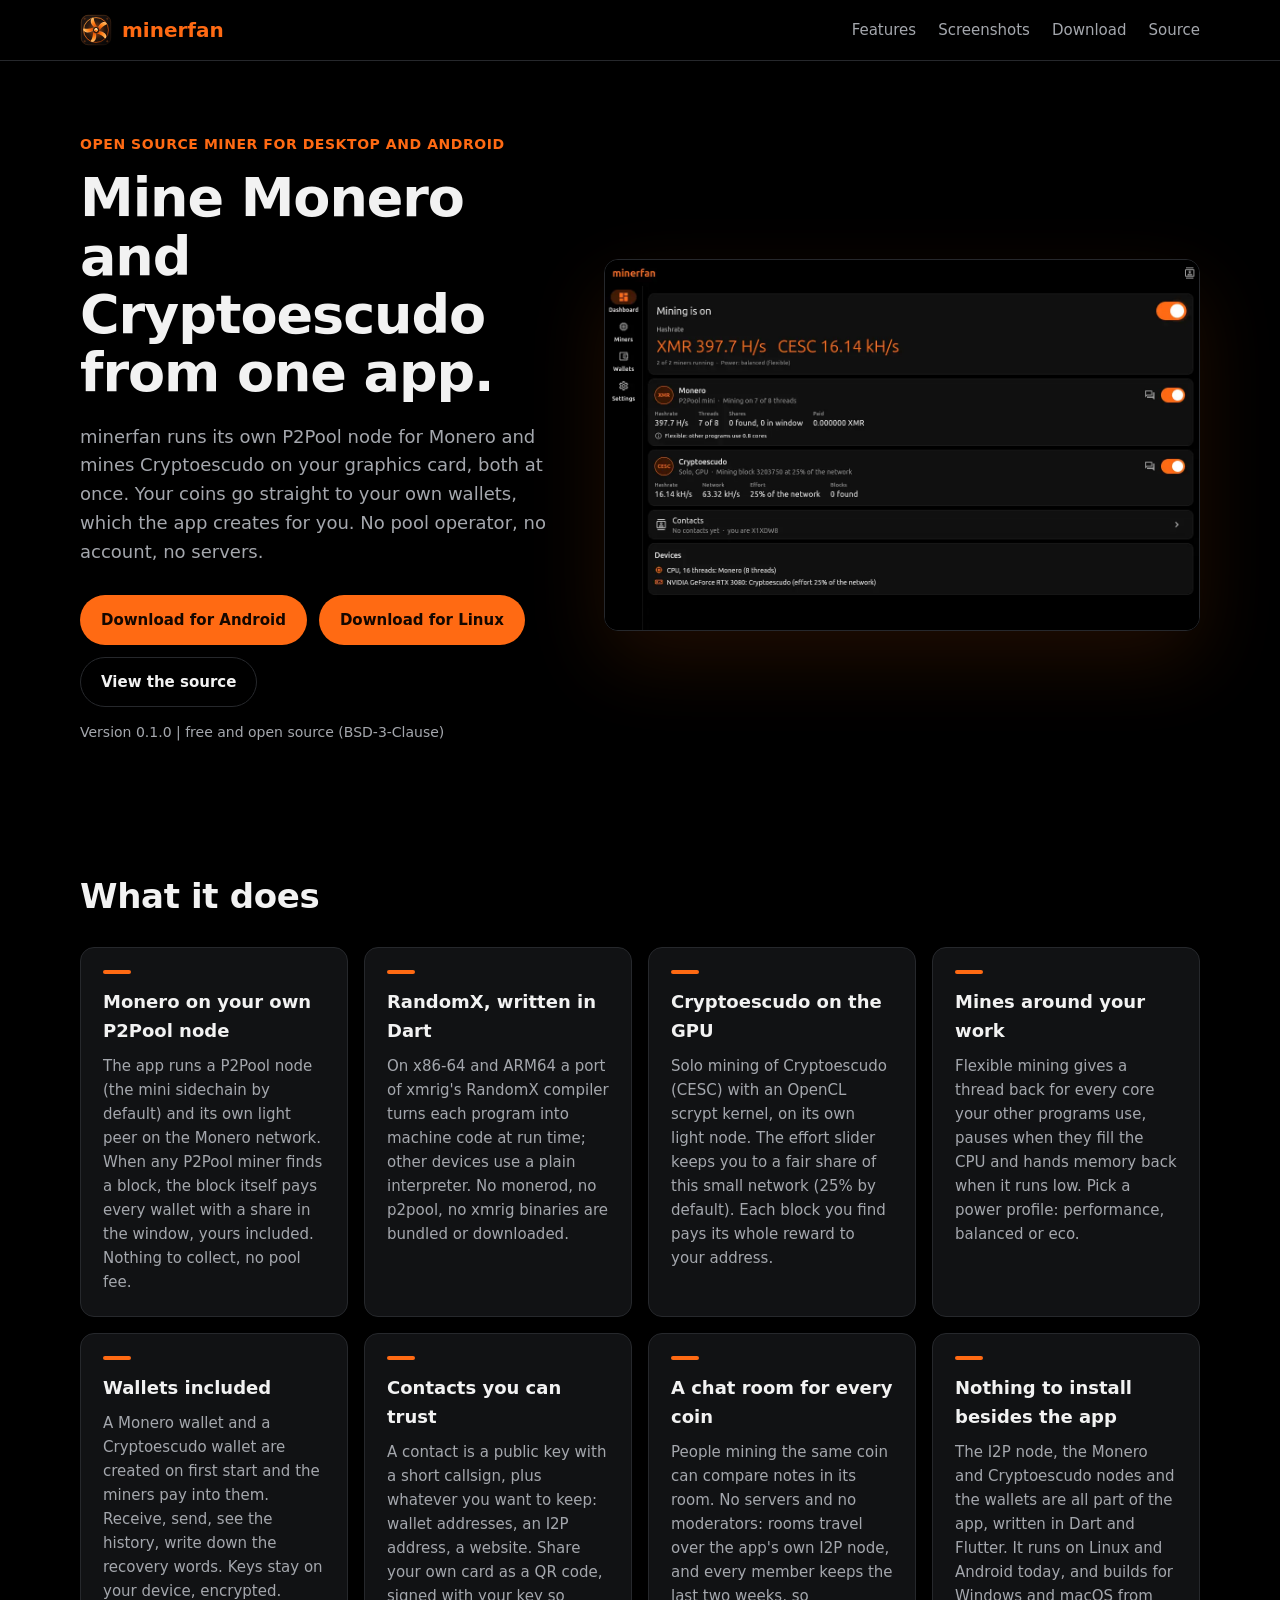
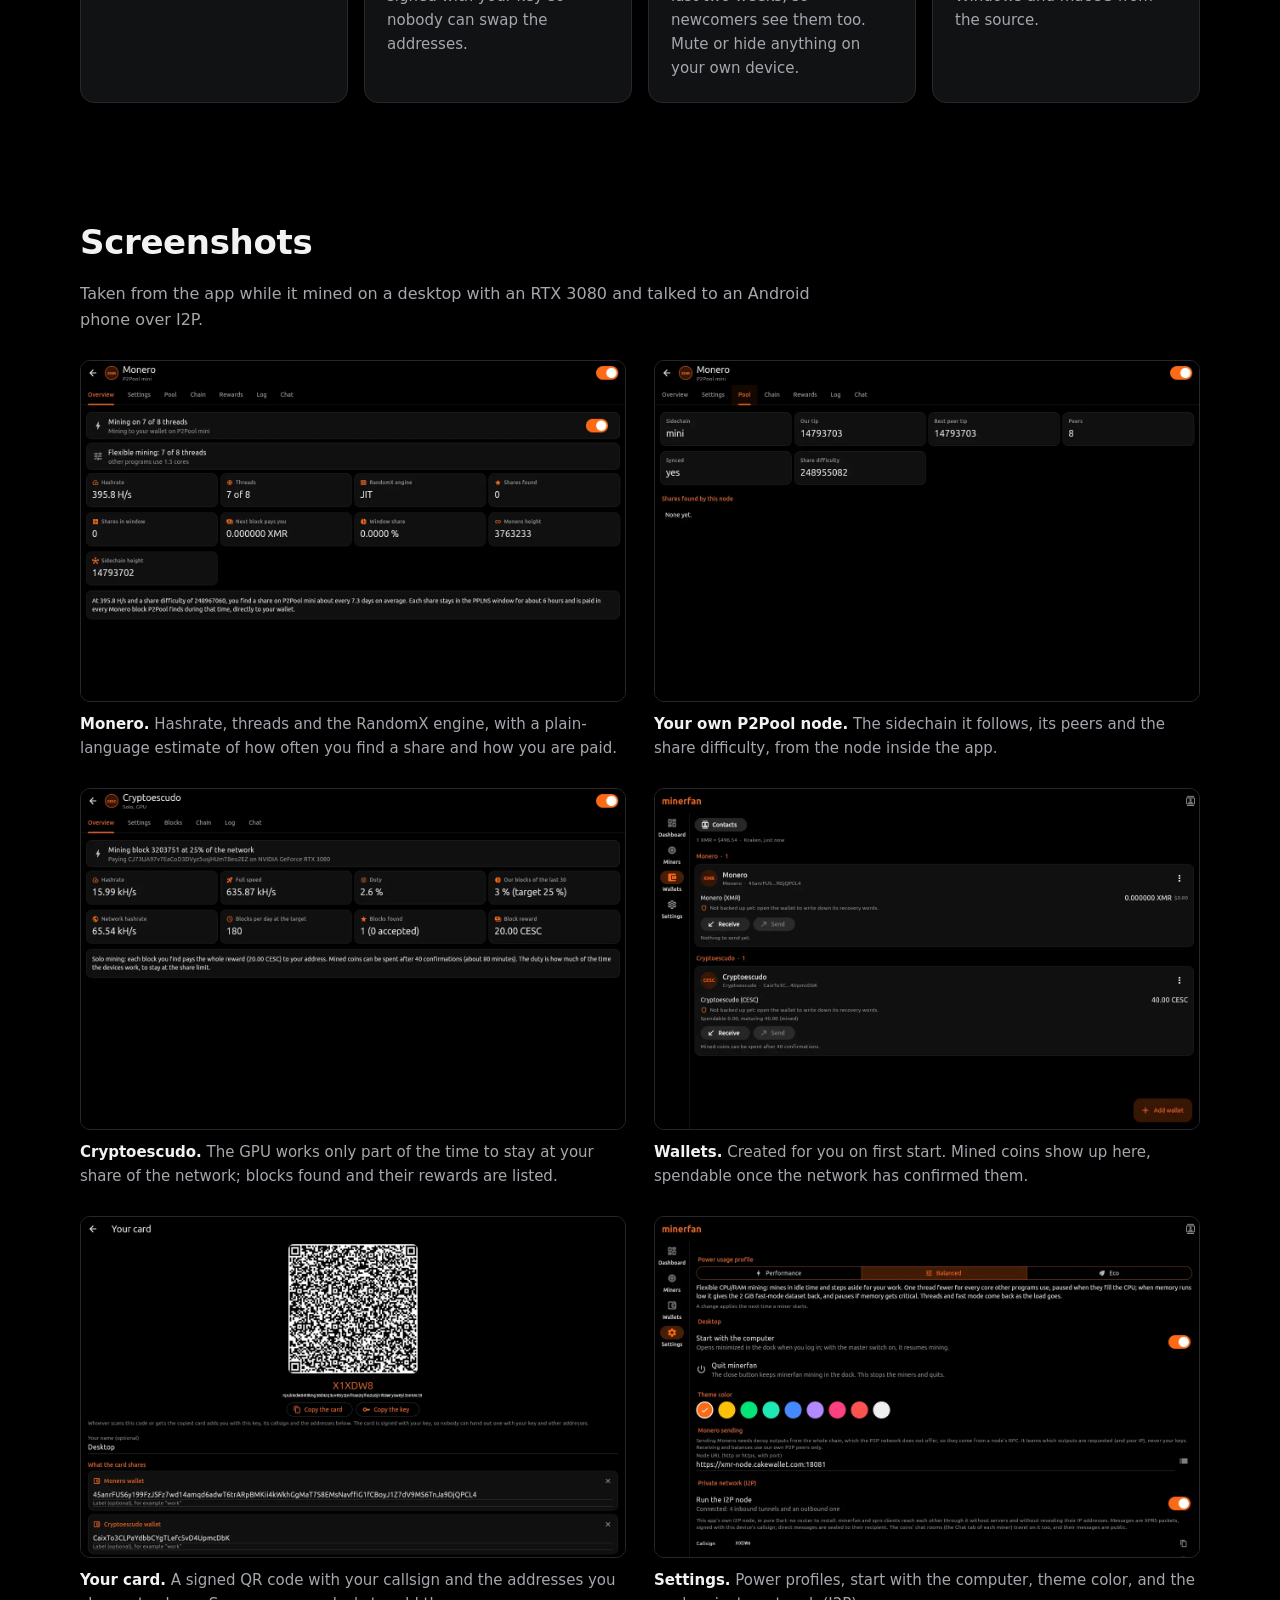
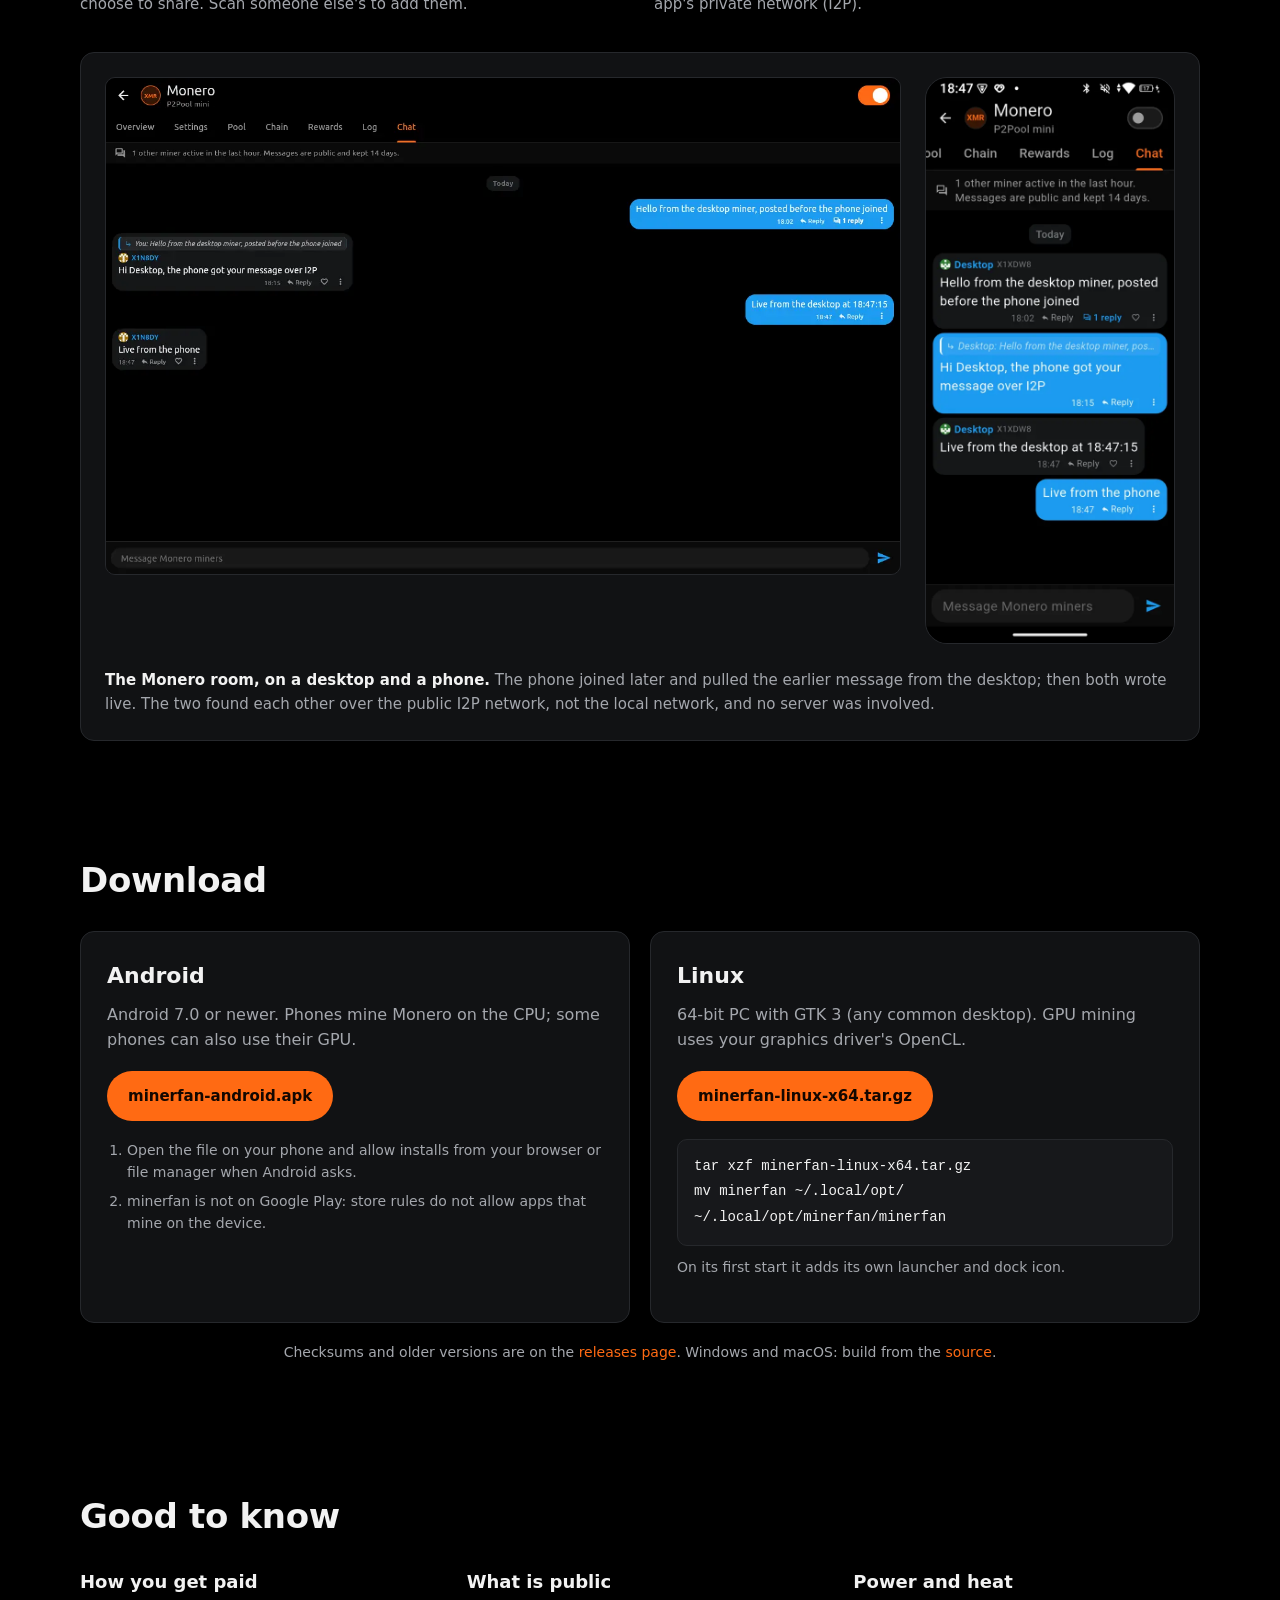
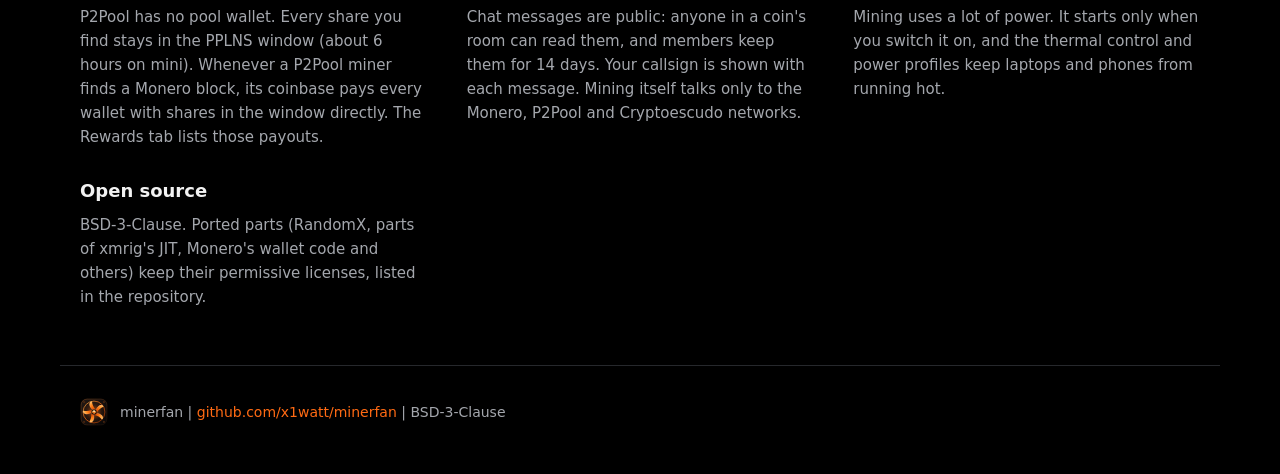
==== index.html @ 3fd75c8e "minerfan website: features, screenshots, Android and Linux downloads" ====
<!doctype html>
<html lang="en">
<head>
<meta charset="utf-8">
<meta name="viewport" content="width=device-width, initial-scale=1">
<title>minerfan: mine Monero and Cryptoescudo from one app</title>
<meta name="description" content="minerfan mines Monero on its own P2Pool node and Cryptoescudo on your GPU, with built-in wallets, contacts and a chat room per coin over I2P. Pure Dart and Flutter, no servers, open source.">
<meta property="og:title" content="minerfan">
<meta property="og:description" content="Mine Monero on your own P2Pool node and Cryptoescudo on your GPU. Wallets, contacts and coin chat rooms built in. No servers.">
<meta property="og:image" content="https://minerfan.github.io/img/og.png">
<meta property="og:type" content="website">
<meta name="twitter:card" content="summary_large_image">
<meta name="theme-color" content="#000000">
<link rel="icon" href="img/icon.svg" type="image/svg+xml">
<link rel="icon" href="img/icon-256.png" type="image/png">
<link rel="stylesheet" href="style.css">
</head>
<body>

<header class="top">
  <div class="wrap bar">
    <a class="brand" href="#"><img src="img/icon.svg" alt="" width="32" height="32"> minerfan</a>
    <nav>
      <a href="#features">Features</a>
      <a href="#screens">Screenshots</a>
      <a href="#download">Download</a>
      <a href="https://github.com/x1watt/minerfan">Source</a>
    </nav>
  </div>
</header>

<main>

<section class="hero wrap">
  <div class="hero-text">
    <p class="eyebrow">Open source miner for desktop and Android</p>
    <h1>Mine Monero and Cryptoescudo<br>from one app.</h1>
    <p class="lead">minerfan runs its own P2Pool node for Monero and mines
    Cryptoescudo on your graphics card, both at once. Your coins go straight to
    your own wallets, which the app creates for you. No pool operator, no
    account, no servers.</p>
    <div class="cta">
      <a class="btn primary" href="https://github.com/x1watt/minerfan/releases/latest/download/minerfan-android.apk">Download for Android</a>
      <a class="btn primary" href="https://github.com/x1watt/minerfan/releases/latest/download/minerfan-linux-x64.tar.gz">Download for Linux</a>
      <a class="btn ghost" href="https://github.com/x1watt/minerfan">View the source</a>
    </div>
    <p class="fine">Version 0.1.0 | free and open source (BSD-3-Clause)</p>
  </div>
  <figure class="hero-shot">
    <img src="img/dashboard.webp" width="1280" height="800" alt="The minerfan dashboard mining Monero at 397 H/s and Cryptoescudo at 16 kH/s at the same time">
  </figure>
</section>

<section id="features" class="wrap">
  <h2>What it does</h2>
  <div class="grid">
    <article class="card">
      <h3>Monero on your own P2Pool node</h3>
      <p>The app runs a P2Pool node (the mini sidechain by default) and its own
      light peer on the Monero network. When any P2Pool miner finds a block, the
      block itself pays every wallet with a share in the window, yours included.
      Nothing to collect, no pool fee.</p>
    </article>
    <article class="card">
      <h3>RandomX, written in Dart</h3>
      <p>On x86-64 and ARM64 a port of xmrig's RandomX compiler turns each
      program into machine code at run time; other devices use a plain
      interpreter. No monerod, no p2pool, no xmrig binaries are bundled or
      downloaded.</p>
    </article>
    <article class="card">
      <h3>Cryptoescudo on the GPU</h3>
      <p>Solo mining of Cryptoescudo (CESC) with an OpenCL scrypt kernel, on
      its own light node. The effort slider keeps you to a fair share of this
      small network (25% by default). Each block you find pays its whole reward
      to your address.</p>
    </article>
    <article class="card">
      <h3>Mines around your work</h3>
      <p>Flexible mining gives a thread back for every core your other programs
      use, pauses when they fill the CPU and hands memory back when it runs low.
      Pick a power profile: performance, balanced or eco.</p>
    </article>
    <article class="card">
      <h3>Wallets included</h3>
      <p>A Monero wallet and a Cryptoescudo wallet are created on first start
      and the miners pay into them. Receive, send, see the history, write down
      the recovery words. Keys stay on your device, encrypted.</p>
    </article>
    <article class="card">
      <h3>Contacts you can trust</h3>
      <p>A contact is a public key with a short callsign, plus whatever you want
      to keep: wallet addresses, an I2P address, a website. Share your own card
      as a QR code, signed with your key so nobody can swap the addresses.</p>
    </article>
    <article class="card">
      <h3>A chat room for every coin</h3>
      <p>People mining the same coin can compare notes in its room. No servers
      and no moderators: rooms travel over the app's own I2P node, and every
      member keeps the last two weeks, so newcomers see them too. Mute or hide
      anything on your own device.</p>
    </article>
    <article class="card">
      <h3>Nothing to install besides the app</h3>
      <p>The I2P node, the Monero and Cryptoescudo nodes and the wallets are all
      part of the app, written in Dart and Flutter. It runs on Linux and Android
      today, and builds for Windows and macOS from the source.</p>
    </article>
  </div>
</section>

<section id="screens" class="wrap">
  <h2>Screenshots</h2>
  <p class="section-lead">Taken from the app while it mined on a desktop with an
  RTX 3080 and talked to an Android phone over I2P.</p>

  <div class="shots">
    <figure>
      <img loading="lazy" src="img/monero-overview.webp" width="1280" height="800" alt="Monero miner overview: hashrate, threads, JIT engine, shares and expected time to a share">
      <figcaption><b>Monero.</b> Hashrate, threads and the RandomX engine, with a
      plain-language estimate of how often you find a share and how you are paid.</figcaption>
    </figure>
    <figure>
      <img loading="lazy" src="img/monero-pool.webp" width="1280" height="800" alt="P2Pool tab: sidechain mini, tips, peers, synced, share difficulty">
      <figcaption><b>Your own P2Pool node.</b> The sidechain it follows, its peers
      and the share difficulty, from the node inside the app.</figcaption>
    </figure>
    <figure>
      <img loading="lazy" src="img/cesc-overview.webp" width="1280" height="800" alt="Cryptoescudo miner overview: GPU hashrate, duty, network hashrate, blocks found">
      <figcaption><b>Cryptoescudo.</b> The GPU works only part of the time to stay
      at your share of the network; blocks found and their rewards are listed.</figcaption>
    </figure>
    <figure>
      <img loading="lazy" src="img/wallets.webp" width="1280" height="800" alt="Wallets tab with a Monero wallet and a Cryptoescudo wallet with mined coins maturing">
      <figcaption><b>Wallets.</b> Created for you on first start. Mined coins show
      up here, spendable once the network has confirmed them.</figcaption>
    </figure>
    <figure>
      <img loading="lazy" src="img/card.webp" width="1280" height="800" alt="Your card: a QR code with your callsign, public key and the wallet addresses you chose to share">
      <figcaption><b>Your card.</b> A signed QR code with your callsign and the
      addresses you choose to share. Scan someone else's to add them.</figcaption>
    </figure>
    <figure>
      <img loading="lazy" src="img/settings.webp" width="1280" height="800" alt="Settings: power profiles, start with the computer, theme color, Monero node, private network">
      <figcaption><b>Settings.</b> Power profiles, start with the computer, theme
      color, and the app's private network (I2P).</figcaption>
    </figure>
  </div>

  <div class="chat-pair">
    <figure class="wide">
      <img loading="lazy" src="img/chat.webp" width="1280" height="800" alt="The Monero chat room on the desktop with messages from the phone">
    </figure>
    <figure class="phone">
      <img loading="lazy" src="img/phone-chat.webp" width="540" height="1230" alt="The same Monero chat room on an Android phone">
    </figure>
    <p class="caption"><b>The Monero room, on a desktop and a phone.</b> The phone
    joined later and pulled the earlier message from the desktop; then both wrote
    live. The two found each other over the public I2P network, not the local
    network, and no server was involved.</p>
  </div>
</section>

<section id="download" class="wrap">
  <h2>Download</h2>
  <div class="downloads">
    <div class="dl">
      <h3>Android</h3>
      <p>Android 7.0 or newer. Phones mine Monero on the CPU; some phones can
      also use their GPU.</p>
      <a class="btn primary" href="https://github.com/x1watt/minerfan/releases/latest/download/minerfan-android.apk">minerfan-android.apk</a>
      <ol>
        <li>Open the file on your phone and allow installs from your browser or
        file manager when Android asks.</li>
        <li>minerfan is not on Google Play: store rules do not allow apps that
        mine on the device.</li>
      </ol>
    </div>
    <div class="dl">
      <h3>Linux</h3>
      <p>64-bit PC with GTK 3 (any common desktop). GPU mining uses your
      graphics driver's OpenCL.</p>
      <a class="btn primary" href="https://github.com/x1watt/minerfan/releases/latest/download/minerfan-linux-x64.tar.gz">minerfan-linux-x64.tar.gz</a>
      <pre><code>tar xzf minerfan-linux-x64.tar.gz
mv minerfan ~/.local/opt/
~/.local/opt/minerfan/minerfan</code></pre>
      <p class="fine">On its first start it adds its own launcher and dock
      icon.</p>
    </div>
  </div>
  <p class="fine center">Checksums and older versions are on the
  <a href="https://github.com/x1watt/minerfan/releases">releases page</a>.
  Windows and macOS: build from the
  <a href="https://github.com/x1watt/minerfan">source</a>.</p>
</section>

<section class="wrap notes">
  <h2>Good to know</h2>
  <div class="grid two">
    <div>
      <h3>How you get paid</h3>
      <p>P2Pool has no pool wallet. Every share you find stays in the PPLNS
      window (about 6 hours on mini). Whenever a P2Pool miner finds a Monero
      block, its coinbase pays every wallet with shares in the window directly.
      The Rewards tab lists those payouts.</p>
    </div>
    <div>
      <h3>What is public</h3>
      <p>Chat messages are public: anyone in a coin's room can read them, and
      members keep them for 14 days. Your callsign is shown with each message.
      Mining itself talks only to the Monero, P2Pool and Cryptoescudo
      networks.</p>
    </div>
    <div>
      <h3>Power and heat</h3>
      <p>Mining uses a lot of power. It starts only when you switch it on, and
      the thermal control and power profiles keep laptops and phones from
      running hot.</p>
    </div>
    <div>
      <h3>Open source</h3>
      <p>BSD-3-Clause. Ported parts (RandomX, parts of xmrig's JIT, Monero's
      wallet code and others) keep their permissive licenses, listed in the
      repository.</p>
    </div>
  </div>
</section>

</main>

<footer class="wrap foot">
  <img src="img/icon.svg" alt="" width="28" height="28">
  <span>minerfan | <a href="https://github.com/x1watt/minerfan">github.com/x1watt/minerfan</a> | BSD-3-Clause</span>
</footer>

</body>
</html>
---- style.css ----
:root {
  --bg: #000;
  --panel: #111214;
  --panel-2: #17181b;
  --line: #26282c;
  --text: #f2f2f2;
  --muted: #a4a7ad;
  --accent: #ff6a13;
  --accent-soft: rgba(255, 106, 19, 0.14);
  --radius: 14px;
  color-scheme: dark;
}

* { box-sizing: border-box; }

html { scroll-behavior: smooth; }

body {
  margin: 0;
  background: var(--bg);
  color: var(--text);
  font: 16px/1.6 system-ui, -apple-system, "Segoe UI", Roboto, Ubuntu, "Helvetica Neue", Arial, sans-serif;
  -webkit-font-smoothing: antialiased;
}

a { color: var(--accent); text-decoration: none; }
a:hover { text-decoration: underline; }

img { max-width: 100%; height: auto; display: block; }

.wrap {
  max-width: 1160px;
  margin: 0 auto;
  padding-inline: 20px;
}

/* top bar */
.top {
  position: sticky;
  top: 0;
  z-index: 10;
  background: rgba(0, 0, 0, 0.82);
  backdrop-filter: blur(10px);
  border-bottom: 1px solid var(--line);
}
.bar {
  display: flex;
  align-items: center;
  justify-content: space-between;
  gap: 16px;
  min-height: 60px;
}
.brand {
  display: flex;
  align-items: center;
  gap: 10px;
  color: var(--accent);
  font-weight: 700;
  font-size: 20px;
}
.brand:hover { text-decoration: none; }
nav { display: flex; gap: 22px; flex-wrap: wrap; }
nav a { color: var(--muted); font-size: 15px; }
nav a:hover { color: var(--text); text-decoration: none; }

/* hero */
.hero {
  display: grid;
  grid-template-columns: 1fr 1.25fr;
  gap: 48px;
  align-items: center;
  padding-block: 72px 56px;
}
.eyebrow {
  color: var(--accent);
  font-weight: 600;
  font-size: 14px;
  letter-spacing: 0.04em;
  text-transform: uppercase;
  margin: 0 0 14px;
}
h1 {
  font-size: clamp(34px, 4.6vw, 54px);
  line-height: 1.08;
  margin: 0 0 20px;
  letter-spacing: -0.02em;
}
.lead { color: var(--muted); font-size: 18px; margin: 0 0 28px; }
.cta { display: flex; flex-wrap: wrap; gap: 12px; }
.btn {
  display: inline-block;
  padding: 12px 20px;
  border-radius: 999px;
  font-weight: 600;
  font-size: 15px;
  border: 1px solid transparent;
}
.btn:hover { text-decoration: none; filter: brightness(1.08); }
.btn.primary { background: var(--accent); color: #140700; }
.btn.ghost { border-color: var(--line); color: var(--text); }
.fine { color: var(--muted); font-size: 14px; }
.center { text-align: center; }

.hero-shot {
  margin: 0;
  border-radius: var(--radius);
  overflow: hidden;
  border: 1px solid var(--line);
  box-shadow: 0 30px 80px rgba(255, 106, 19, 0.12), 0 10px 30px rgba(0, 0, 0, 0.6);
}

/* sections */
section { padding-block: 56px; }
h2 {
  font-size: clamp(26px, 3vw, 34px);
  margin: 0 0 24px;
  letter-spacing: -0.01em;
}
h3 { font-size: 18px; margin: 0 0 8px; }
.section-lead { color: var(--muted); margin: -12px 0 28px; max-width: 760px; }

.grid {
  display: grid;
  grid-template-columns: repeat(auto-fill, minmax(250px, 1fr));
  gap: 16px;
}
.grid.two { grid-template-columns: repeat(auto-fill, minmax(320px, 1fr)); gap: 28px 40px; }
.card {
  background: var(--panel);
  border: 1px solid var(--line);
  border-radius: var(--radius);
  padding: 22px;
}
.card h3 { color: var(--text); }
.card p, .notes p { color: var(--muted); margin: 0; font-size: 15px; }
.card::before {
  content: "";
  display: block;
  width: 28px;
  height: 4px;
  border-radius: 2px;
  background: var(--accent);
  margin-bottom: 14px;
}

/* screenshots */
.shots {
  display: grid;
  grid-template-columns: repeat(2, 1fr);
  gap: 28px;
}
figure { margin: 0; }
.shots img, .chat-pair img {
  border-radius: 10px;
  border: 1px solid var(--line);
}
figcaption, .caption { color: var(--muted); font-size: 15px; margin-top: 10px; }
figcaption b, .caption b { color: var(--text); }

.chat-pair {
  display: grid;
  grid-template-columns: 1fr 250px;
  gap: 24px;
  align-items: start;
  margin-top: 36px;
  padding: 24px;
  background: var(--panel);
  border: 1px solid var(--line);
  border-radius: var(--radius);
}
.chat-pair .caption { grid-column: 1 / -1; margin: 0; }
.chat-pair .phone img { border-radius: 22px; }

/* downloads */
.downloads {
  display: grid;
  grid-template-columns: 1fr 1fr;
  gap: 20px;
  margin-bottom: 18px;
}
.dl {
  background: var(--panel);
  border: 1px solid var(--line);
  border-radius: var(--radius);
  padding: 26px;
}
.dl h3 { font-size: 22px; }
.dl p { color: var(--muted); margin: 0 0 18px; }
.dl ol { color: var(--muted); font-size: 14px; padding-left: 20px; margin: 18px 0 0; }
.dl ol li { margin-bottom: 6px; }
pre {
  background: var(--panel-2);
  border: 1px solid var(--line);
  border-radius: 10px;
  padding: 14px 16px;
  overflow-x: auto;
  margin: 18px 0 10px;
}
code { font: 14px/1.5 ui-monospace, SFMono-Regular, Menlo, Consolas, monospace; color: var(--text); }

.notes h3 { color: var(--text); }

/* footer */
.foot {
  display: flex;
  align-items: center;
  gap: 12px;
  color: var(--muted);
  font-size: 14px;
  padding-block: 32px 48px;
  border-top: 1px solid var(--line);
}

@media (max-width: 900px) {
  .hero { grid-template-columns: 1fr; padding-block: 44px 24px; gap: 32px; }
  .shots { grid-template-columns: 1fr; }
  .downloads { grid-template-columns: 1fr; }
  .chat-pair { grid-template-columns: 1fr; }
  .chat-pair .phone { max-width: 260px; margin: 0 auto; }
}

@media (max-width: 560px) {
  nav { gap: 16px; flex-wrap: nowrap; }
  nav a[href="#features"], nav a[href="#screens"] { display: none; }
  .btn { width: 100%; text-align: center; }
}
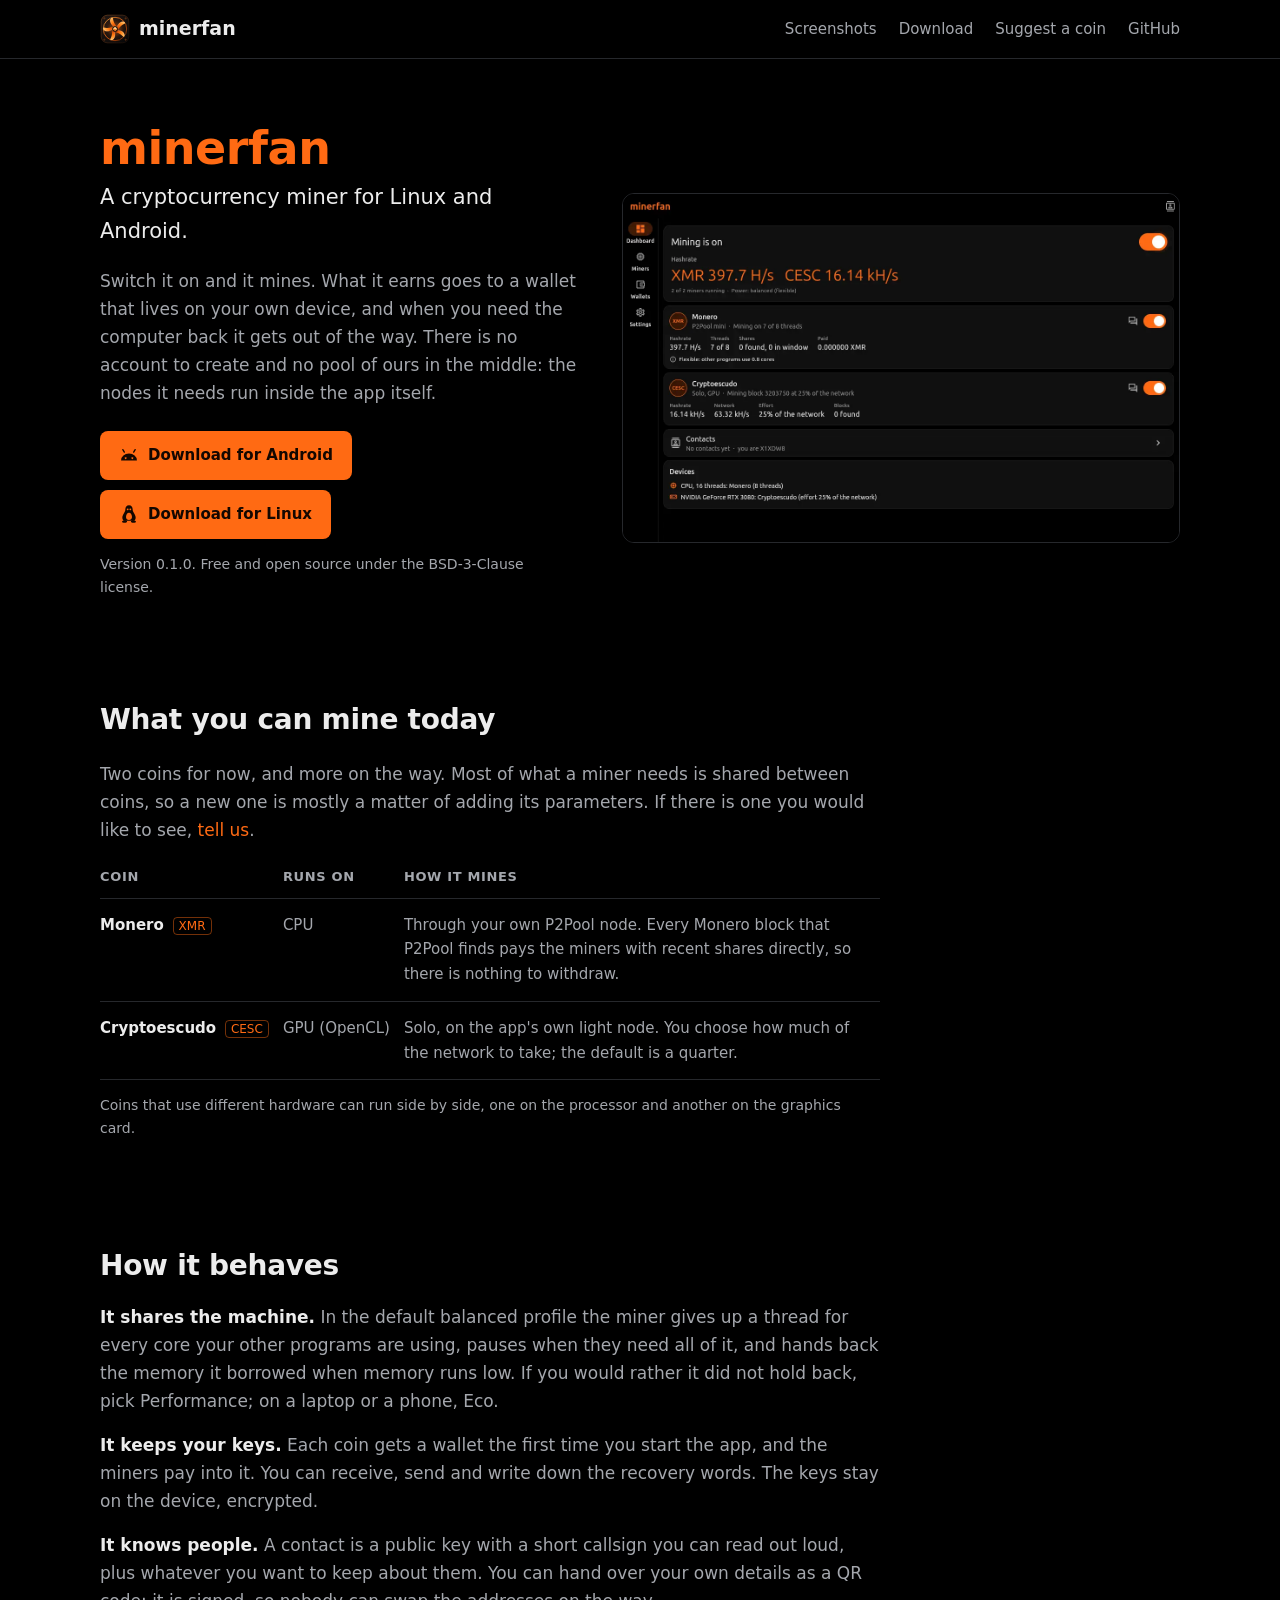
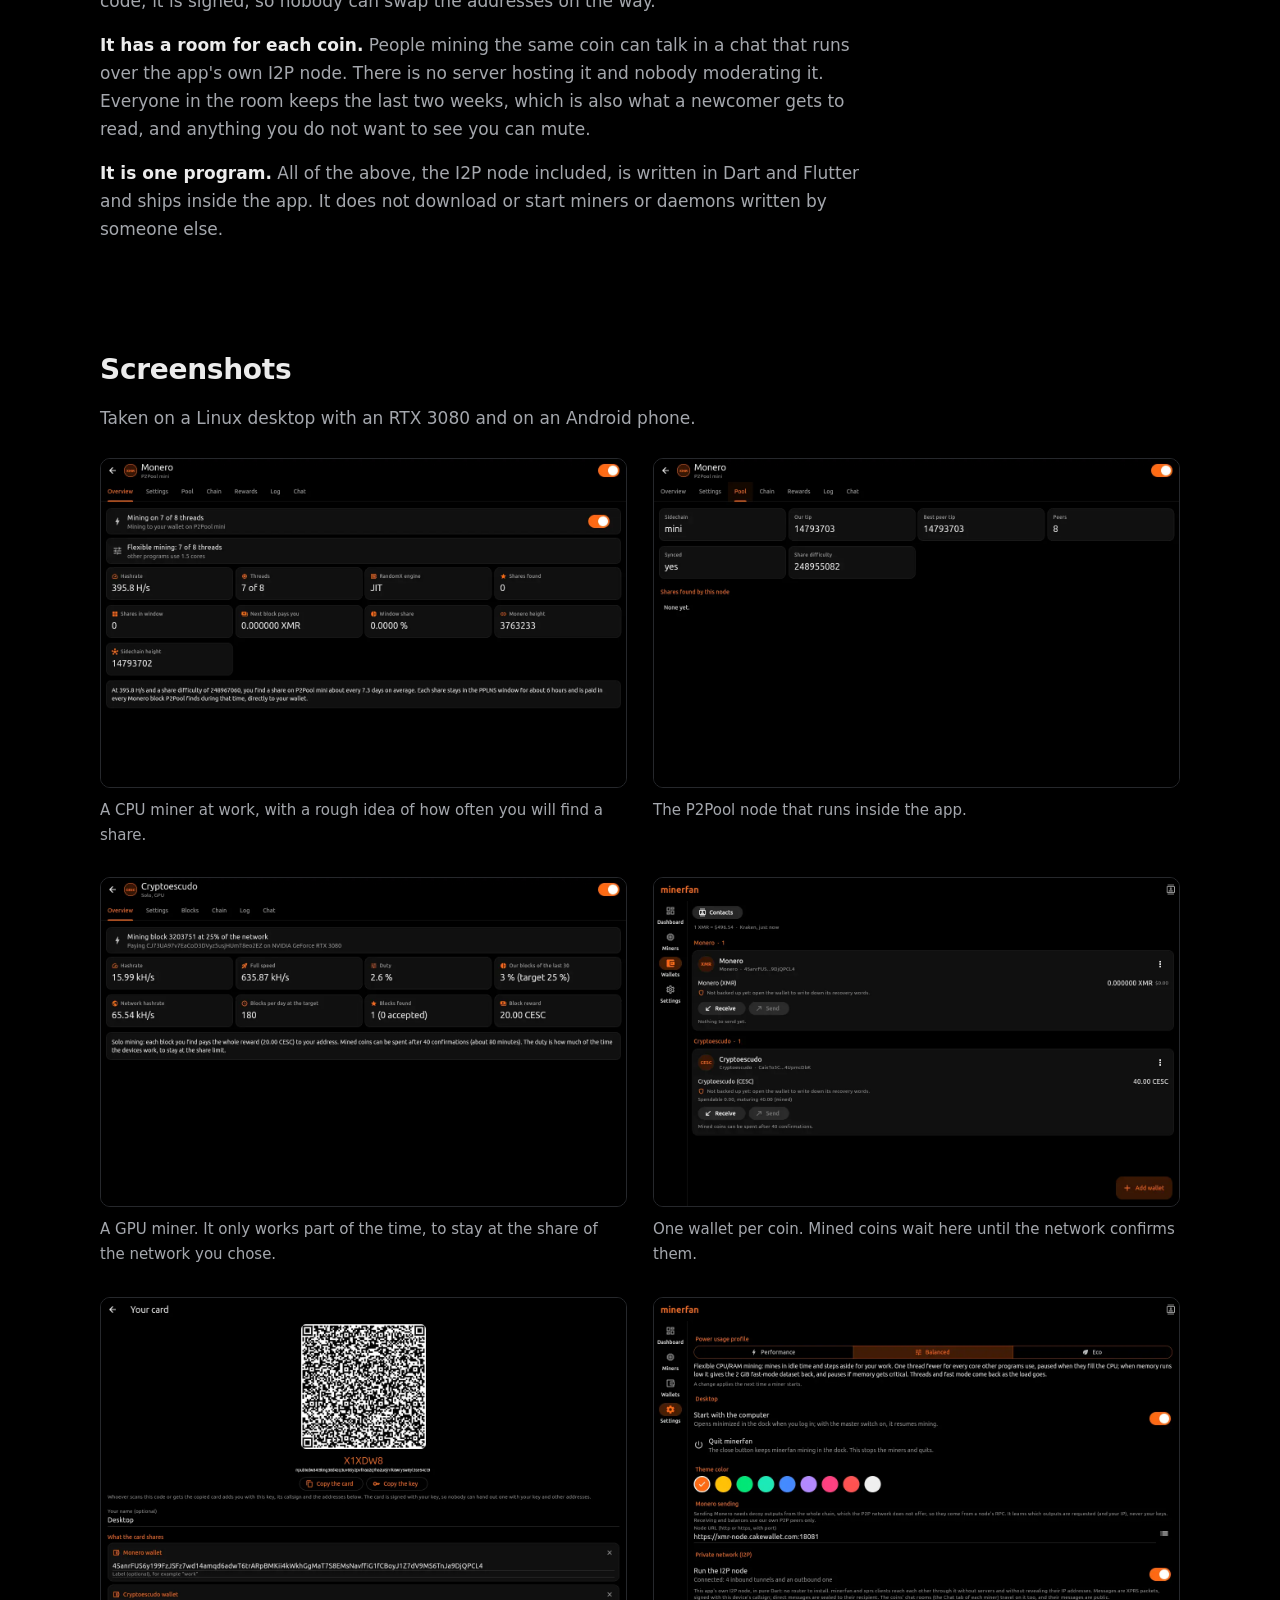
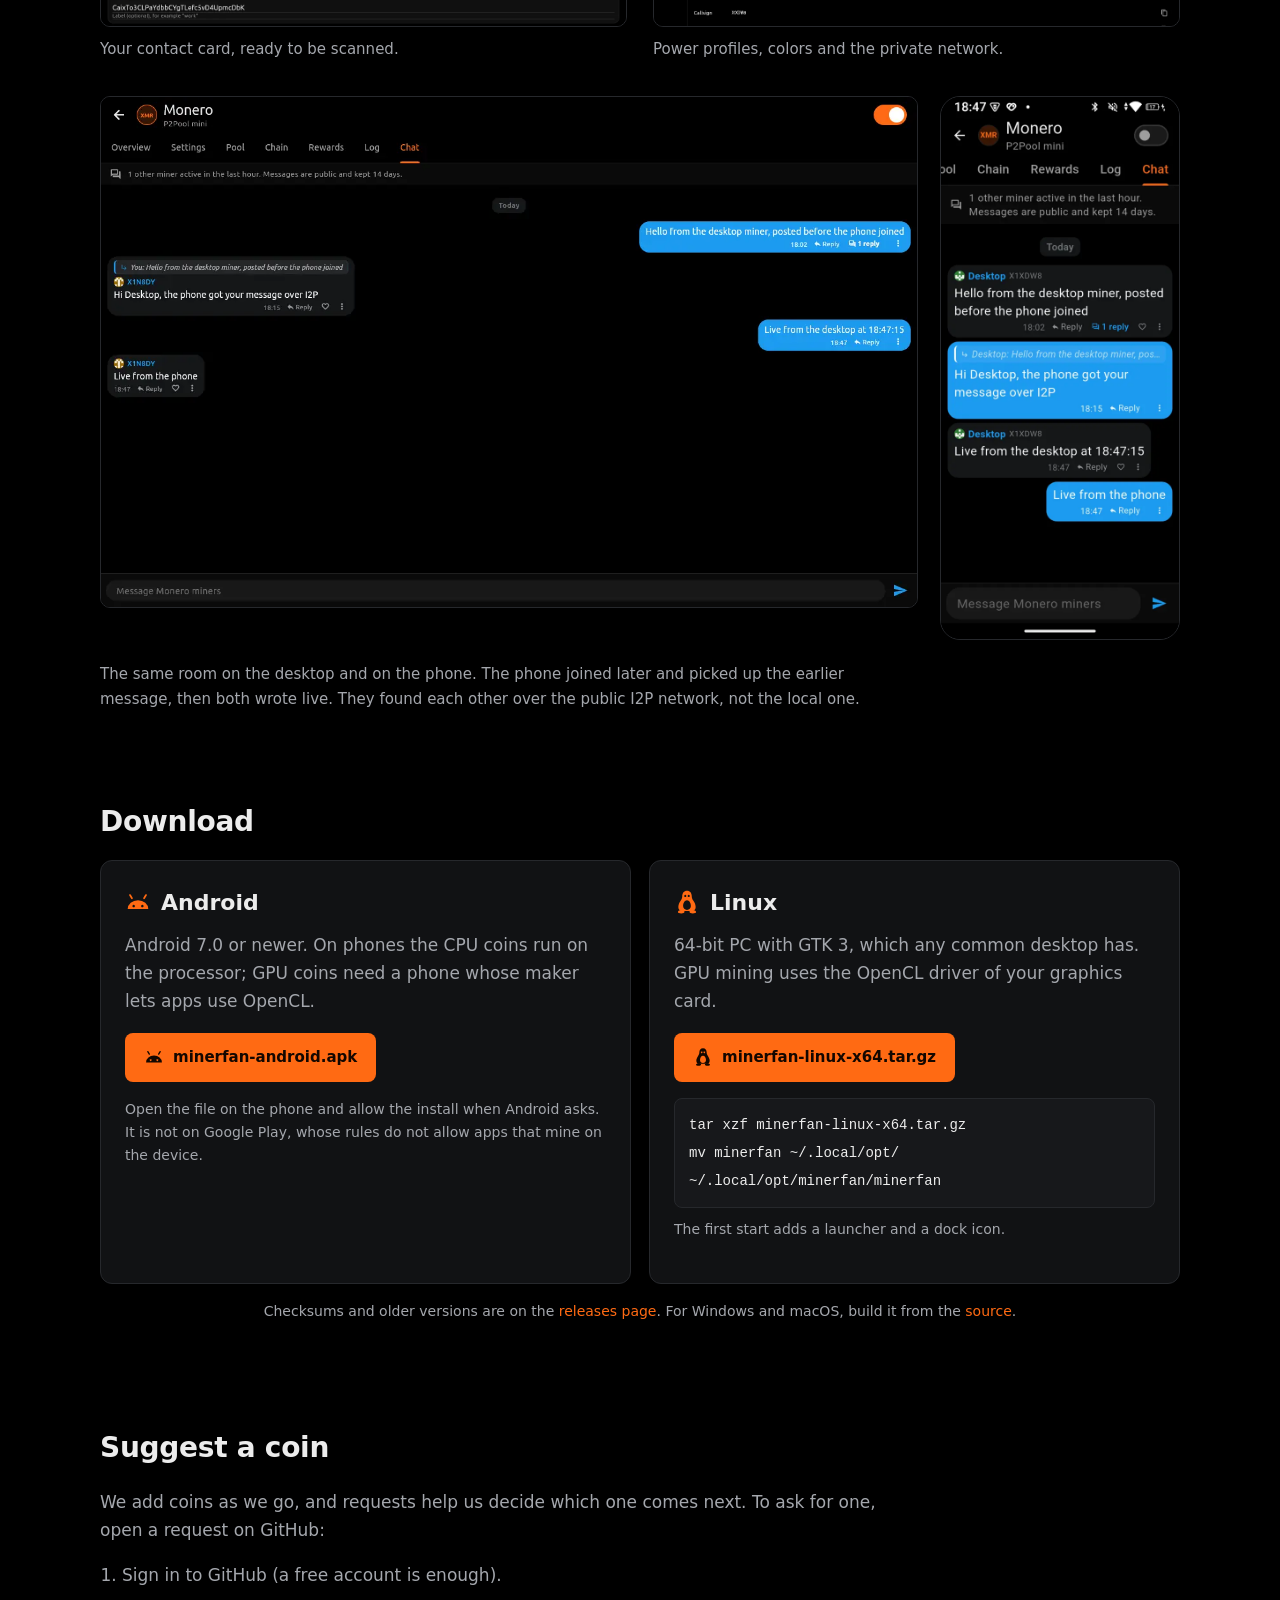
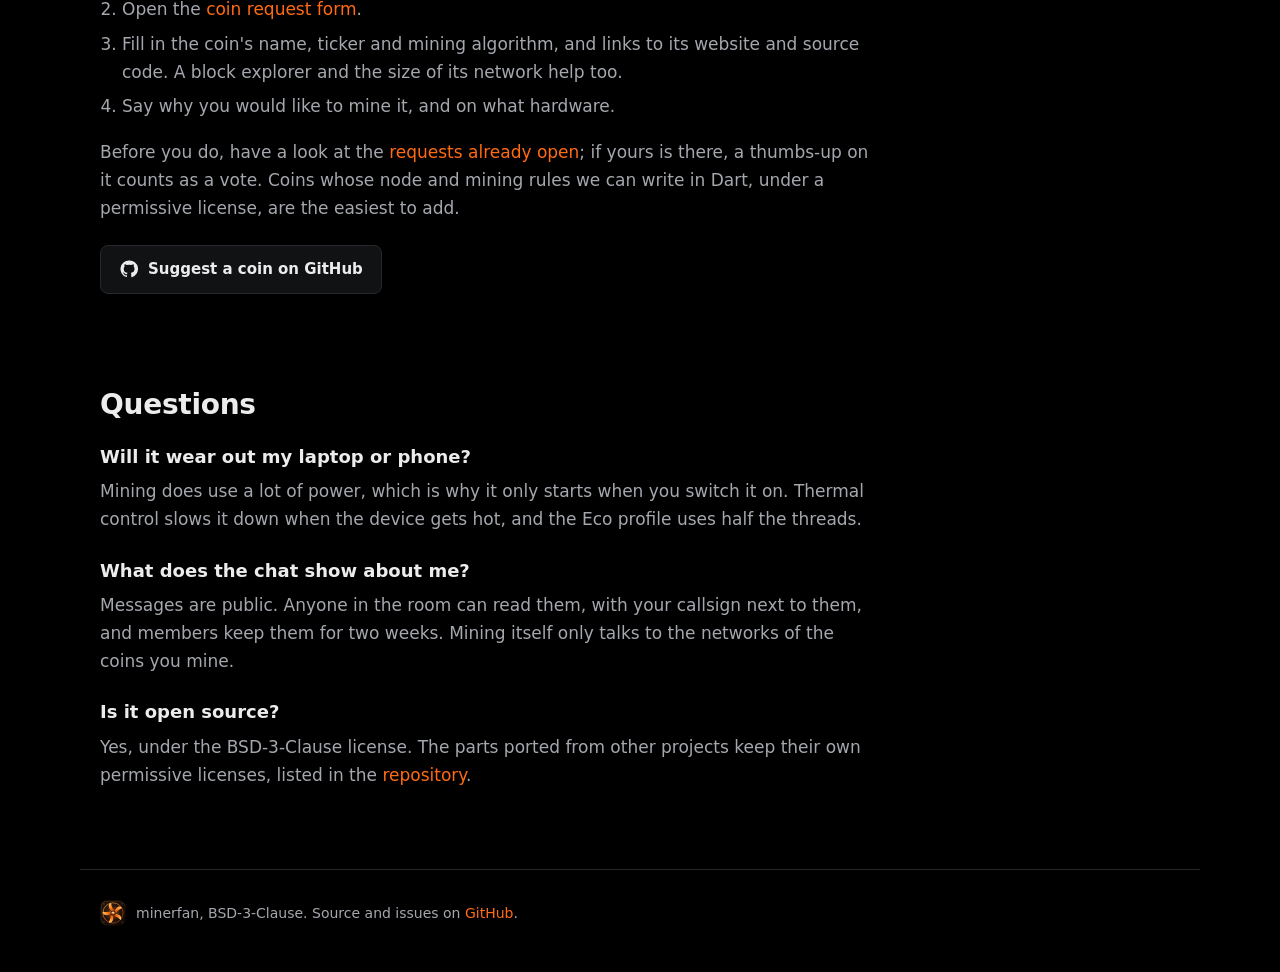
==== commit b0552d7e: "Plainer page: prose over cards, OS icons on downloads, suggest a coin Lead with minerfan as a miner," ====
--- a/index.html
+++ b/index.html
@@ -3,10 +3,10 @@
 <head>
 <meta charset="utf-8">
 <meta name="viewport" content="width=device-width, initial-scale=1">
-<title>minerfan: mine Monero and Cryptoescudo from one app</title>
-<meta name="description" content="minerfan mines Monero on its own P2Pool node and Cryptoescudo on your GPU, with built-in wallets, contacts and a chat room per coin over I2P. Pure Dart and Flutter, no servers, open source.">
+<title>minerfan | a cryptocurrency miner for Linux and Android</title>
+<meta name="description" content="minerfan is an open source cryptocurrency miner for Linux and Android. It runs the nodes it needs inside the app, pays into wallets on your own device and steps aside when you need the machine.">
 <meta property="og:title" content="minerfan">
-<meta property="og:description" content="Mine Monero on your own P2Pool node and Cryptoescudo on your GPU. Wallets, contacts and coin chat rooms built in. No servers.">
+<meta property="og:description" content="An open source cryptocurrency miner for Linux and Android that pays into wallets on your own device.">
 <meta property="og:image" content="https://minerfan.github.io/img/og.png">
 <meta property="og:type" content="website">
 <meta name="twitter:card" content="summary_large_image">
@@ -17,147 +17,147 @@
 </head>
 <body>
 
+<svg width="0" height="0" style="position:absolute" aria-hidden="true">
+  <symbol id="i-android" viewBox="0 0 24 24">
+    <path fill-rule="evenodd" d="M2.5 18.5a9.5 8.2 0 0 1 19 0zM8 14.6a1.15 1.15 0 1 0 .01 0zM16 14.6a1.15 1.15 0 1 0 .01 0z"/>
+    <path d="M6.4 8.6 4.6 5.6M17.6 8.6l1.8-3" stroke="currentColor" stroke-width="1.6" stroke-linecap="round" fill="none"/>
+  </symbol>
+  <symbol id="i-linux" viewBox="0 0 24 24">
+    <path fill-rule="evenodd" d="M12 1.5c-2.9 0-4.4 2.3-4.4 5.1 0 1.6-.5 2.7-1.5 4.2C4.8 12.7 4 14.6 4 16.6c0 1.9 1 3 2.3 3.6h11.4c1.3-.6 2.3-1.7 2.3-3.6 0-2-.8-3.9-2.1-5.8-1-1.5-1.5-2.6-1.5-4.2 0-2.8-1.5-5.1-4.4-5.1zM12 10.4c-2.1 0-3.6 2.6-3.6 5.3 0 2.2 1.6 3.6 3.6 3.6s3.6-1.4 3.6-3.6c0-2.7-1.5-5.3-3.6-5.3zM10.4 5.4a1 1 0 1 0 .01 0zM13.6 5.4a1 1 0 1 0 .01 0z"/>
+    <path d="M10.6 7.6h2.8L12 9.2z"/>
+    <path d="M3.6 21.3c0-1.1 1.6-1.9 3.3-1.9s2.8.7 2.8 1.6-1.3 1.5-3 1.5-3.1-.2-3.1-1.2zM20.4 21.3c0-1.1-1.6-1.9-3.3-1.9s-2.8.7-2.8 1.6 1.3 1.5 3 1.5 3.1-.2 3.1-1.2z"/>
+  </symbol>
+  <symbol id="i-github" viewBox="0 0 24 24">
+    <path d="M12 1.8a10.2 10.2 0 0 0-3.2 19.9c.5.1.7-.2.7-.5v-1.8c-2.8.6-3.4-1.2-3.4-1.2-.5-1.2-1.1-1.5-1.1-1.5-.9-.6.1-.6.1-.6 1 .1 1.6 1.1 1.6 1.1.9 1.6 2.4 1.1 3 .8.1-.7.4-1.1.6-1.4-2.3-.3-4.6-1.1-4.6-5 0-1.1.4-2 1-2.7-.1-.3-.4-1.3.1-2.7 0 0 .9-.3 2.8 1a9.7 9.7 0 0 1 5.1 0c1.9-1.3 2.8-1 2.8-1 .6 1.4.2 2.4.1 2.7.7.7 1 1.6 1 2.7 0 3.9-2.4 4.7-4.6 5 .4.3.7.9.7 1.9v2.8c0 .3.2.6.7.5A10.2 10.2 0 0 0 12 1.8z"/>
+  </symbol>
+</svg>
+
 <header class="top">
   <div class="wrap bar">
-    <a class="brand" href="#"><img src="img/icon.svg" alt="" width="32" height="32"> minerfan</a>
+    <a class="brand" href="#"><img src="img/icon.svg" alt="" width="30" height="30"> minerfan</a>
     <nav>
-      <a href="#features">Features</a>
       <a href="#screens">Screenshots</a>
       <a href="#download">Download</a>
-      <a href="https://github.com/x1watt/minerfan">Source</a>
+      <a href="#suggest">Suggest a coin</a>
+      <a href="https://github.com/x1watt/minerfan">GitHub</a>
     </nav>
   </div>
 </header>
 
 <main>
 
-<section class="hero wrap">
-  <div class="hero-text">
-    <p class="eyebrow">Open source miner for desktop and Android</p>
-    <h1>Mine Monero and Cryptoescudo<br>from one app.</h1>
-    <p class="lead">minerfan runs its own P2Pool node for Monero and mines
-    Cryptoescudo on your graphics card, both at once. Your coins go straight to
-    your own wallets, which the app creates for you. No pool operator, no
-    account, no servers.</p>
+<section class="intro wrap">
+  <div class="intro-text">
+    <h1>minerfan</h1>
+    <p class="tag">A cryptocurrency miner for Linux and Android.</p>
+    <p>Switch it on and it mines. What it earns goes to a wallet that lives on
+    your own device, and when you need the computer back it gets out of the
+    way. There is no account to create and no pool of ours in the middle: the
+    nodes it needs run inside the app itself.</p>
     <div class="cta">
-      <a class="btn primary" href="https://github.com/x1watt/minerfan/releases/latest/download/minerfan-android.apk">Download for Android</a>
-      <a class="btn primary" href="https://github.com/x1watt/minerfan/releases/latest/download/minerfan-linux-x64.tar.gz">Download for Linux</a>
-      <a class="btn ghost" href="https://github.com/x1watt/minerfan">View the source</a>
+      <a class="btn primary" href="https://github.com/x1watt/minerfan/releases/latest/download/minerfan-android.apk"><svg class="os"><use href="#i-android"/></svg>Download for Android</a>
+      <a class="btn primary" href="https://github.com/x1watt/minerfan/releases/latest/download/minerfan-linux-x64.tar.gz"><svg class="os"><use href="#i-linux"/></svg>Download for Linux</a>
     </div>
-    <p class="fine">Version 0.1.0 | free and open source (BSD-3-Clause)</p>
-  </div>
-  <figure class="hero-shot">
-    <img src="img/dashboard.webp" width="1280" height="800" alt="The minerfan dashboard mining Monero at 397 H/s and Cryptoescudo at 16 kH/s at the same time">
+    <p class="fine">Version 0.1.0. Free and open source under the BSD-3-Clause license.</p>
+  </div>
+  <figure class="intro-shot">
+    <img src="img/dashboard.webp" width="1280" height="800" alt="The minerfan dashboard with two miners running at the same time">
   </figure>
 </section>
 
-<section id="features" class="wrap">
-  <h2>What it does</h2>
-  <div class="grid">
-    <article class="card">
-      <h3>Monero on your own P2Pool node</h3>
-      <p>The app runs a P2Pool node (the mini sidechain by default) and its own
-      light peer on the Monero network. When any P2Pool miner finds a block, the
-      block itself pays every wallet with a share in the window, yours included.
-      Nothing to collect, no pool fee.</p>
-    </article>
-    <article class="card">
-      <h3>RandomX, written in Dart</h3>
-      <p>On x86-64 and ARM64 a port of xmrig's RandomX compiler turns each
-      program into machine code at run time; other devices use a plain
-      interpreter. No monerod, no p2pool, no xmrig binaries are bundled or
-      downloaded.</p>
-    </article>
-    <article class="card">
-      <h3>Cryptoescudo on the GPU</h3>
-      <p>Solo mining of Cryptoescudo (CESC) with an OpenCL scrypt kernel, on
-      its own light node. The effort slider keeps you to a fair share of this
-      small network (25% by default). Each block you find pays its whole reward
-      to your address.</p>
-    </article>
-    <article class="card">
-      <h3>Mines around your work</h3>
-      <p>Flexible mining gives a thread back for every core your other programs
-      use, pauses when they fill the CPU and hands memory back when it runs low.
-      Pick a power profile: performance, balanced or eco.</p>
-    </article>
-    <article class="card">
-      <h3>Wallets included</h3>
-      <p>A Monero wallet and a Cryptoescudo wallet are created on first start
-      and the miners pay into them. Receive, send, see the history, write down
-      the recovery words. Keys stay on your device, encrypted.</p>
-    </article>
-    <article class="card">
-      <h3>Contacts you can trust</h3>
-      <p>A contact is a public key with a short callsign, plus whatever you want
-      to keep: wallet addresses, an I2P address, a website. Share your own card
-      as a QR code, signed with your key so nobody can swap the addresses.</p>
-    </article>
-    <article class="card">
-      <h3>A chat room for every coin</h3>
-      <p>People mining the same coin can compare notes in its room. No servers
-      and no moderators: rooms travel over the app's own I2P node, and every
-      member keeps the last two weeks, so newcomers see them too. Mute or hide
-      anything on your own device.</p>
-    </article>
-    <article class="card">
-      <h3>Nothing to install besides the app</h3>
-      <p>The I2P node, the Monero and Cryptoescudo nodes and the wallets are all
-      part of the app, written in Dart and Flutter. It runs on Linux and Android
-      today, and builds for Windows and macOS from the source.</p>
-    </article>
-  </div>
+<section class="wrap narrow">
+  <h2>What you can mine today</h2>
+  <p>Two coins for now, and more on the way. Most of what a miner needs is
+  shared between coins, so a new one is mostly a matter of adding its
+  parameters. If there is one you would like to see, <a href="#suggest">tell us</a>.</p>
+  <div class="table-wrap">
+    <table class="coins">
+      <thead><tr><th>Coin</th><th>Runs on</th><th>How it mines</th></tr></thead>
+      <tbody>
+        <tr>
+          <td><b>Monero</b> <span class="tick">XMR</span></td>
+          <td>CPU</td>
+          <td>Through your own P2Pool node. Every Monero block that P2Pool finds pays the miners with recent shares directly, so there is nothing to withdraw.</td>
+        </tr>
+        <tr>
+          <td><b>Cryptoescudo</b> <span class="tick">CESC</span></td>
+          <td>GPU (OpenCL)</td>
+          <td>Solo, on the app's own light node. You choose how much of the network to take; the default is a quarter.</td>
+        </tr>
+      </tbody>
+    </table>
+  </div>
+  <p class="fine">Coins that use different hardware can run side by side, one
+  on the processor and another on the graphics card.</p>
+</section>
+
+<section class="wrap narrow prose">
+  <h2>How it behaves</h2>
+  <p><b>It shares the machine.</b> In the default balanced profile the miner
+  gives up a thread for every core your other programs are using, pauses when
+  they need all of it, and hands back the memory it borrowed when memory runs
+  low. If you would rather it did not hold back, pick Performance; on a laptop
+  or a phone, Eco.</p>
+  <p><b>It keeps your keys.</b> Each coin gets a wallet the first time you
+  start the app, and the miners pay into it. You can receive, send and write
+  down the recovery words. The keys stay on the device, encrypted.</p>
+  <p><b>It knows people.</b> A contact is a public key with a short callsign
+  you can read out loud, plus whatever you want to keep about them. You can
+  hand over your own details as a QR code; it is signed, so nobody can swap the
+  addresses on the way.</p>
+  <p><b>It has a room for each coin.</b> People mining the same coin can talk
+  in a chat that runs over the app's own I2P node. There is no server hosting
+  it and nobody moderating it. Everyone in the room keeps the last two weeks,
+  which is also what a newcomer gets to read, and anything you do not want to
+  see you can mute.</p>
+  <p><b>It is one program.</b> All of the above, the I2P node included, is
+  written in Dart and Flutter and ships inside the app. It does not download or
+  start miners or daemons written by someone else.</p>
 </section>
 
 <section id="screens" class="wrap">
   <h2>Screenshots</h2>
-  <p class="section-lead">Taken from the app while it mined on a desktop with an
-  RTX 3080 and talked to an Android phone over I2P.</p>
+  <p class="section-lead">Taken on a Linux desktop with an RTX 3080 and on an
+  Android phone.</p>
 
   <div class="shots">
     <figure>
-      <img loading="lazy" src="img/monero-overview.webp" width="1280" height="800" alt="Monero miner overview: hashrate, threads, JIT engine, shares and expected time to a share">
-      <figcaption><b>Monero.</b> Hashrate, threads and the RandomX engine, with a
-      plain-language estimate of how often you find a share and how you are paid.</figcaption>
-    </figure>
-    <figure>
-      <img loading="lazy" src="img/monero-pool.webp" width="1280" height="800" alt="P2Pool tab: sidechain mini, tips, peers, synced, share difficulty">
-      <figcaption><b>Your own P2Pool node.</b> The sidechain it follows, its peers
-      and the share difficulty, from the node inside the app.</figcaption>
-    </figure>
-    <figure>
-      <img loading="lazy" src="img/cesc-overview.webp" width="1280" height="800" alt="Cryptoescudo miner overview: GPU hashrate, duty, network hashrate, blocks found">
-      <figcaption><b>Cryptoescudo.</b> The GPU works only part of the time to stay
-      at your share of the network; blocks found and their rewards are listed.</figcaption>
-    </figure>
-    <figure>
-      <img loading="lazy" src="img/wallets.webp" width="1280" height="800" alt="Wallets tab with a Monero wallet and a Cryptoescudo wallet with mined coins maturing">
-      <figcaption><b>Wallets.</b> Created for you on first start. Mined coins show
-      up here, spendable once the network has confirmed them.</figcaption>
-    </figure>
-    <figure>
-      <img loading="lazy" src="img/card.webp" width="1280" height="800" alt="Your card: a QR code with your callsign, public key and the wallet addresses you chose to share">
-      <figcaption><b>Your card.</b> A signed QR code with your callsign and the
-      addresses you choose to share. Scan someone else's to add them.</figcaption>
-    </figure>
-    <figure>
-      <img loading="lazy" src="img/settings.webp" width="1280" height="800" alt="Settings: power profiles, start with the computer, theme color, Monero node, private network">
-      <figcaption><b>Settings.</b> Power profiles, start with the computer, theme
-      color, and the app's private network (I2P).</figcaption>
+      <img loading="lazy" src="img/monero-overview.webp" width="1280" height="800" alt="A CPU miner's overview: hashrate, threads, RandomX engine, shares and an estimate of how often a share is found">
+      <figcaption>A CPU miner at work, with a rough idea of how often you will find a share.</figcaption>
+    </figure>
+    <figure>
+      <img loading="lazy" src="img/monero-pool.webp" width="1280" height="800" alt="The P2Pool node inside the app: sidechain, tips, peers and share difficulty">
+      <figcaption>The P2Pool node that runs inside the app.</figcaption>
+    </figure>
+    <figure>
+      <img loading="lazy" src="img/cesc-overview.webp" width="1280" height="800" alt="A GPU miner's overview: hashrate, duty, network hashrate and blocks found">
+      <figcaption>A GPU miner. It only works part of the time, to stay at the share of the network you chose.</figcaption>
+    </figure>
+    <figure>
+      <img loading="lazy" src="img/wallets.webp" width="1280" height="800" alt="The wallets, one per coin, with freshly mined coins waiting for confirmations">
+      <figcaption>One wallet per coin. Mined coins wait here until the network confirms them.</figcaption>
+    </figure>
+    <figure>
+      <img loading="lazy" src="img/card.webp" width="1280" height="800" alt="Your contact card as a QR code, with your callsign, key and shared addresses">
+      <figcaption>Your contact card, ready to be scanned.</figcaption>
+    </figure>
+    <figure>
+      <img loading="lazy" src="img/settings.webp" width="1280" height="800" alt="Settings with power profiles, theme colors and the private network">
+      <figcaption>Power profiles, colors and the private network.</figcaption>
     </figure>
   </div>
 
   <div class="chat-pair">
     <figure class="wide">
-      <img loading="lazy" src="img/chat.webp" width="1280" height="800" alt="The Monero chat room on the desktop with messages from the phone">
+      <img loading="lazy" src="img/chat.webp" width="1280" height="800" alt="A coin's chat room on the desktop">
     </figure>
     <figure class="phone">
-      <img loading="lazy" src="img/phone-chat.webp" width="540" height="1230" alt="The same Monero chat room on an Android phone">
-    </figure>
-    <p class="caption"><b>The Monero room, on a desktop and a phone.</b> The phone
-    joined later and pulled the earlier message from the desktop; then both wrote
-    live. The two found each other over the public I2P network, not the local
-    network, and no server was involved.</p>
+      <img loading="lazy" src="img/phone-chat.webp" width="540" height="1230" alt="The same chat room on an Android phone">
+    </figure>
+    <p class="caption">The same room on the desktop and on the phone. The
+    phone joined later and picked up the earlier message, then both wrote
+    live. They found each other over the public I2P network, not the local
+    one.</p>
   </div>
 </section>
 
@@ -165,72 +165,72 @@
   <h2>Download</h2>
   <div class="downloads">
     <div class="dl">
-      <h3>Android</h3>
-      <p>Android 7.0 or newer. Phones mine Monero on the CPU; some phones can
-      also use their GPU.</p>
-      <a class="btn primary" href="https://github.com/x1watt/minerfan/releases/latest/download/minerfan-android.apk">minerfan-android.apk</a>
-      <ol>
-        <li>Open the file on your phone and allow installs from your browser or
-        file manager when Android asks.</li>
-        <li>minerfan is not on Google Play: store rules do not allow apps that
-        mine on the device.</li>
-      </ol>
+      <h3><svg class="os big"><use href="#i-android"/></svg>Android</h3>
+      <p>Android 7.0 or newer. On phones the CPU coins run on the processor;
+      GPU coins need a phone whose maker lets apps use OpenCL.</p>
+      <a class="btn primary" href="https://github.com/x1watt/minerfan/releases/latest/download/minerfan-android.apk"><svg class="os"><use href="#i-android"/></svg>minerfan-android.apk</a>
+      <p class="fine after">Open the file on the phone and allow the install
+      when Android asks. It is not on Google Play, whose rules do not allow
+      apps that mine on the device.</p>
     </div>
     <div class="dl">
-      <h3>Linux</h3>
-      <p>64-bit PC with GTK 3 (any common desktop). GPU mining uses your
-      graphics driver's OpenCL.</p>
-      <a class="btn primary" href="https://github.com/x1watt/minerfan/releases/latest/download/minerfan-linux-x64.tar.gz">minerfan-linux-x64.tar.gz</a>
+      <h3><svg class="os big"><use href="#i-linux"/></svg>Linux</h3>
+      <p>64-bit PC with GTK 3, which any common desktop has. GPU mining uses
+      the OpenCL driver of your graphics card.</p>
+      <a class="btn primary" href="https://github.com/x1watt/minerfan/releases/latest/download/minerfan-linux-x64.tar.gz"><svg class="os"><use href="#i-linux"/></svg>minerfan-linux-x64.tar.gz</a>
       <pre><code>tar xzf minerfan-linux-x64.tar.gz
 mv minerfan ~/.local/opt/
 ~/.local/opt/minerfan/minerfan</code></pre>
-      <p class="fine">On its first start it adds its own launcher and dock
-      icon.</p>
+      <p class="fine">The first start adds a launcher and a dock icon.</p>
     </div>
   </div>
   <p class="fine center">Checksums and older versions are on the
   <a href="https://github.com/x1watt/minerfan/releases">releases page</a>.
-  Windows and macOS: build from the
+  For Windows and macOS, build it from the
   <a href="https://github.com/x1watt/minerfan">source</a>.</p>
 </section>
 
-<section class="wrap notes">
-  <h2>Good to know</h2>
-  <div class="grid two">
-    <div>
-      <h3>How you get paid</h3>
-      <p>P2Pool has no pool wallet. Every share you find stays in the PPLNS
-      window (about 6 hours on mini). Whenever a P2Pool miner finds a Monero
-      block, its coinbase pays every wallet with shares in the window directly.
-      The Rewards tab lists those payouts.</p>
-    </div>
-    <div>
-      <h3>What is public</h3>
-      <p>Chat messages are public: anyone in a coin's room can read them, and
-      members keep them for 14 days. Your callsign is shown with each message.
-      Mining itself talks only to the Monero, P2Pool and Cryptoescudo
-      networks.</p>
-    </div>
-    <div>
-      <h3>Power and heat</h3>
-      <p>Mining uses a lot of power. It starts only when you switch it on, and
-      the thermal control and power profiles keep laptops and phones from
-      running hot.</p>
-    </div>
-    <div>
-      <h3>Open source</h3>
-      <p>BSD-3-Clause. Ported parts (RandomX, parts of xmrig's JIT, Monero's
-      wallet code and others) keep their permissive licenses, listed in the
-      repository.</p>
-    </div>
-  </div>
+<section id="suggest" class="wrap narrow">
+  <h2>Suggest a coin</h2>
+  <p>We add coins as we go, and requests help us decide which one comes next.
+  To ask for one, open a request on GitHub:</p>
+  <ol class="steps">
+    <li>Sign in to GitHub (a free account is enough).</li>
+    <li>Open the <a href="https://github.com/x1watt/minerfan/issues/new?template=coin-request.yml">coin request form</a>.</li>
+    <li>Fill in the coin's name, ticker and mining algorithm, and links to its
+    website and source code. A block explorer and the size of its network
+    help too.</li>
+    <li>Say why you would like to mine it, and on what hardware.</li>
+  </ol>
+  <p>Before you do, have a look at the
+  <a href="https://github.com/x1watt/minerfan/issues?q=label%3A%22coin+request%22">requests already open</a>;
+  if yours is there, a thumbs-up on it counts as a vote. Coins whose node and
+  mining rules we can write in Dart, under a permissive license, are the
+  easiest to add.</p>
+  <a class="btn ghost" href="https://github.com/x1watt/minerfan/issues/new?template=coin-request.yml"><svg class="os"><use href="#i-github"/></svg>Suggest a coin on GitHub</a>
+</section>
+
+<section class="wrap narrow prose faq">
+  <h2>Questions</h2>
+  <h3>Will it wear out my laptop or phone?</h3>
+  <p>Mining does use a lot of power, which is why it only starts when you
+  switch it on. Thermal control slows it down when the device gets hot, and
+  the Eco profile uses half the threads.</p>
+  <h3>What does the chat show about me?</h3>
+  <p>Messages are public. Anyone in the room can read them, with your callsign
+  next to them, and members keep them for two weeks. Mining itself only talks
+  to the networks of the coins you mine.</p>
+  <h3>Is it open source?</h3>
+  <p>Yes, under the BSD-3-Clause license. The parts ported from other projects
+  keep their own permissive licenses, listed in the
+  <a href="https://github.com/x1watt/minerfan/blob/main/licenses/THIRD_PARTY_NOTICES.md">repository</a>.</p>
 </section>
 
 </main>
 
 <footer class="wrap foot">
-  <img src="img/icon.svg" alt="" width="28" height="28">
-  <span>minerfan | <a href="https://github.com/x1watt/minerfan">github.com/x1watt/minerfan</a> | BSD-3-Clause</span>
+  <img src="img/icon.svg" alt="" width="26" height="26">
+  <span>minerfan, BSD-3-Clause. Source and issues on <a href="https://github.com/x1watt/minerfan">GitHub</a>.</span>
 </footer>
 
 </body>
--- a/style.css
+++ b/style.css
@@ -3,11 +3,10 @@
   --panel: #111214;
   --panel-2: #17181b;
   --line: #26282c;
-  --text: #f2f2f2;
+  --text: #ececec;
   --muted: #a4a7ad;
   --accent: #ff6a13;
-  --accent-soft: rgba(255, 106, 19, 0.14);
-  --radius: 14px;
+  --radius: 12px;
   color-scheme: dark;
 }
 
@@ -19,7 +18,7 @@
   margin: 0;
   background: var(--bg);
   color: var(--text);
-  font: 16px/1.6 system-ui, -apple-system, "Segoe UI", Roboto, Ubuntu, "Helvetica Neue", Arial, sans-serif;
+  font: 17px/1.65 system-ui, -apple-system, "Segoe UI", Roboto, Ubuntu, "Helvetica Neue", Arial, sans-serif;
   -webkit-font-smoothing: antialiased;
 }
 
@@ -28,19 +27,16 @@
 
 img { max-width: 100%; height: auto; display: block; }
 
-.wrap {
-  max-width: 1160px;
-  margin: 0 auto;
-  padding-inline: 20px;
-}
+.wrap { max-width: 1120px; margin: 0 auto; padding-inline: 20px; }
+.narrow > * { max-width: 780px; }
 
 /* top bar */
 .top {
   position: sticky;
   top: 0;
   z-index: 10;
-  background: rgba(0, 0, 0, 0.82);
-  backdrop-filter: blur(10px);
+  background: rgba(0, 0, 0, 0.85);
+  backdrop-filter: blur(8px);
   border-bottom: 1px solid var(--line);
 }
 .bar {
@@ -48,179 +44,177 @@
   align-items: center;
   justify-content: space-between;
   gap: 16px;
-  min-height: 60px;
+  min-height: 58px;
 }
 .brand {
   display: flex;
   align-items: center;
-  gap: 10px;
-  color: var(--accent);
+  gap: 9px;
+  color: var(--text);
   font-weight: 700;
-  font-size: 20px;
+  font-size: 19px;
 }
 .brand:hover { text-decoration: none; }
-nav { display: flex; gap: 22px; flex-wrap: wrap; }
+nav { display: flex; gap: 22px; }
 nav a { color: var(--muted); font-size: 15px; }
 nav a:hover { color: var(--text); text-decoration: none; }
 
-/* hero */
-.hero {
+/* intro */
+.intro {
   display: grid;
-  grid-template-columns: 1fr 1.25fr;
-  gap: 48px;
-  align-items: center;
-  padding-block: 72px 56px;
-}
-.eyebrow {
+  grid-template-columns: 6fr 7fr;
+  gap: 44px;
+  align-items: center;
+  padding-block: 64px 40px;
+}
+h1 {
+  font-size: 46px;
+  line-height: 1.1;
+  margin: 0;
   color: var(--accent);
-  font-weight: 600;
-  font-size: 14px;
-  letter-spacing: 0.04em;
-  text-transform: uppercase;
-  margin: 0 0 14px;
-}
-h1 {
-  font-size: clamp(34px, 4.6vw, 54px);
-  line-height: 1.08;
-  margin: 0 0 20px;
-  letter-spacing: -0.02em;
-}
-.lead { color: var(--muted); font-size: 18px; margin: 0 0 28px; }
-.cta { display: flex; flex-wrap: wrap; gap: 12px; }
+  letter-spacing: -0.01em;
+}
+.tag { font-size: 21px; margin: 6px 0 18px; }
+.intro-text p { color: var(--muted); }
+.intro-text .tag { color: var(--text); }
+.intro-shot { margin: 0; }
+.intro-shot img { border-radius: var(--radius); border: 1px solid var(--line); }
+
+.cta { display: flex; flex-wrap: wrap; gap: 10px; margin-top: 24px; }
 .btn {
-  display: inline-block;
-  padding: 12px 20px;
-  border-radius: 999px;
+  display: inline-flex;
+  align-items: center;
+  gap: 9px;
+  padding: 11px 18px;
+  border-radius: 8px;
   font-weight: 600;
   font-size: 15px;
   border: 1px solid transparent;
 }
 .btn:hover { text-decoration: none; filter: brightness(1.08); }
 .btn.primary { background: var(--accent); color: #140700; }
-.btn.ghost { border-color: var(--line); color: var(--text); }
+.btn.ghost { border-color: var(--line); color: var(--text); background: var(--panel); }
+svg.os { width: 20px; height: 20px; fill: currentColor; flex: none; }
+svg.os.big { width: 26px; height: 26px; color: var(--accent); vertical-align: -5px; margin-right: 10px; }
+
 .fine { color: var(--muted); font-size: 14px; }
 .center { text-align: center; }
 
-.hero-shot {
-  margin: 0;
-  border-radius: var(--radius);
-  overflow: hidden;
-  border: 1px solid var(--line);
-  box-shadow: 0 30px 80px rgba(255, 106, 19, 0.12), 0 10px 30px rgba(0, 0, 0, 0.6);
-}
-
 /* sections */
-section { padding-block: 56px; }
-h2 {
-  font-size: clamp(26px, 3vw, 34px);
-  margin: 0 0 24px;
-  letter-spacing: -0.01em;
-}
-h3 { font-size: 18px; margin: 0 0 8px; }
-.section-lead { color: var(--muted); margin: -12px 0 28px; max-width: 760px; }
-
-.grid {
-  display: grid;
-  grid-template-columns: repeat(auto-fill, minmax(250px, 1fr));
-  gap: 16px;
-}
-.grid.two { grid-template-columns: repeat(auto-fill, minmax(320px, 1fr)); gap: 28px 40px; }
-.card {
-  background: var(--panel);
-  border: 1px solid var(--line);
-  border-radius: var(--radius);
-  padding: 22px;
-}
-.card h3 { color: var(--text); }
-.card p, .notes p { color: var(--muted); margin: 0; font-size: 15px; }
-.card::before {
-  content: "";
-  display: block;
-  width: 28px;
-  height: 4px;
-  border-radius: 2px;
-  background: var(--accent);
-  margin-bottom: 14px;
+section { padding-block: 44px; }
+h2 { font-size: 28px; margin: 0 0 14px; letter-spacing: -0.01em; }
+h3 { font-size: 18px; margin: 0 0 6px; }
+.section-lead { color: var(--muted); margin: -4px 0 26px; }
+.prose p { margin: 0 0 16px; color: var(--muted); }
+.prose p b { color: var(--text); }
+section > p { color: var(--muted); }
+
+/* coins table */
+.table-wrap { overflow-x: auto; margin: 22px 0 12px; }
+table.coins {
+  width: 100%;
+  border-collapse: collapse;
+  font-size: 15px;
+}
+.coins th {
+  text-align: left;
+  color: var(--muted);
+  font-weight: 600;
+  font-size: 13px;
+  text-transform: uppercase;
+  letter-spacing: 0.05em;
+  padding: 0 14px 10px 0;
+  border-bottom: 1px solid var(--line);
+}
+.coins td {
+  vertical-align: top;
+  padding: 14px 14px 14px 0;
+  border-bottom: 1px solid var(--line);
+  color: var(--muted);
+}
+.coins td:first-child { white-space: nowrap; color: var(--text); }
+.coins td:nth-child(2) { white-space: nowrap; }
+.tick {
+  font-size: 12px;
+  color: var(--accent);
+  border: 1px solid rgba(255, 106, 19, 0.45);
+  border-radius: 4px;
+  padding: 1px 5px;
+  margin-left: 4px;
 }
 
 /* screenshots */
-.shots {
-  display: grid;
-  grid-template-columns: repeat(2, 1fr);
-  gap: 28px;
-}
+.shots { display: grid; grid-template-columns: repeat(2, 1fr); gap: 30px 26px; }
 figure { margin: 0; }
-.shots img, .chat-pair img {
-  border-radius: 10px;
-  border: 1px solid var(--line);
-}
+.shots img, .chat-pair img { border-radius: 10px; border: 1px solid var(--line); }
 figcaption, .caption { color: var(--muted); font-size: 15px; margin-top: 10px; }
-figcaption b, .caption b { color: var(--text); }
-
 .chat-pair {
   display: grid;
-  grid-template-columns: 1fr 250px;
-  gap: 24px;
+  grid-template-columns: 1fr 240px;
+  gap: 22px;
   align-items: start;
-  margin-top: 36px;
-  padding: 24px;
-  background: var(--panel);
-  border: 1px solid var(--line);
-  border-radius: var(--radius);
-}
-.chat-pair .caption { grid-column: 1 / -1; margin: 0; }
-.chat-pair .phone img { border-radius: 22px; }
+  margin-top: 34px;
+}
+.chat-pair .caption { grid-column: 1 / -1; margin: 0; max-width: 760px; }
+.chat-pair .phone img { border-radius: 20px; }
 
 /* downloads */
-.downloads {
-  display: grid;
-  grid-template-columns: 1fr 1fr;
-  gap: 20px;
-  margin-bottom: 18px;
-}
+.downloads { display: grid; grid-template-columns: 1fr 1fr; gap: 18px; margin: 8px 0 16px; }
 .dl {
   background: var(--panel);
   border: 1px solid var(--line);
   border-radius: var(--radius);
-  padding: 26px;
-}
-.dl h3 { font-size: 22px; }
+  padding: 24px;
+}
+.dl h3 { font-size: 22px; margin-bottom: 10px; }
 .dl p { color: var(--muted); margin: 0 0 18px; }
-.dl ol { color: var(--muted); font-size: 14px; padding-left: 20px; margin: 18px 0 0; }
-.dl ol li { margin-bottom: 6px; }
+.dl .after { margin: 16px 0 0; }
 pre {
   background: var(--panel-2);
   border: 1px solid var(--line);
-  border-radius: 10px;
-  padding: 14px 16px;
+  border-radius: 8px;
+  padding: 12px 14px;
   overflow-x: auto;
-  margin: 18px 0 10px;
+  margin: 16px 0 10px;
 }
 code { font: 14px/1.5 ui-monospace, SFMono-Regular, Menlo, Consolas, monospace; color: var(--text); }
 
-.notes h3 { color: var(--text); }
+/* suggest a coin */
+.steps { color: var(--muted); padding-left: 22px; margin: 4px 0 18px; }
+.steps li { margin-bottom: 6px; }
+#suggest .btn { margin-top: 6px; }
+
+/* questions */
+.faq h3 { margin-top: 22px; color: var(--text); }
+.faq h2 + h3 { margin-top: 6px; }
 
 /* footer */
 .foot {
   display: flex;
   align-items: center;
-  gap: 12px;
+  gap: 10px;
   color: var(--muted);
   font-size: 14px;
-  padding-block: 32px 48px;
+  padding-block: 30px 46px;
+  margin-top: 20px;
   border-top: 1px solid var(--line);
 }
 
 @media (max-width: 900px) {
-  .hero { grid-template-columns: 1fr; padding-block: 44px 24px; gap: 32px; }
+  .intro { grid-template-columns: 1fr; padding-block: 40px 20px; gap: 28px; }
   .shots { grid-template-columns: 1fr; }
   .downloads { grid-template-columns: 1fr; }
   .chat-pair { grid-template-columns: 1fr; }
   .chat-pair .phone { max-width: 260px; margin: 0 auto; }
 }
 
-@media (max-width: 560px) {
-  nav { gap: 16px; flex-wrap: nowrap; }
-  nav a[href="#features"], nav a[href="#screens"] { display: none; }
-  .btn { width: 100%; text-align: center; }
-}
+@media (max-width: 600px) {
+  nav { gap: 16px; }
+  nav a[href="#screens"], nav a[href="#suggest"] { display: none; }
+  .cta .btn { width: 100%; justify-content: center; }
+  h1 { font-size: 40px; }
+  .coins thead { display: none; }
+  .coins tr { display: block; padding: 14px 0; border-bottom: 1px solid var(--line); }
+  .coins td { display: block; padding: 2px 0; border: none; }
+  .coins td:nth-child(2)::before { content: "Runs on "; }
+}
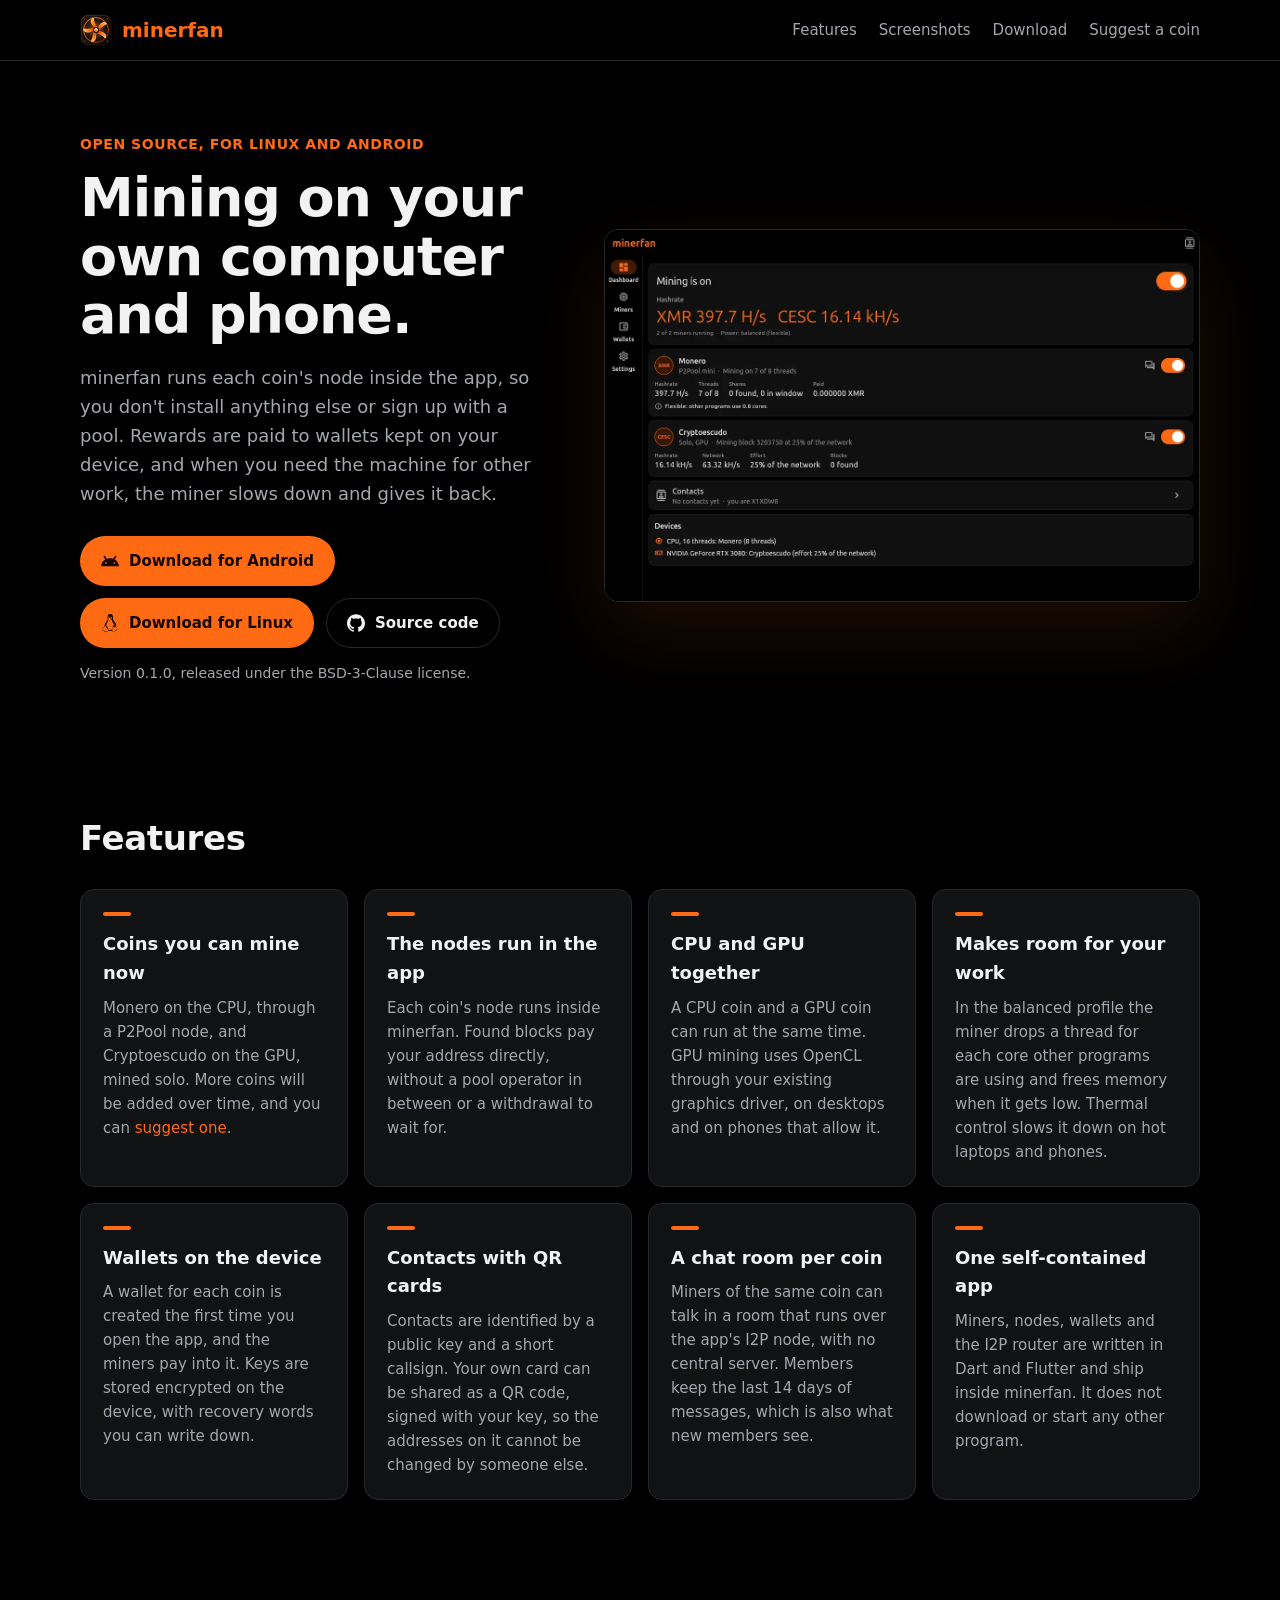
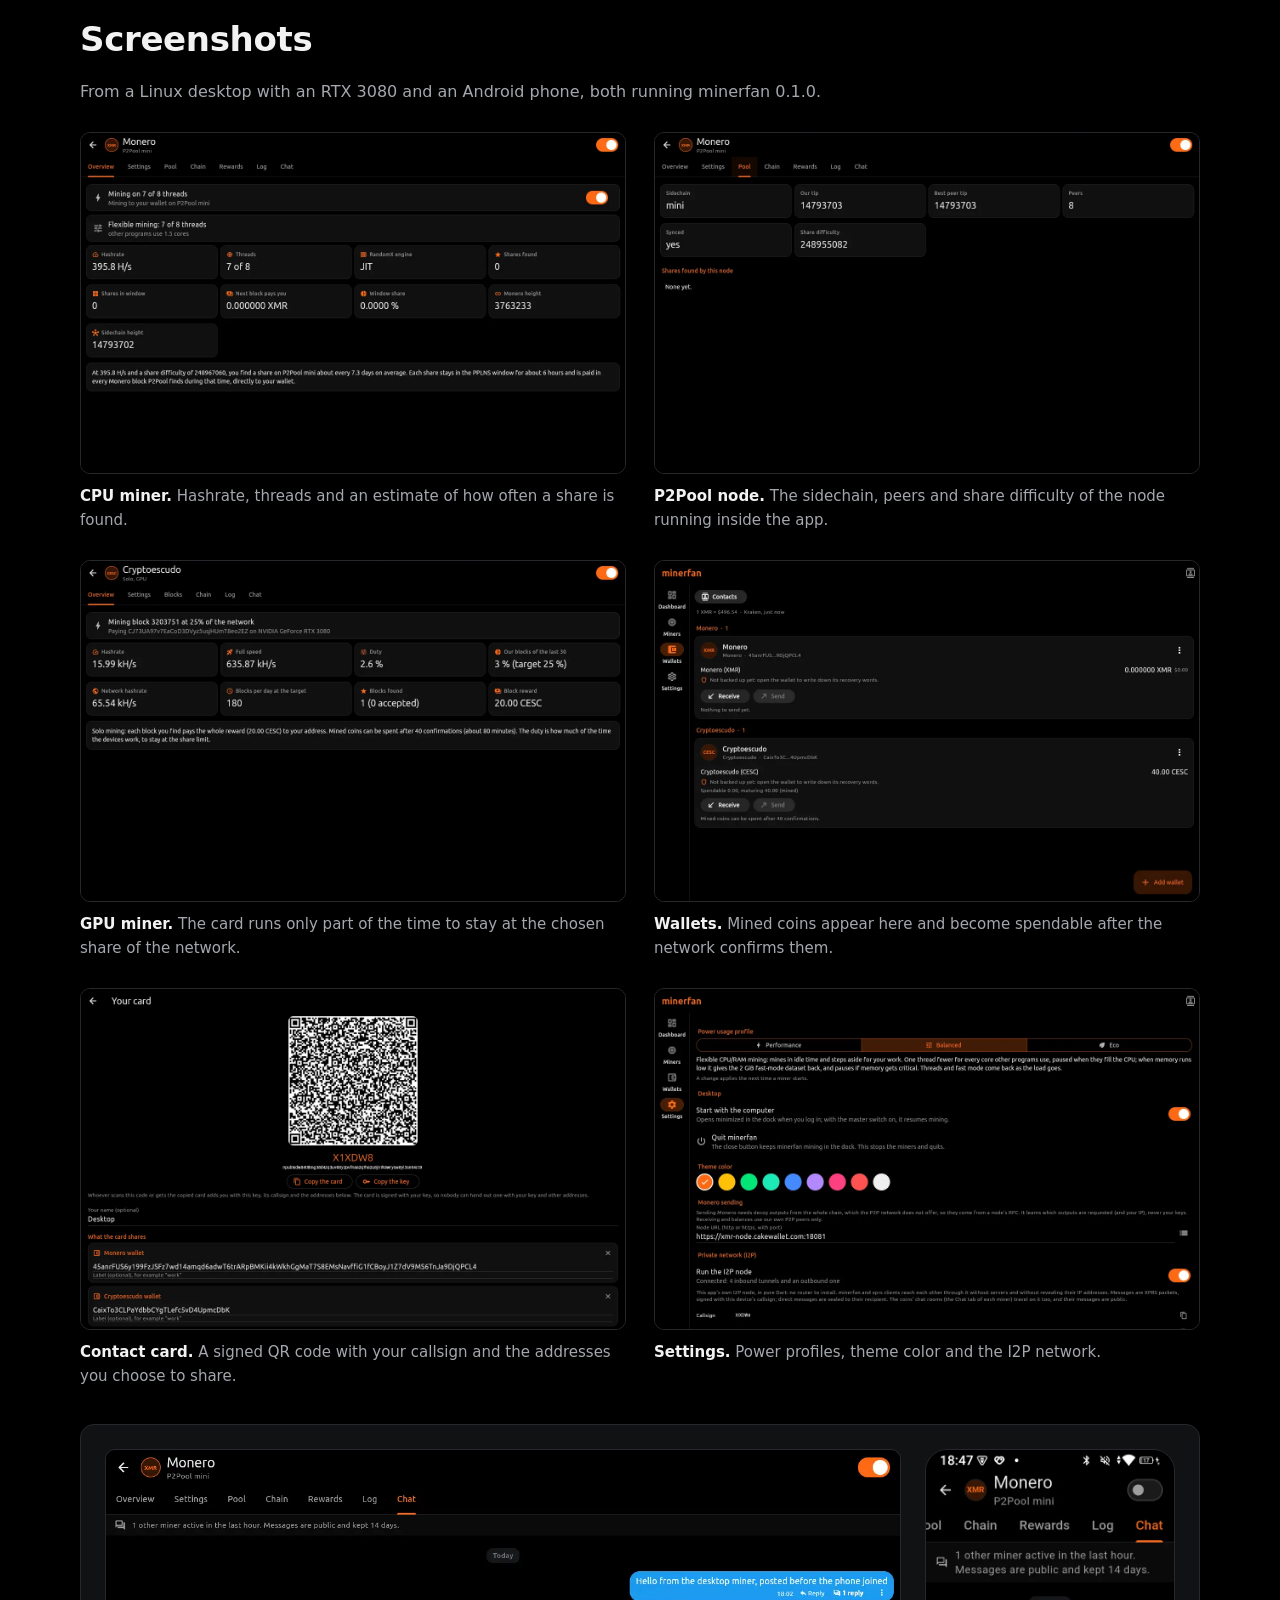
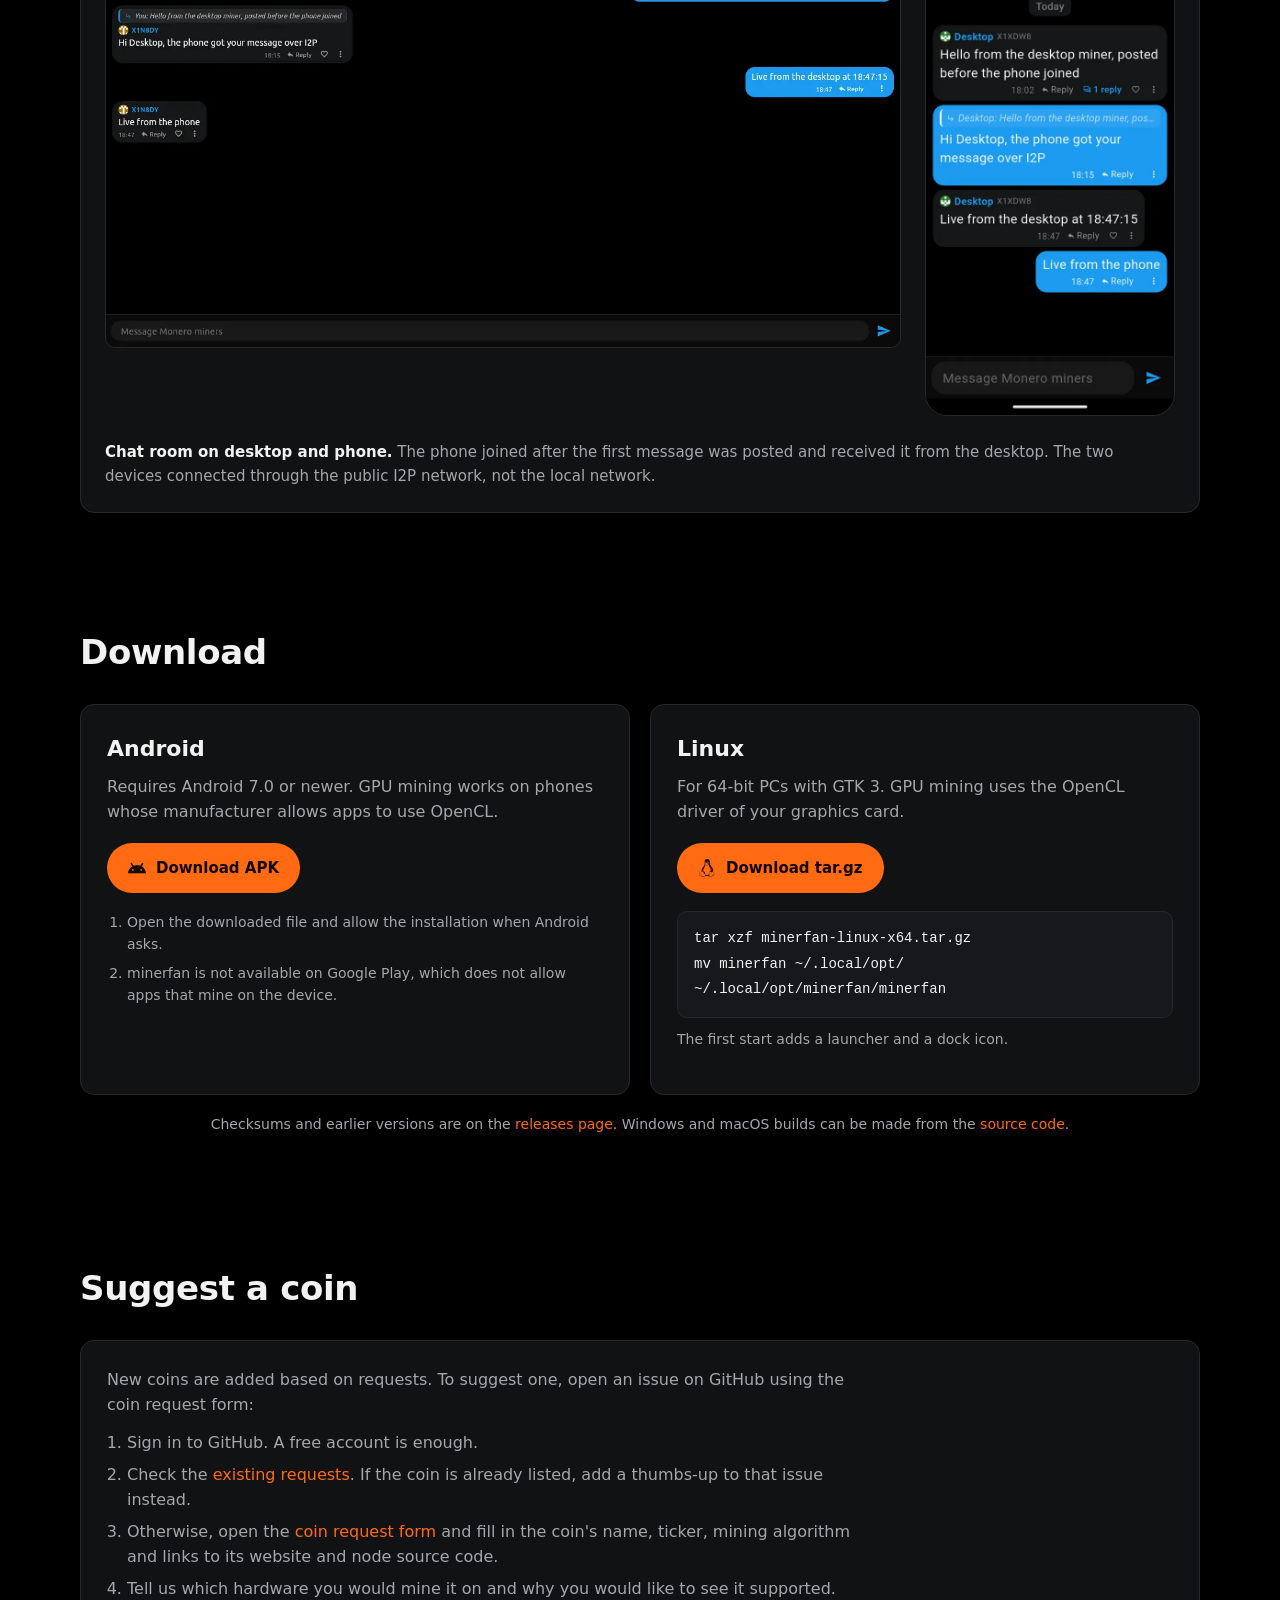
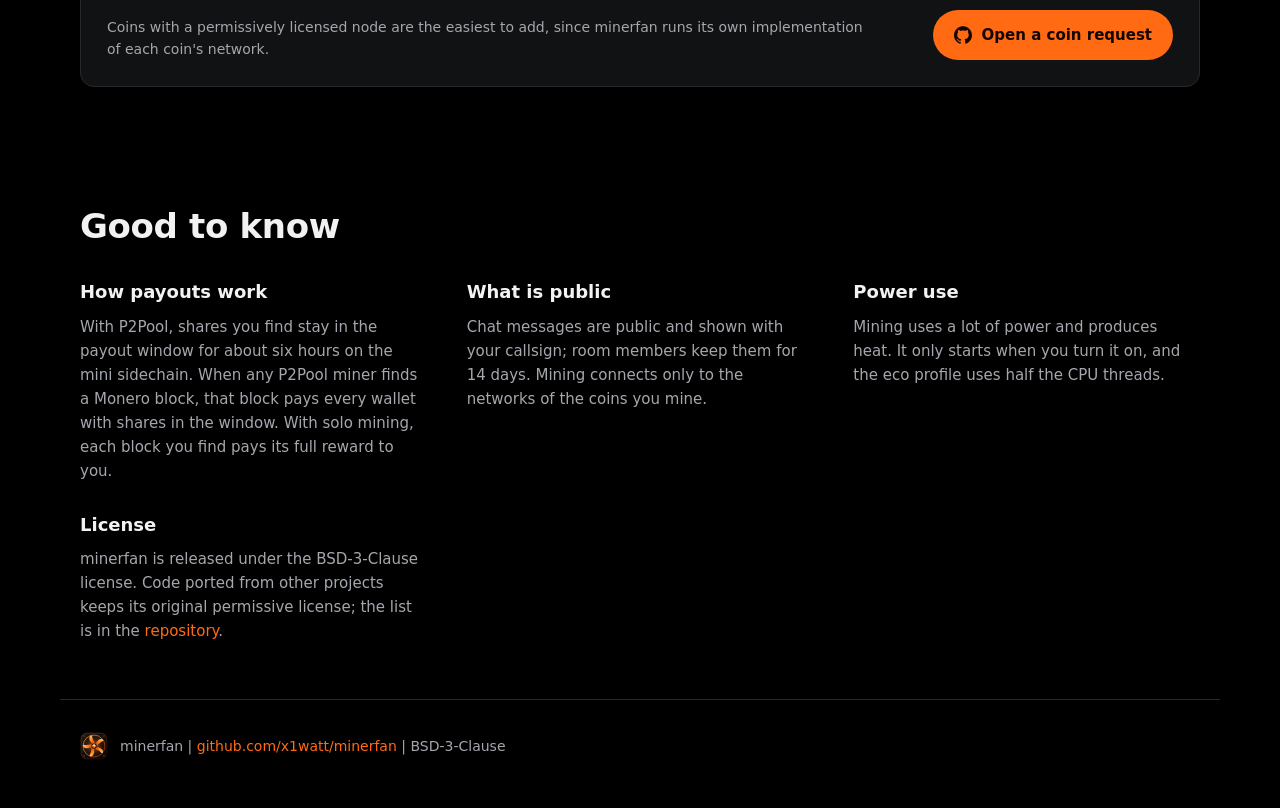
==== commit fc24c9e0: "Back to the first design with rewritten text and real OS logos Restore the original layout, rewrite " ====
--- a/index.html
+++ b/index.html
@@ -3,10 +3,10 @@
 <head>
 <meta charset="utf-8">
 <meta name="viewport" content="width=device-width, initial-scale=1">
-<title>minerfan | a cryptocurrency miner for Linux and Android</title>
-<meta name="description" content="minerfan is an open source cryptocurrency miner for Linux and Android. It runs the nodes it needs inside the app, pays into wallets on your own device and steps aside when you need the machine.">
+<title>minerfan: cryptocurrency mining on your computer and phone</title>
+<meta name="description" content="minerfan is an open source cryptocurrency miner for Linux and Android. It runs each coin's node inside the app and pays into wallets kept on your device.">
 <meta property="og:title" content="minerfan">
-<meta property="og:description" content="An open source cryptocurrency miner for Linux and Android that pays into wallets on your own device.">
+<meta property="og:description" content="Open source cryptocurrency miner for Linux and Android. It runs each coin's node inside the app and pays into wallets kept on your device.">
 <meta property="og:image" content="https://minerfan.github.io/img/og.png">
 <meta property="og:type" content="website">
 <meta name="twitter:card" content="summary_large_image">
@@ -18,132 +18,134 @@
 <body>
 
 <svg width="0" height="0" style="position:absolute" aria-hidden="true">
-  <symbol id="i-android" viewBox="0 0 24 24">
-    <path fill-rule="evenodd" d="M2.5 18.5a9.5 8.2 0 0 1 19 0zM8 14.6a1.15 1.15 0 1 0 .01 0zM16 14.6a1.15 1.15 0 1 0 .01 0z"/>
-    <path d="M6.4 8.6 4.6 5.6M17.6 8.6l1.8-3" stroke="currentColor" stroke-width="1.6" stroke-linecap="round" fill="none"/>
-  </symbol>
-  <symbol id="i-linux" viewBox="0 0 24 24">
-    <path fill-rule="evenodd" d="M12 1.5c-2.9 0-4.4 2.3-4.4 5.1 0 1.6-.5 2.7-1.5 4.2C4.8 12.7 4 14.6 4 16.6c0 1.9 1 3 2.3 3.6h11.4c1.3-.6 2.3-1.7 2.3-3.6 0-2-.8-3.9-2.1-5.8-1-1.5-1.5-2.6-1.5-4.2 0-2.8-1.5-5.1-4.4-5.1zM12 10.4c-2.1 0-3.6 2.6-3.6 5.3 0 2.2 1.6 3.6 3.6 3.6s3.6-1.4 3.6-3.6c0-2.7-1.5-5.3-3.6-5.3zM10.4 5.4a1 1 0 1 0 .01 0zM13.6 5.4a1 1 0 1 0 .01 0z"/>
-    <path d="M10.6 7.6h2.8L12 9.2z"/>
-    <path d="M3.6 21.3c0-1.1 1.6-1.9 3.3-1.9s2.8.7 2.8 1.6-1.3 1.5-3 1.5-3.1-.2-3.1-1.2zM20.4 21.3c0-1.1-1.6-1.9-3.3-1.9s-2.8.7-2.8 1.6 1.3 1.5 3 1.5 3.1-.2 3.1-1.2z"/>
-  </symbol>
-  <symbol id="i-github" viewBox="0 0 24 24">
-    <path d="M12 1.8a10.2 10.2 0 0 0-3.2 19.9c.5.1.7-.2.7-.5v-1.8c-2.8.6-3.4-1.2-3.4-1.2-.5-1.2-1.1-1.5-1.1-1.5-.9-.6.1-.6.1-.6 1 .1 1.6 1.1 1.6 1.1.9 1.6 2.4 1.1 3 .8.1-.7.4-1.1.6-1.4-2.3-.3-4.6-1.1-4.6-5 0-1.1.4-2 1-2.7-.1-.3-.4-1.3.1-2.7 0 0 .9-.3 2.8 1a9.7 9.7 0 0 1 5.1 0c1.9-1.3 2.8-1 2.8-1 .6 1.4.2 2.4.1 2.7.7.7 1 1.6 1 2.7 0 3.9-2.4 4.7-4.6 5 .4.3.7.9.7 1.9v2.8c0 .3.2.6.7.5A10.2 10.2 0 0 0 12 1.8z"/>
-  </symbol>
+  <symbol id="i-android" viewBox="0 0 24 24"><path d="M18.4395 5.5586c-.675 1.1664-1.352 2.3318-2.0274 3.498-.0366-.0155-.0742-.0286-.1113-.043-1.8249-.6957-3.484-.8-4.42-.787-1.8551.0185-3.3544.4643-4.2597.8203-.084-.1494-1.7526-3.021-2.0215-3.4864a1.1451 1.1451 0 0 0-.1406-.1914c-.3312-.364-.9054-.4859-1.379-.203-.475.282-.7136.9361-.3886 1.5019 1.9466 3.3696-.0966-.2158 1.9473 3.3593.0172.031-.4946.2642-1.3926 1.0177C2.8987 12.176.452 14.772 0 18.9902h24c-.119-1.1108-.3686-2.099-.7461-3.0683-.7438-1.9118-1.8435-3.2928-2.7402-4.1836a12.1048 12.1048 0 0 0-2.1309-1.6875c.6594-1.122 1.312-2.2559 1.9649-3.3848.2077-.3615.1886-.7956-.0079-1.1191a1.1001 1.1001 0 0 0-.8515-.5332c-.5225-.0536-.9392.3128-1.0488.5449zm-.0391 8.461c.3944.5926.324 1.3306-.1563 1.6503-.4799.3197-1.188.0985-1.582-.4941-.3944-.5927-.324-1.3307.1563-1.6504.4727-.315 1.1812-.1086 1.582.4941zM7.207 13.5273c.4803.3197.5506 1.0577.1563 1.6504-.394.5926-1.1038.8138-1.584.4941-.48-.3197-.5503-1.0577-.1563-1.6504.4008-.6021 1.1087-.8106 1.584-.4941z"/></symbol>
+  <symbol id="i-linux" viewBox="0 0 24 24"><path d="M12.504 0c-.155 0-.315.008-.48.021-4.226.333-3.105 4.807-3.17 6.298-.076 1.092-.3 1.953-1.05 3.02-.885 1.051-2.127 2.75-2.716 4.521-.278.832-.41 1.684-.287 2.489a.424.424 0 00-.11.135c-.26.268-.45.6-.663.839-.199.199-.485.267-.797.4-.313.136-.658.269-.864.68-.09.189-.136.394-.132.602 0 .199.027.4.055.536.058.399.116.728.04.97-.249.68-.28 1.145-.106 1.484.174.334.535.47.94.601.81.2 1.91.135 2.774.6.926.466 1.866.67 2.616.47.526-.116.97-.464 1.208-.946.587-.003 1.23-.269 2.26-.334.699-.058 1.574.267 2.577.2.025.134.063.198.114.333l.003.003c.391.778 1.113 1.132 1.884 1.071.771-.06 1.592-.536 2.257-1.306.631-.765 1.683-1.084 2.378-1.503.348-.199.629-.469.649-.853.023-.4-.2-.811-.714-1.376v-.097l-.003-.003c-.17-.2-.25-.535-.338-.926-.085-.401-.182-.786-.492-1.046h-.003c-.059-.054-.123-.067-.188-.135a.357.357 0 00-.19-.064c.431-1.278.264-2.55-.173-3.694-.533-1.41-1.465-2.638-2.175-3.483-.796-1.005-1.576-1.957-1.56-3.368.026-2.152.236-6.133-3.544-6.139zm.529 3.405h.013c.213 0 .396.062.584.198.19.135.33.332.438.533.105.259.158.459.166.724 0-.02.006-.04.006-.06v.105a.086.086 0 01-.004-.021l-.004-.024a1.807 1.807 0 01-.15.706.953.953 0 01-.213.335.71.71 0 00-.088-.042c-.104-.045-.198-.064-.284-.133a1.312 1.312 0 00-.22-.066c.05-.06.146-.133.183-.198.053-.128.082-.264.088-.402v-.02a1.21 1.21 0 00-.061-.4c-.045-.134-.101-.2-.183-.333-.084-.066-.167-.132-.267-.132h-.016c-.093 0-.176.03-.262.132a.8.8 0 00-.205.334 1.18 1.18 0 00-.09.4v.019c.002.089.008.179.02.267-.193-.067-.438-.135-.607-.202a1.635 1.635 0 01-.018-.2v-.02a1.772 1.772 0 01.15-.768c.082-.22.232-.406.43-.533a.985.985 0 01.594-.2zm-2.962.059h.036c.142 0 .27.048.399.135.146.129.264.288.344.465.09.199.14.4.153.667v.004c.007.134.006.2-.002.266v.08c-.03.007-.056.018-.083.024-.152.055-.274.135-.393.2.012-.09.013-.18.003-.267v-.015c-.012-.133-.04-.2-.082-.333a.613.613 0 00-.166-.267.248.248 0 00-.183-.064h-.021c-.071.006-.13.04-.186.132a.552.552 0 00-.12.27.944.944 0 00-.023.33v.015c.012.135.037.2.08.334.046.134.098.2.166.268.01.009.02.018.034.024-.07.057-.117.07-.176.136a.304.304 0 01-.131.068 2.62 2.62 0 01-.275-.402 1.772 1.772 0 01-.155-.667 1.759 1.759 0 01.08-.668 1.43 1.43 0 01.283-.535c.128-.133.26-.2.418-.2zm1.37 1.706c.332 0 .733.065 1.216.399.293.2.523.269 1.052.468h.003c.255.136.405.266.478.399v-.131a.571.571 0 01.016.47c-.123.31-.516.643-1.063.842v.002c-.268.135-.501.333-.775.465-.276.135-.588.292-1.012.267a1.139 1.139 0 01-.448-.067 3.566 3.566 0 01-.322-.198c-.195-.135-.363-.332-.612-.465v-.005h-.005c-.4-.246-.616-.512-.686-.71-.07-.268-.005-.47.193-.6.224-.135.38-.271.483-.336.104-.074.143-.102.176-.131h.002v-.003c.169-.202.436-.47.839-.601.139-.036.294-.065.466-.065zm2.8 2.142c.358 1.417 1.196 3.475 1.735 4.473.286.534.855 1.659 1.102 3.024.156-.005.33.018.513.064.646-1.671-.546-3.467-1.089-3.966-.22-.2-.232-.335-.123-.335.59.534 1.365 1.572 1.646 2.757.13.535.16 1.104.021 1.67.067.028.135.06.205.067 1.032.534 1.413.938 1.23 1.537v-.043c-.06-.003-.12 0-.18 0h-.016c.151-.467-.182-.825-1.065-1.224-.915-.4-1.646-.336-1.77.465-.008.043-.013.066-.018.135-.068.023-.139.053-.209.064-.43.268-.662.669-.793 1.187-.13.533-.17 1.156-.205 1.869v.003c-.02.334-.17.838-.319 1.35-1.5 1.072-3.58 1.538-5.348.334a2.645 2.645 0 00-.402-.533 1.45 1.45 0 00-.275-.333c.182 0 .338-.03.465-.067a.615.615 0 00.314-.334c.108-.267 0-.697-.345-1.163-.345-.467-.931-.995-1.788-1.521-.63-.4-.986-.87-1.15-1.396-.165-.534-.143-1.085-.015-1.645.245-1.07.873-2.11 1.274-2.763.107-.065.037.135-.408.974-.396.751-1.14 2.497-.122 3.854a8.123 8.123 0 01.647-2.876c.564-1.278 1.743-3.504 1.836-5.268.048.036.217.135.289.202.218.133.38.333.59.465.21.201.477.335.876.335.039.003.075.006.11.006.412 0 .73-.134.997-.268.29-.134.52-.334.74-.4h.005c.467-.135.835-.402 1.044-.7zm2.185 8.958c.037.6.343 1.245.882 1.377.588.134 1.434-.333 1.791-.765l.211-.01c.315-.007.577.01.847.268l.003.003c.208.199.305.53.391.876.085.4.154.78.409 1.066.486.527.645.906.636 1.14l.003-.007v.018l-.003-.012c-.015.262-.185.396-.498.595-.63.401-1.746.712-2.457 1.57-.618.737-1.37 1.14-2.036 1.191-.664.053-1.237-.2-1.574-.898l-.005-.003c-.21-.4-.12-1.025.056-1.69.176-.668.428-1.344.463-1.897.037-.714.076-1.335.195-1.814.12-.465.308-.797.641-.984l.045-.022zm-10.814.049h.01c.053 0 .105.005.157.014.376.055.706.333 1.023.752l.91 1.664.003.003c.243.533.754 1.064 1.189 1.637.434.598.77 1.131.729 1.57v.006c-.057.744-.48 1.148-1.125 1.294-.645.135-1.52.002-2.395-.464-.968-.536-2.118-.469-2.857-.602-.369-.066-.61-.2-.723-.4-.11-.2-.113-.602.123-1.23v-.004l.002-.003c.117-.334.03-.752-.027-1.118-.055-.401-.083-.71.043-.94.16-.334.396-.4.69-.533.294-.135.64-.202.915-.47h.002v-.002c.256-.268.445-.601.668-.838.19-.201.38-.336.663-.336zm7.159-9.074c-.435.201-.945.535-1.488.535-.542 0-.97-.267-1.28-.466-.154-.134-.28-.268-.373-.335-.164-.134-.144-.333-.074-.333.109.016.129.134.199.2.096.066.215.2.36.333.292.2.68.467 1.167.467.485 0 1.053-.267 1.398-.466.195-.135.445-.334.648-.467.156-.136.149-.267.279-.267.128.016.034.134-.147.332a8.097 8.097 0 01-.69.468zm-1.082-1.583V5.64c-.006-.02.013-.042.029-.05.074-.043.18-.027.26.004.063 0 .16.067.15.135-.006.049-.085.066-.135.066-.055 0-.092-.043-.141-.068-.052-.018-.146-.008-.163-.065zm-.551 0c-.02.058-.113.049-.166.066-.047.025-.086.068-.14.068-.05 0-.13-.02-.136-.068-.01-.066.088-.133.15-.133.08-.031.184-.047.259-.005.019.009.036.03.03.05v.02h.003z"/></symbol>
+  <symbol id="i-github" viewBox="0 0 24 24"><path d="M12 .297c-6.63 0-12 5.373-12 12 0 5.303 3.438 9.8 8.205 11.385.6.113.82-.258.82-.577 0-.285-.01-1.04-.015-2.04-3.338.724-4.042-1.61-4.042-1.61C4.422 18.07 3.633 17.7 3.633 17.7c-1.087-.744.084-.729.084-.729 1.205.084 1.838 1.236 1.838 1.236 1.07 1.835 2.809 1.305 3.495.998.108-.776.417-1.305.76-1.605-2.665-.3-5.466-1.332-5.466-5.93 0-1.31.465-2.38 1.235-3.22-.135-.303-.54-1.523.105-3.176 0 0 1.005-.322 3.3 1.23.96-.267 1.98-.399 3-.405 1.02.006 2.04.138 3 .405 2.28-1.552 3.285-1.23 3.285-1.23.645 1.653.24 2.873.12 3.176.765.84 1.23 1.91 1.23 3.22 0 4.61-2.805 5.625-5.475 5.92.42.36.81 1.096.81 2.22 0 1.606-.015 2.896-.015 3.286 0 .315.21.69.825.57C20.565 22.092 24 17.592 24 12.297c0-6.627-5.373-12-12-12"/></symbol>
 </svg>
 
 <header class="top">
   <div class="wrap bar">
-    <a class="brand" href="#"><img src="img/icon.svg" alt="" width="30" height="30"> minerfan</a>
+    <a class="brand" href="#"><img src="img/icon.svg" alt="" width="32" height="32"> minerfan</a>
     <nav>
+      <a href="#features">Features</a>
       <a href="#screens">Screenshots</a>
       <a href="#download">Download</a>
       <a href="#suggest">Suggest a coin</a>
-      <a href="https://github.com/x1watt/minerfan">GitHub</a>
     </nav>
   </div>
 </header>
 
 <main>
 
-<section class="intro wrap">
-  <div class="intro-text">
-    <h1>minerfan</h1>
-    <p class="tag">A cryptocurrency miner for Linux and Android.</p>
-    <p>Switch it on and it mines. What it earns goes to a wallet that lives on
-    your own device, and when you need the computer back it gets out of the
-    way. There is no account to create and no pool of ours in the middle: the
-    nodes it needs run inside the app itself.</p>
+<section class="hero wrap">
+  <div class="hero-text">
+    <p class="eyebrow">Open source, for Linux and Android</p>
+    <h1>Mining on your own computer and phone.</h1>
+    <p class="lead">minerfan runs each coin's node inside the app, so you don't
+    install anything else or sign up with a pool. Rewards are paid to wallets
+    kept on your device, and when you need the machine for other work, the
+    miner slows down and gives it back.</p>
     <div class="cta">
-      <a class="btn primary" href="https://github.com/x1watt/minerfan/releases/latest/download/minerfan-android.apk"><svg class="os"><use href="#i-android"/></svg>Download for Android</a>
-      <a class="btn primary" href="https://github.com/x1watt/minerfan/releases/latest/download/minerfan-linux-x64.tar.gz"><svg class="os"><use href="#i-linux"/></svg>Download for Linux</a>
-    </div>
-    <p class="fine">Version 0.1.0. Free and open source under the BSD-3-Clause license.</p>
-  </div>
-  <figure class="intro-shot">
-    <img src="img/dashboard.webp" width="1280" height="800" alt="The minerfan dashboard with two miners running at the same time">
+      <a class="btn primary" href="https://github.com/x1watt/minerfan/releases/latest/download/minerfan-android.apk"><svg class="os" aria-hidden="true"><use href="#i-android"/></svg>Download for Android</a>
+      <a class="btn primary" href="https://github.com/x1watt/minerfan/releases/latest/download/minerfan-linux-x64.tar.gz"><svg class="os" aria-hidden="true"><use href="#i-linux"/></svg>Download for Linux</a>
+      <a class="btn ghost" href="https://github.com/x1watt/minerfan"><svg class="os" aria-hidden="true"><use href="#i-github"/></svg>Source code</a>
+    </div>
+    <p class="fine">Version 0.1.0, released under the BSD-3-Clause license.</p>
+  </div>
+  <figure class="hero-shot">
+    <img src="img/dashboard.webp" width="1280" height="800" alt="The minerfan dashboard with two miners running, one on the CPU and one on the GPU">
   </figure>
 </section>
 
-<section class="wrap narrow">
-  <h2>What you can mine today</h2>
-  <p>Two coins for now, and more on the way. Most of what a miner needs is
-  shared between coins, so a new one is mostly a matter of adding its
-  parameters. If there is one you would like to see, <a href="#suggest">tell us</a>.</p>
-  <div class="table-wrap">
-    <table class="coins">
-      <thead><tr><th>Coin</th><th>Runs on</th><th>How it mines</th></tr></thead>
-      <tbody>
-        <tr>
-          <td><b>Monero</b> <span class="tick">XMR</span></td>
-          <td>CPU</td>
-          <td>Through your own P2Pool node. Every Monero block that P2Pool finds pays the miners with recent shares directly, so there is nothing to withdraw.</td>
-        </tr>
-        <tr>
-          <td><b>Cryptoescudo</b> <span class="tick">CESC</span></td>
-          <td>GPU (OpenCL)</td>
-          <td>Solo, on the app's own light node. You choose how much of the network to take; the default is a quarter.</td>
-        </tr>
-      </tbody>
-    </table>
-  </div>
-  <p class="fine">Coins that use different hardware can run side by side, one
-  on the processor and another on the graphics card.</p>
-</section>
-
-<section class="wrap narrow prose">
-  <h2>How it behaves</h2>
-  <p><b>It shares the machine.</b> In the default balanced profile the miner
-  gives up a thread for every core your other programs are using, pauses when
-  they need all of it, and hands back the memory it borrowed when memory runs
-  low. If you would rather it did not hold back, pick Performance; on a laptop
-  or a phone, Eco.</p>
-  <p><b>It keeps your keys.</b> Each coin gets a wallet the first time you
-  start the app, and the miners pay into it. You can receive, send and write
-  down the recovery words. The keys stay on the device, encrypted.</p>
-  <p><b>It knows people.</b> A contact is a public key with a short callsign
-  you can read out loud, plus whatever you want to keep about them. You can
-  hand over your own details as a QR code; it is signed, so nobody can swap the
-  addresses on the way.</p>
-  <p><b>It has a room for each coin.</b> People mining the same coin can talk
-  in a chat that runs over the app's own I2P node. There is no server hosting
-  it and nobody moderating it. Everyone in the room keeps the last two weeks,
-  which is also what a newcomer gets to read, and anything you do not want to
-  see you can mute.</p>
-  <p><b>It is one program.</b> All of the above, the I2P node included, is
-  written in Dart and Flutter and ships inside the app. It does not download or
-  start miners or daemons written by someone else.</p>
+<section id="features" class="wrap">
+  <h2>Features</h2>
+  <div class="grid">
+    <article class="card">
+      <h3>Coins you can mine now</h3>
+      <p>Monero on the CPU, through a P2Pool node, and Cryptoescudo on the GPU,
+      mined solo. More coins will be added over time, and you can
+      <a href="#suggest">suggest one</a>.</p>
+    </article>
+    <article class="card">
+      <h3>The nodes run in the app</h3>
+      <p>Each coin's node runs inside minerfan. Found blocks pay your address
+      directly, without a pool operator in between or a withdrawal to wait
+      for.</p>
+    </article>
+    <article class="card">
+      <h3>CPU and GPU together</h3>
+      <p>A CPU coin and a GPU coin can run at the same time. GPU mining uses
+      OpenCL through your existing graphics driver, on desktops and on phones
+      that allow it.</p>
+    </article>
+    <article class="card">
+      <h3>Makes room for your work</h3>
+      <p>In the balanced profile the miner drops a thread for each core other
+      programs are using and frees memory when it gets low. Thermal control
+      slows it down on hot laptops and phones.</p>
+    </article>
+    <article class="card">
+      <h3>Wallets on the device</h3>
+      <p>A wallet for each coin is created the first time you open the app, and
+      the miners pay into it. Keys are stored encrypted on the device, with
+      recovery words you can write down.</p>
+    </article>
+    <article class="card">
+      <h3>Contacts with QR cards</h3>
+      <p>Contacts are identified by a public key and a short callsign. Your own
+      card can be shared as a QR code, signed with your key, so the addresses
+      on it cannot be changed by someone else.</p>
+    </article>
+    <article class="card">
+      <h3>A chat room per coin</h3>
+      <p>Miners of the same coin can talk in a room that runs over the app's
+      I2P node, with no central server. Members keep the last 14 days of
+      messages, which is also what new members see.</p>
+    </article>
+    <article class="card">
+      <h3>One self-contained app</h3>
+      <p>Miners, nodes, wallets and the I2P router are written in Dart and
+      Flutter and ship inside minerfan. It does not download or start any
+      other program.</p>
+    </article>
+  </div>
 </section>
 
 <section id="screens" class="wrap">
   <h2>Screenshots</h2>
-  <p class="section-lead">Taken on a Linux desktop with an RTX 3080 and on an
-  Android phone.</p>
+  <p class="section-lead">From a Linux desktop with an RTX 3080 and an Android
+  phone, both running minerfan 0.1.0.</p>
 
   <div class="shots">
     <figure>
-      <img loading="lazy" src="img/monero-overview.webp" width="1280" height="800" alt="A CPU miner's overview: hashrate, threads, RandomX engine, shares and an estimate of how often a share is found">
-      <figcaption>A CPU miner at work, with a rough idea of how often you will find a share.</figcaption>
-    </figure>
-    <figure>
-      <img loading="lazy" src="img/monero-pool.webp" width="1280" height="800" alt="The P2Pool node inside the app: sidechain, tips, peers and share difficulty">
-      <figcaption>The P2Pool node that runs inside the app.</figcaption>
-    </figure>
-    <figure>
-      <img loading="lazy" src="img/cesc-overview.webp" width="1280" height="800" alt="A GPU miner's overview: hashrate, duty, network hashrate and blocks found">
-      <figcaption>A GPU miner. It only works part of the time, to stay at the share of the network you chose.</figcaption>
-    </figure>
-    <figure>
-      <img loading="lazy" src="img/wallets.webp" width="1280" height="800" alt="The wallets, one per coin, with freshly mined coins waiting for confirmations">
-      <figcaption>One wallet per coin. Mined coins wait here until the network confirms them.</figcaption>
-    </figure>
-    <figure>
-      <img loading="lazy" src="img/card.webp" width="1280" height="800" alt="Your contact card as a QR code, with your callsign, key and shared addresses">
-      <figcaption>Your contact card, ready to be scanned.</figcaption>
+      <img loading="lazy" src="img/monero-overview.webp" width="1280" height="800" alt="CPU miner overview with hashrate, threads, RandomX engine and shares">
+      <figcaption><b>CPU miner.</b> Hashrate, threads and an estimate of how
+      often a share is found.</figcaption>
+    </figure>
+    <figure>
+      <img loading="lazy" src="img/monero-pool.webp" width="1280" height="800" alt="P2Pool node status: sidechain, tips, peers and share difficulty">
+      <figcaption><b>P2Pool node.</b> The sidechain, peers and share difficulty
+      of the node running inside the app.</figcaption>
+    </figure>
+    <figure>
+      <img loading="lazy" src="img/cesc-overview.webp" width="1280" height="800" alt="GPU miner overview with hashrate, duty, network hashrate and blocks found">
+      <figcaption><b>GPU miner.</b> The card runs only part of the time to stay
+      at the chosen share of the network.</figcaption>
+    </figure>
+    <figure>
+      <img loading="lazy" src="img/wallets.webp" width="1280" height="800" alt="Wallets, one per coin, with mined coins waiting for confirmations">
+      <figcaption><b>Wallets.</b> Mined coins appear here and become spendable
+      after the network confirms them.</figcaption>
+    </figure>
+    <figure>
+      <img loading="lazy" src="img/card.webp" width="1280" height="800" alt="Contact card as a QR code with callsign, key and shared addresses">
+      <figcaption><b>Contact card.</b> A signed QR code with your callsign and
+      the addresses you choose to share.</figcaption>
     </figure>
     <figure>
       <img loading="lazy" src="img/settings.webp" width="1280" height="800" alt="Settings with power profiles, theme colors and the private network">
-      <figcaption>Power profiles, colors and the private network.</figcaption>
+      <figcaption><b>Settings.</b> Power profiles, theme color and the I2P
+      network.</figcaption>
     </figure>
   </div>
 
@@ -154,10 +156,10 @@
     <figure class="phone">
       <img loading="lazy" src="img/phone-chat.webp" width="540" height="1230" alt="The same chat room on an Android phone">
     </figure>
-    <p class="caption">The same room on the desktop and on the phone. The
-    phone joined later and picked up the earlier message, then both wrote
-    live. They found each other over the public I2P network, not the local
-    one.</p>
+    <p class="caption"><b>Chat room on desktop and phone.</b> The phone joined
+    after the first message was posted and received it from the desktop. The
+    two devices connected through the public I2P network, not the local
+    network.</p>
   </div>
 </section>
 
@@ -165,72 +167,93 @@
   <h2>Download</h2>
   <div class="downloads">
     <div class="dl">
-      <h3><svg class="os big"><use href="#i-android"/></svg>Android</h3>
-      <p>Android 7.0 or newer. On phones the CPU coins run on the processor;
-      GPU coins need a phone whose maker lets apps use OpenCL.</p>
-      <a class="btn primary" href="https://github.com/x1watt/minerfan/releases/latest/download/minerfan-android.apk"><svg class="os"><use href="#i-android"/></svg>minerfan-android.apk</a>
-      <p class="fine after">Open the file on the phone and allow the install
-      when Android asks. It is not on Google Play, whose rules do not allow
-      apps that mine on the device.</p>
+      <h3>Android</h3>
+      <p>Requires Android 7.0 or newer. GPU mining works on phones whose
+      manufacturer allows apps to use OpenCL.</p>
+      <a class="btn primary" href="https://github.com/x1watt/minerfan/releases/latest/download/minerfan-android.apk"><svg class="os" aria-hidden="true"><use href="#i-android"/></svg>Download APK</a>
+      <ol>
+        <li>Open the downloaded file and allow the installation when Android
+        asks.</li>
+        <li>minerfan is not available on Google Play, which does not allow apps
+        that mine on the device.</li>
+      </ol>
     </div>
     <div class="dl">
-      <h3><svg class="os big"><use href="#i-linux"/></svg>Linux</h3>
-      <p>64-bit PC with GTK 3, which any common desktop has. GPU mining uses
-      the OpenCL driver of your graphics card.</p>
-      <a class="btn primary" href="https://github.com/x1watt/minerfan/releases/latest/download/minerfan-linux-x64.tar.gz"><svg class="os"><use href="#i-linux"/></svg>minerfan-linux-x64.tar.gz</a>
+      <h3>Linux</h3>
+      <p>For 64-bit PCs with GTK 3. GPU mining uses the OpenCL driver of your
+      graphics card.</p>
+      <a class="btn primary" href="https://github.com/x1watt/minerfan/releases/latest/download/minerfan-linux-x64.tar.gz"><svg class="os" aria-hidden="true"><use href="#i-linux"/></svg>Download tar.gz</a>
       <pre><code>tar xzf minerfan-linux-x64.tar.gz
 mv minerfan ~/.local/opt/
 ~/.local/opt/minerfan/minerfan</code></pre>
       <p class="fine">The first start adds a launcher and a dock icon.</p>
     </div>
   </div>
-  <p class="fine center">Checksums and older versions are on the
+  <p class="fine center">Checksums and earlier versions are on the
   <a href="https://github.com/x1watt/minerfan/releases">releases page</a>.
-  For Windows and macOS, build it from the
-  <a href="https://github.com/x1watt/minerfan">source</a>.</p>
-</section>
-
-<section id="suggest" class="wrap narrow">
+  Windows and macOS builds can be made from the
+  <a href="https://github.com/x1watt/minerfan">source code</a>.</p>
+</section>
+
+<section id="suggest" class="wrap">
   <h2>Suggest a coin</h2>
-  <p>We add coins as we go, and requests help us decide which one comes next.
-  To ask for one, open a request on GitHub:</p>
-  <ol class="steps">
-    <li>Sign in to GitHub (a free account is enough).</li>
-    <li>Open the <a href="https://github.com/x1watt/minerfan/issues/new?template=coin-request.yml">coin request form</a>.</li>
-    <li>Fill in the coin's name, ticker and mining algorithm, and links to its
-    website and source code. A block explorer and the size of its network
-    help too.</li>
-    <li>Say why you would like to mine it, and on what hardware.</li>
-  </ol>
-  <p>Before you do, have a look at the
-  <a href="https://github.com/x1watt/minerfan/issues?q=label%3A%22coin+request%22">requests already open</a>;
-  if yours is there, a thumbs-up on it counts as a vote. Coins whose node and
-  mining rules we can write in Dart, under a permissive license, are the
-  easiest to add.</p>
-  <a class="btn ghost" href="https://github.com/x1watt/minerfan/issues/new?template=coin-request.yml"><svg class="os"><use href="#i-github"/></svg>Suggest a coin on GitHub</a>
-</section>
-
-<section class="wrap narrow prose faq">
-  <h2>Questions</h2>
-  <h3>Will it wear out my laptop or phone?</h3>
-  <p>Mining does use a lot of power, which is why it only starts when you
-  switch it on. Thermal control slows it down when the device gets hot, and
-  the Eco profile uses half the threads.</p>
-  <h3>What does the chat show about me?</h3>
-  <p>Messages are public. Anyone in the room can read them, with your callsign
-  next to them, and members keep them for two weeks. Mining itself only talks
-  to the networks of the coins you mine.</p>
-  <h3>Is it open source?</h3>
-  <p>Yes, under the BSD-3-Clause license. The parts ported from other projects
-  keep their own permissive licenses, listed in the
-  <a href="https://github.com/x1watt/minerfan/blob/main/licenses/THIRD_PARTY_NOTICES.md">repository</a>.</p>
+  <div class="suggest">
+    <div>
+      <p>New coins are added based on requests. To suggest one, open an issue
+      on GitHub using the coin request form:</p>
+      <ol>
+        <li>Sign in to GitHub. A free account is enough.</li>
+        <li>Check the <a href="https://github.com/x1watt/minerfan/issues?q=label%3A%22coin+request%22">existing requests</a>.
+        If the coin is already listed, add a thumbs-up to that issue instead.</li>
+        <li>Otherwise, open the <a href="https://github.com/x1watt/minerfan/issues/new?template=coin-request.yml">coin request form</a>
+        and fill in the coin's name, ticker, mining algorithm and links to its
+        website and node source code.</li>
+        <li>Tell us which hardware you would mine it on and why you would like
+        to see it supported.</li>
+      </ol>
+      <p class="fine">Coins with a permissively licensed node are the easiest
+      to add, since minerfan runs its own implementation of each coin's
+      network.</p>
+    </div>
+    <a class="btn primary" href="https://github.com/x1watt/minerfan/issues/new?template=coin-request.yml"><svg class="os" aria-hidden="true"><use href="#i-github"/></svg>Open a coin request</a>
+  </div>
+</section>
+
+<section class="wrap notes">
+  <h2>Good to know</h2>
+  <div class="grid two">
+    <div>
+      <h3>How payouts work</h3>
+      <p>With P2Pool, shares you find stay in the payout window for about six
+      hours on the mini sidechain. When any P2Pool miner finds a Monero block,
+      that block pays every wallet with shares in the window. With solo mining,
+      each block you find pays its full reward to you.</p>
+    </div>
+    <div>
+      <h3>What is public</h3>
+      <p>Chat messages are public and shown with your callsign; room members
+      keep them for 14 days. Mining connects only to the networks of the coins
+      you mine.</p>
+    </div>
+    <div>
+      <h3>Power use</h3>
+      <p>Mining uses a lot of power and produces heat. It only starts when you
+      turn it on, and the eco profile uses half the CPU threads.</p>
+    </div>
+    <div>
+      <h3>License</h3>
+      <p>minerfan is released under the BSD-3-Clause license. Code ported from
+      other projects keeps its original permissive license; the list is in the
+      <a href="https://github.com/x1watt/minerfan/blob/main/licenses/THIRD_PARTY_NOTICES.md">repository</a>.</p>
+    </div>
+  </div>
 </section>
 
 </main>
 
 <footer class="wrap foot">
-  <img src="img/icon.svg" alt="" width="26" height="26">
-  <span>minerfan, BSD-3-Clause. Source and issues on <a href="https://github.com/x1watt/minerfan">GitHub</a>.</span>
+  <img src="img/icon.svg" alt="" width="28" height="28">
+  <span>minerfan | <a href="https://github.com/x1watt/minerfan">github.com/x1watt/minerfan</a> | BSD-3-Clause</span>
 </footer>
 
 </body>
--- a/style.css
+++ b/style.css
@@ -3,10 +3,11 @@
   --panel: #111214;
   --panel-2: #17181b;
   --line: #26282c;
-  --text: #ececec;
+  --text: #f2f2f2;
   --muted: #a4a7ad;
   --accent: #ff6a13;
-  --radius: 12px;
+  --accent-soft: rgba(255, 106, 19, 0.14);
+  --radius: 14px;
   color-scheme: dark;
 }
 
@@ -18,7 +19,7 @@
   margin: 0;
   background: var(--bg);
   color: var(--text);
-  font: 17px/1.65 system-ui, -apple-system, "Segoe UI", Roboto, Ubuntu, "Helvetica Neue", Arial, sans-serif;
+  font: 16px/1.6 system-ui, -apple-system, "Segoe UI", Roboto, Ubuntu, "Helvetica Neue", Arial, sans-serif;
   -webkit-font-smoothing: antialiased;
 }
 
@@ -27,16 +28,19 @@
 
 img { max-width: 100%; height: auto; display: block; }
 
-.wrap { max-width: 1120px; margin: 0 auto; padding-inline: 20px; }
-.narrow > * { max-width: 780px; }
+.wrap {
+  max-width: 1160px;
+  margin: 0 auto;
+  padding-inline: 20px;
+}
 
 /* top bar */
 .top {
   position: sticky;
   top: 0;
   z-index: 10;
-  background: rgba(0, 0, 0, 0.85);
-  backdrop-filter: blur(8px);
+  background: rgba(0, 0, 0, 0.82);
+  backdrop-filter: blur(10px);
   border-bottom: 1px solid var(--line);
 }
 .bar {
@@ -44,177 +48,207 @@
   align-items: center;
   justify-content: space-between;
   gap: 16px;
-  min-height: 58px;
+  min-height: 60px;
 }
 .brand {
   display: flex;
   align-items: center;
-  gap: 9px;
-  color: var(--text);
+  gap: 10px;
+  color: var(--accent);
   font-weight: 700;
-  font-size: 19px;
+  font-size: 20px;
 }
 .brand:hover { text-decoration: none; }
-nav { display: flex; gap: 22px; }
+nav { display: flex; gap: 22px; flex-wrap: wrap; }
 nav a { color: var(--muted); font-size: 15px; }
 nav a:hover { color: var(--text); text-decoration: none; }
 
-/* intro */
-.intro {
-  display: grid;
-  grid-template-columns: 6fr 7fr;
-  gap: 44px;
-  align-items: center;
-  padding-block: 64px 40px;
+/* hero */
+.hero {
+  display: grid;
+  grid-template-columns: 1fr 1.25fr;
+  gap: 48px;
+  align-items: center;
+  padding-block: 72px 56px;
+}
+.eyebrow {
+  color: var(--accent);
+  font-weight: 600;
+  font-size: 14px;
+  letter-spacing: 0.04em;
+  text-transform: uppercase;
+  margin: 0 0 14px;
 }
 h1 {
-  font-size: 46px;
-  line-height: 1.1;
-  margin: 0;
-  color: var(--accent);
-  letter-spacing: -0.01em;
-}
-.tag { font-size: 21px; margin: 6px 0 18px; }
-.intro-text p { color: var(--muted); }
-.intro-text .tag { color: var(--text); }
-.intro-shot { margin: 0; }
-.intro-shot img { border-radius: var(--radius); border: 1px solid var(--line); }
-
-.cta { display: flex; flex-wrap: wrap; gap: 10px; margin-top: 24px; }
+  font-size: clamp(34px, 4.6vw, 54px);
+  line-height: 1.08;
+  margin: 0 0 20px;
+  letter-spacing: -0.02em;
+}
+.lead { color: var(--muted); font-size: 18px; margin: 0 0 28px; }
+.cta { display: flex; flex-wrap: wrap; gap: 12px; }
 .btn {
-  display: inline-flex;
-  align-items: center;
-  gap: 9px;
-  padding: 11px 18px;
-  border-radius: 8px;
+  display: inline-block;
+  padding: 12px 20px;
+  border-radius: 999px;
   font-weight: 600;
   font-size: 15px;
   border: 1px solid transparent;
 }
 .btn:hover { text-decoration: none; filter: brightness(1.08); }
 .btn.primary { background: var(--accent); color: #140700; }
-.btn.ghost { border-color: var(--line); color: var(--text); background: var(--panel); }
-svg.os { width: 20px; height: 20px; fill: currentColor; flex: none; }
-svg.os.big { width: 26px; height: 26px; color: var(--accent); vertical-align: -5px; margin-right: 10px; }
-
+.btn.ghost { border-color: var(--line); color: var(--text); }
 .fine { color: var(--muted); font-size: 14px; }
 .center { text-align: center; }
 
+.hero-shot {
+  margin: 0;
+  border-radius: var(--radius);
+  overflow: hidden;
+  border: 1px solid var(--line);
+  box-shadow: 0 30px 80px rgba(255, 106, 19, 0.12), 0 10px 30px rgba(0, 0, 0, 0.6);
+}
+
 /* sections */
-section { padding-block: 44px; }
-h2 { font-size: 28px; margin: 0 0 14px; letter-spacing: -0.01em; }
-h3 { font-size: 18px; margin: 0 0 6px; }
-.section-lead { color: var(--muted); margin: -4px 0 26px; }
-.prose p { margin: 0 0 16px; color: var(--muted); }
-.prose p b { color: var(--text); }
-section > p { color: var(--muted); }
-
-/* coins table */
-.table-wrap { overflow-x: auto; margin: 22px 0 12px; }
-table.coins {
-  width: 100%;
-  border-collapse: collapse;
-  font-size: 15px;
-}
-.coins th {
-  text-align: left;
-  color: var(--muted);
-  font-weight: 600;
-  font-size: 13px;
-  text-transform: uppercase;
-  letter-spacing: 0.05em;
-  padding: 0 14px 10px 0;
-  border-bottom: 1px solid var(--line);
-}
-.coins td {
-  vertical-align: top;
-  padding: 14px 14px 14px 0;
-  border-bottom: 1px solid var(--line);
-  color: var(--muted);
-}
-.coins td:first-child { white-space: nowrap; color: var(--text); }
-.coins td:nth-child(2) { white-space: nowrap; }
-.tick {
-  font-size: 12px;
-  color: var(--accent);
-  border: 1px solid rgba(255, 106, 19, 0.45);
-  border-radius: 4px;
-  padding: 1px 5px;
-  margin-left: 4px;
+section { padding-block: 56px; }
+h2 {
+  font-size: clamp(26px, 3vw, 34px);
+  margin: 0 0 24px;
+  letter-spacing: -0.01em;
+}
+h3 { font-size: 18px; margin: 0 0 8px; }
+.section-lead { color: var(--muted); margin: -12px 0 28px; max-width: 760px; }
+
+.grid {
+  display: grid;
+  grid-template-columns: repeat(auto-fill, minmax(250px, 1fr));
+  gap: 16px;
+}
+.grid.two { grid-template-columns: repeat(auto-fill, minmax(320px, 1fr)); gap: 28px 40px; }
+.card {
+  background: var(--panel);
+  border: 1px solid var(--line);
+  border-radius: var(--radius);
+  padding: 22px;
+}
+.card h3 { color: var(--text); }
+.card p, .notes p { color: var(--muted); margin: 0; font-size: 15px; }
+.card::before {
+  content: "";
+  display: block;
+  width: 28px;
+  height: 4px;
+  border-radius: 2px;
+  background: var(--accent);
+  margin-bottom: 14px;
 }
 
 /* screenshots */
-.shots { display: grid; grid-template-columns: repeat(2, 1fr); gap: 30px 26px; }
+.shots {
+  display: grid;
+  grid-template-columns: repeat(2, 1fr);
+  gap: 28px;
+}
 figure { margin: 0; }
-.shots img, .chat-pair img { border-radius: 10px; border: 1px solid var(--line); }
+.shots img, .chat-pair img {
+  border-radius: 10px;
+  border: 1px solid var(--line);
+}
 figcaption, .caption { color: var(--muted); font-size: 15px; margin-top: 10px; }
+figcaption b, .caption b { color: var(--text); }
+
 .chat-pair {
   display: grid;
-  grid-template-columns: 1fr 240px;
-  gap: 22px;
+  grid-template-columns: 1fr 250px;
+  gap: 24px;
   align-items: start;
-  margin-top: 34px;
-}
-.chat-pair .caption { grid-column: 1 / -1; margin: 0; max-width: 760px; }
-.chat-pair .phone img { border-radius: 20px; }
+  margin-top: 36px;
+  padding: 24px;
+  background: var(--panel);
+  border: 1px solid var(--line);
+  border-radius: var(--radius);
+}
+.chat-pair .caption { grid-column: 1 / -1; margin: 0; }
+.chat-pair .phone img { border-radius: 22px; }
 
 /* downloads */
-.downloads { display: grid; grid-template-columns: 1fr 1fr; gap: 18px; margin: 8px 0 16px; }
+.downloads {
+  display: grid;
+  grid-template-columns: 1fr 1fr;
+  gap: 20px;
+  margin-bottom: 18px;
+}
 .dl {
   background: var(--panel);
   border: 1px solid var(--line);
   border-radius: var(--radius);
-  padding: 24px;
-}
-.dl h3 { font-size: 22px; margin-bottom: 10px; }
+  padding: 26px;
+}
+.dl h3 { font-size: 22px; }
 .dl p { color: var(--muted); margin: 0 0 18px; }
-.dl .after { margin: 16px 0 0; }
+.dl ol { color: var(--muted); font-size: 14px; padding-left: 20px; margin: 18px 0 0; }
+.dl ol li { margin-bottom: 6px; }
 pre {
   background: var(--panel-2);
   border: 1px solid var(--line);
-  border-radius: 8px;
-  padding: 12px 14px;
+  border-radius: 10px;
+  padding: 14px 16px;
   overflow-x: auto;
-  margin: 16px 0 10px;
+  margin: 18px 0 10px;
 }
 code { font: 14px/1.5 ui-monospace, SFMono-Regular, Menlo, Consolas, monospace; color: var(--text); }
 
-/* suggest a coin */
-.steps { color: var(--muted); padding-left: 22px; margin: 4px 0 18px; }
-.steps li { margin-bottom: 6px; }
-#suggest .btn { margin-top: 6px; }
-
-/* questions */
-.faq h3 { margin-top: 22px; color: var(--text); }
-.faq h2 + h3 { margin-top: 6px; }
+.notes h3 { color: var(--text); }
 
 /* footer */
 .foot {
   display: flex;
   align-items: center;
-  gap: 10px;
+  gap: 12px;
   color: var(--muted);
   font-size: 14px;
-  padding-block: 30px 46px;
-  margin-top: 20px;
+  padding-block: 32px 48px;
   border-top: 1px solid var(--line);
 }
 
 @media (max-width: 900px) {
-  .intro { grid-template-columns: 1fr; padding-block: 40px 20px; gap: 28px; }
+  .hero { grid-template-columns: 1fr; padding-block: 44px 24px; gap: 32px; }
   .shots { grid-template-columns: 1fr; }
   .downloads { grid-template-columns: 1fr; }
   .chat-pair { grid-template-columns: 1fr; }
   .chat-pair .phone { max-width: 260px; margin: 0 auto; }
 }
 
-@media (max-width: 600px) {
-  nav { gap: 16px; }
+@media (max-width: 560px) {
+  nav { gap: 16px; flex-wrap: nowrap; }
+  nav a[href="#features"], nav a[href="#screens"] { display: none; }
+  .btn { width: 100%; text-align: center; }
+}
+
+/* icons in buttons (Simple Icons, CC0) */
+.btn { display: inline-flex; align-items: center; gap: 10px; }
+svg.os { width: 18px; height: 18px; fill: currentColor; flex: none; }
+
+/* suggest a coin */
+.suggest {
+  display: grid;
+  grid-template-columns: 1fr auto;
+  gap: 28px;
+  align-items: end;
+  background: var(--panel);
+  border: 1px solid var(--line);
+  border-radius: var(--radius);
+  padding: 26px;
+}
+.suggest p { color: var(--muted); margin: 0 0 12px; max-width: 760px; }
+.suggest ol { color: var(--muted); padding-left: 20px; margin: 0 0 14px; max-width: 760px; }
+.suggest ol li { margin-bottom: 6px; }
+.suggest .fine { margin: 0; }
+
+@media (max-width: 900px) {
+  .suggest { grid-template-columns: 1fr; align-items: start; }
+}
+@media (max-width: 560px) {
   nav a[href="#screens"], nav a[href="#suggest"] { display: none; }
-  .cta .btn { width: 100%; justify-content: center; }
-  h1 { font-size: 40px; }
-  .coins thead { display: none; }
-  .coins tr { display: block; padding: 14px 0; border-bottom: 1px solid var(--line); }
-  .coins td { display: block; padding: 2px 0; border: none; }
-  .coins td:nth-child(2)::before { content: "Runs on "; }
-}
+  .btn { justify-content: center; }
+}
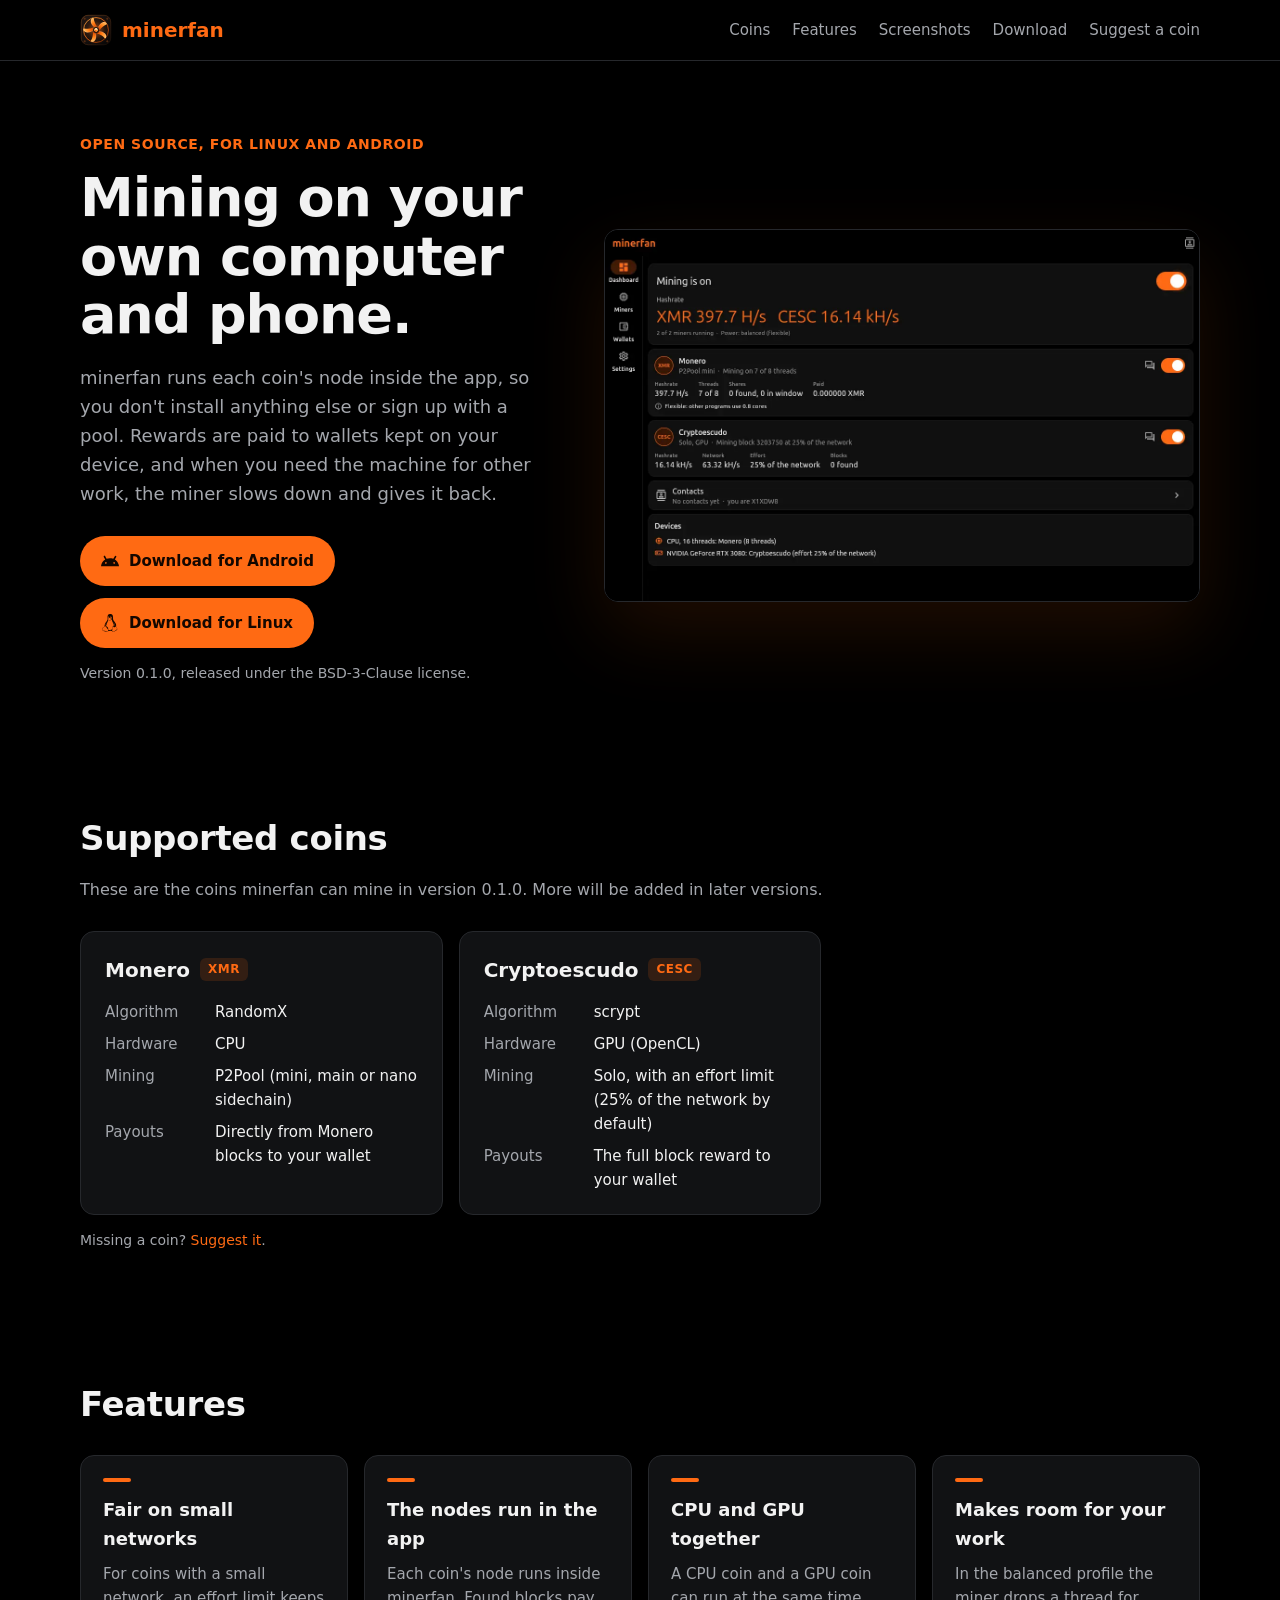
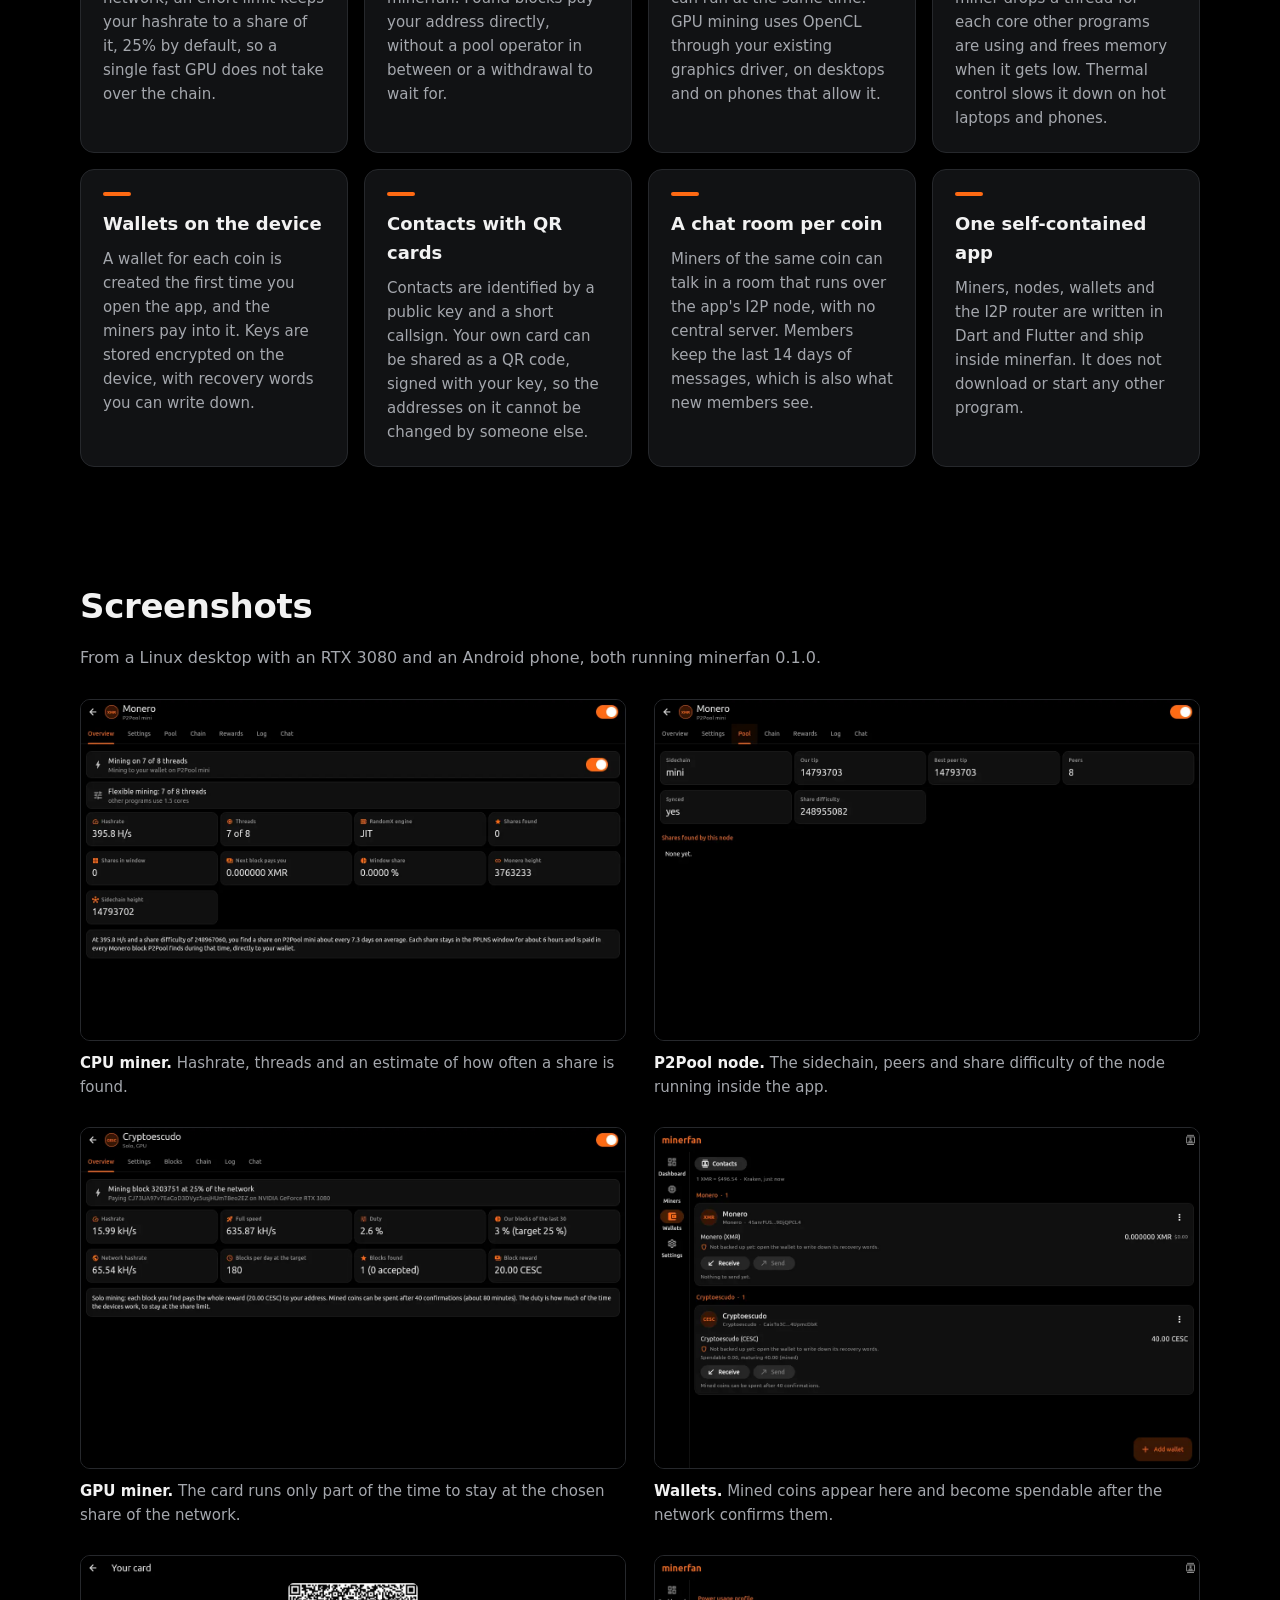
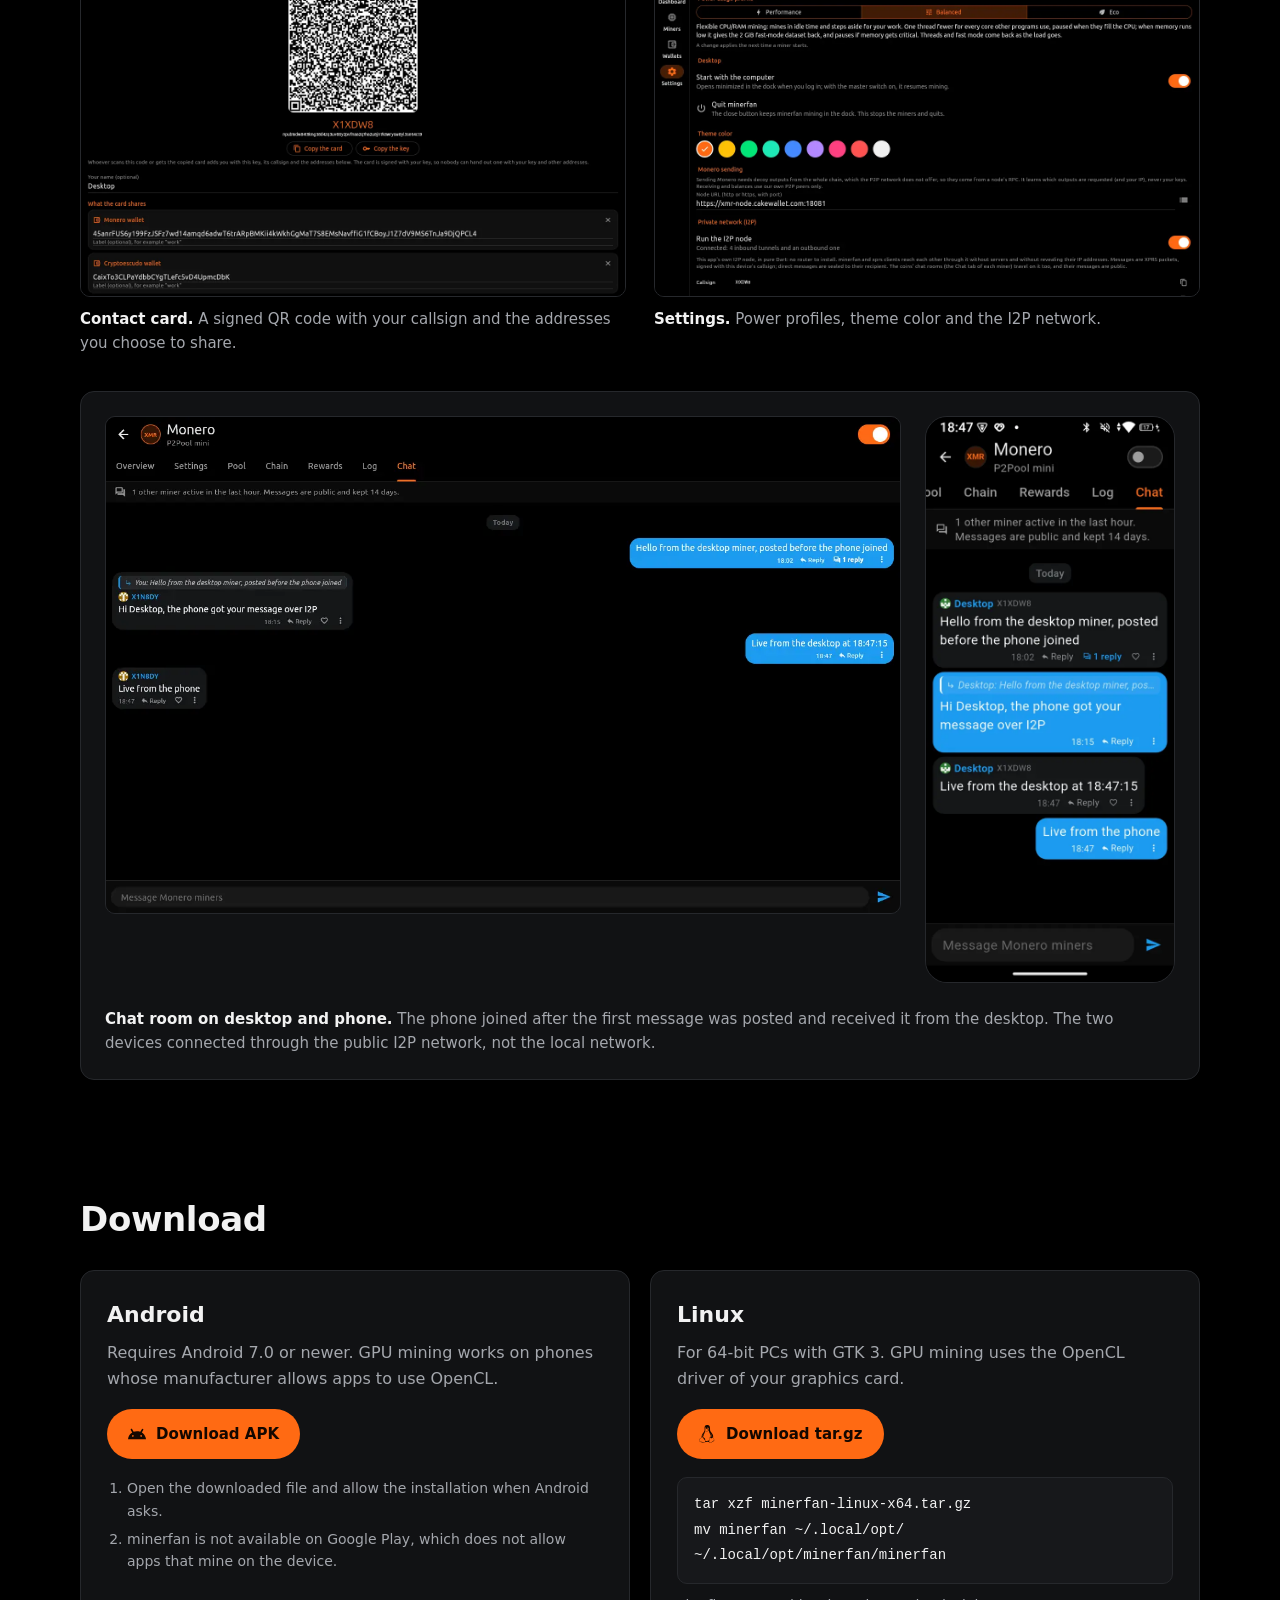
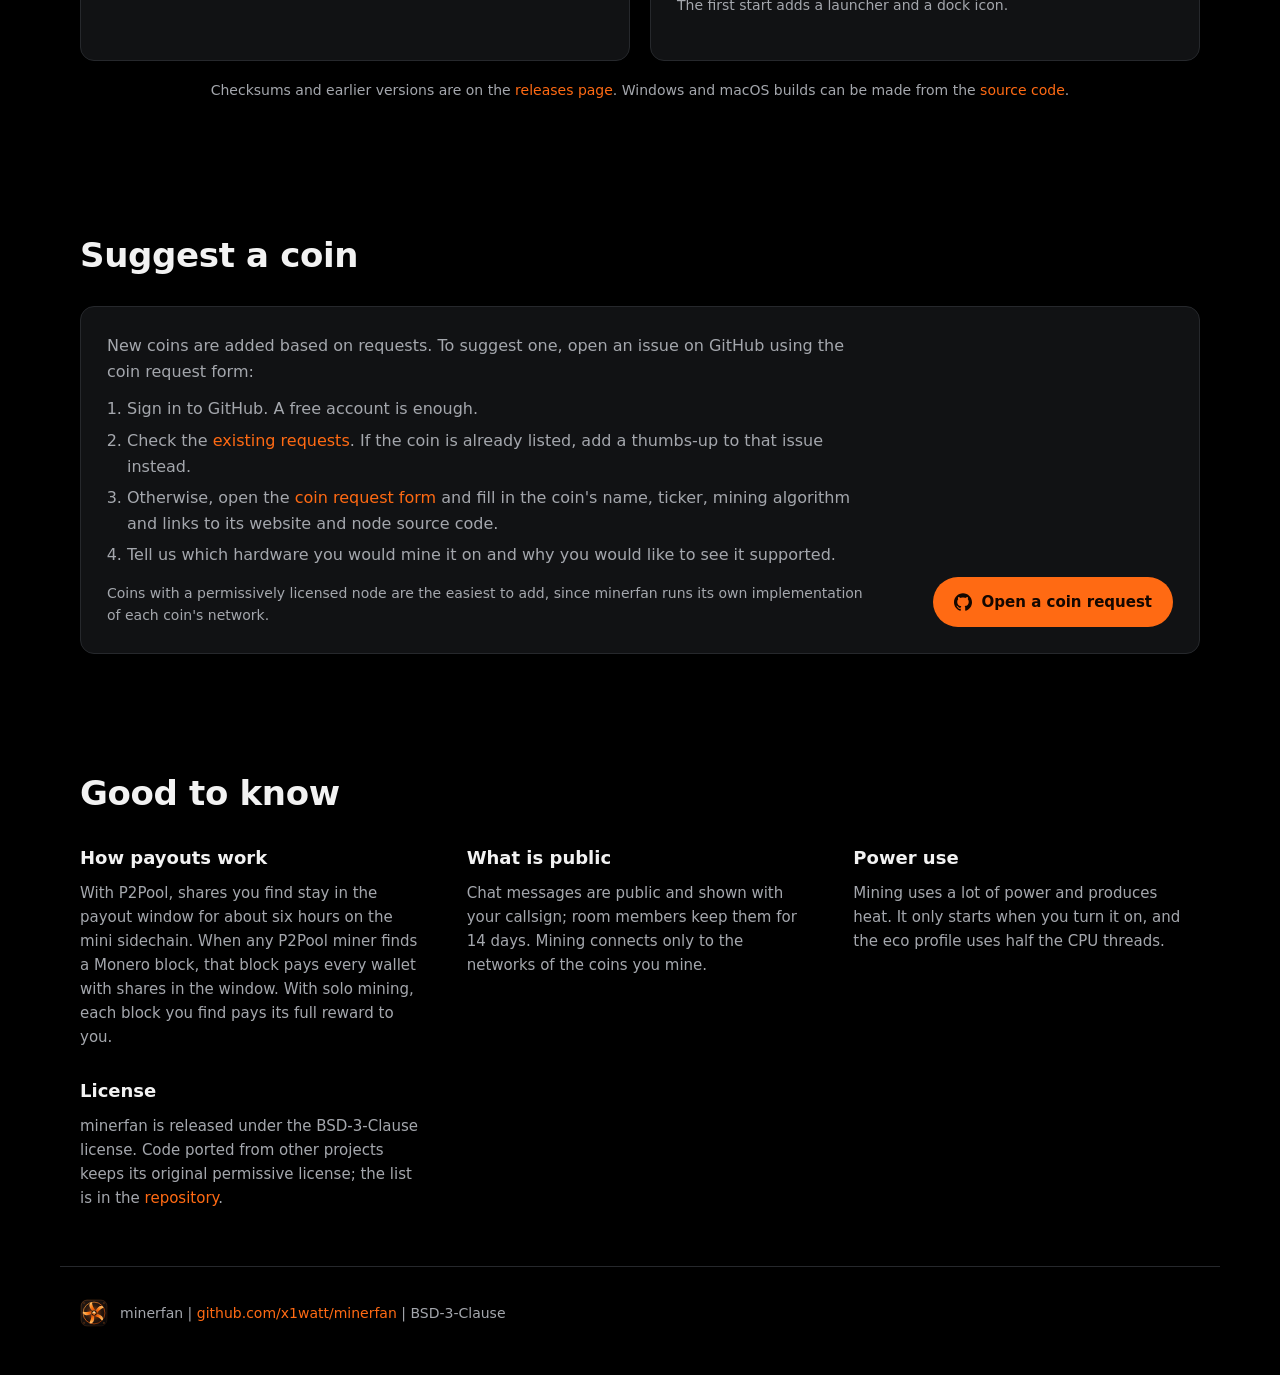
==== commit 950e0ea7: "Supported coins section; no source button in the header area List the coins mined in 0.1.0 with algo" ====
--- a/index.html
+++ b/index.html
@@ -27,6 +27,7 @@
   <div class="wrap bar">
     <a class="brand" href="#"><img src="img/icon.svg" alt="" width="32" height="32"> minerfan</a>
     <nav>
+      <a href="#coins">Coins</a>
       <a href="#features">Features</a>
       <a href="#screens">Screenshots</a>
       <a href="#download">Download</a>
@@ -48,7 +49,6 @@
     <div class="cta">
       <a class="btn primary" href="https://github.com/x1watt/minerfan/releases/latest/download/minerfan-android.apk"><svg class="os" aria-hidden="true"><use href="#i-android"/></svg>Download for Android</a>
       <a class="btn primary" href="https://github.com/x1watt/minerfan/releases/latest/download/minerfan-linux-x64.tar.gz"><svg class="os" aria-hidden="true"><use href="#i-linux"/></svg>Download for Linux</a>
-      <a class="btn ghost" href="https://github.com/x1watt/minerfan"><svg class="os" aria-hidden="true"><use href="#i-github"/></svg>Source code</a>
     </div>
     <p class="fine">Version 0.1.0, released under the BSD-3-Clause license.</p>
   </div>
@@ -57,14 +57,41 @@
   </figure>
 </section>
 
+<section id="coins" class="wrap">
+  <h2>Supported coins</h2>
+  <p class="section-lead">These are the coins minerfan can mine in version
+  0.1.0. More will be added in later versions.</p>
+  <div class="coins">
+    <article class="coin">
+      <h3>Monero <span class="ticker">XMR</span></h3>
+      <dl>
+        <dt>Algorithm</dt><dd>RandomX</dd>
+        <dt>Hardware</dt><dd>CPU</dd>
+        <dt>Mining</dt><dd>P2Pool (mini, main or nano sidechain)</dd>
+        <dt>Payouts</dt><dd>Directly from Monero blocks to your wallet</dd>
+      </dl>
+    </article>
+    <article class="coin">
+      <h3>Cryptoescudo <span class="ticker">CESC</span></h3>
+      <dl>
+        <dt>Algorithm</dt><dd>scrypt</dd>
+        <dt>Hardware</dt><dd>GPU (OpenCL)</dd>
+        <dt>Mining</dt><dd>Solo, with an effort limit (25% of the network by default)</dd>
+        <dt>Payouts</dt><dd>The full block reward to your wallet</dd>
+      </dl>
+    </article>
+  </div>
+  <p class="fine">Missing a coin? <a href="#suggest">Suggest it</a>.</p>
+</section>
+
 <section id="features" class="wrap">
   <h2>Features</h2>
   <div class="grid">
     <article class="card">
-      <h3>Coins you can mine now</h3>
-      <p>Monero on the CPU, through a P2Pool node, and Cryptoescudo on the GPU,
-      mined solo. More coins will be added over time, and you can
-      <a href="#suggest">suggest one</a>.</p>
+      <h3>Fair on small networks</h3>
+      <p>For coins with a small network, an effort limit keeps your hashrate
+      to a share of it, 25% by default, so a single fast GPU does not take
+      over the chain.</p>
     </article>
     <article class="card">
       <h3>The nodes run in the app</h3>
--- a/style.css
+++ b/style.css
@@ -252,3 +252,41 @@
   nav a[href="#screens"], nav a[href="#suggest"] { display: none; }
   .btn { justify-content: center; }
 }
+
+/* supported coins */
+.coins {
+  display: grid;
+  grid-template-columns: repeat(auto-fill, minmax(340px, 1fr));
+  gap: 16px;
+  margin-bottom: 14px;
+}
+.coin {
+  background: var(--panel);
+  border: 1px solid var(--line);
+  border-radius: var(--radius);
+  padding: 22px 24px;
+}
+.coin h3 { font-size: 20px; margin-bottom: 14px; display: flex; align-items: center; gap: 10px; }
+.ticker {
+  font-size: 12px;
+  font-weight: 700;
+  color: var(--accent);
+  background: var(--accent-soft);
+  border-radius: 6px;
+  padding: 2px 8px;
+  letter-spacing: 0.04em;
+}
+.coin dl {
+  display: grid;
+  grid-template-columns: 96px 1fr;
+  gap: 8px 14px;
+  margin: 0;
+  font-size: 15px;
+}
+.coin dt { color: var(--muted); }
+.coin dd { margin: 0; }
+
+@media (max-width: 560px) {
+  nav a[href="#coins"] { display: none; }
+  .coins { grid-template-columns: 1fr; }
+}
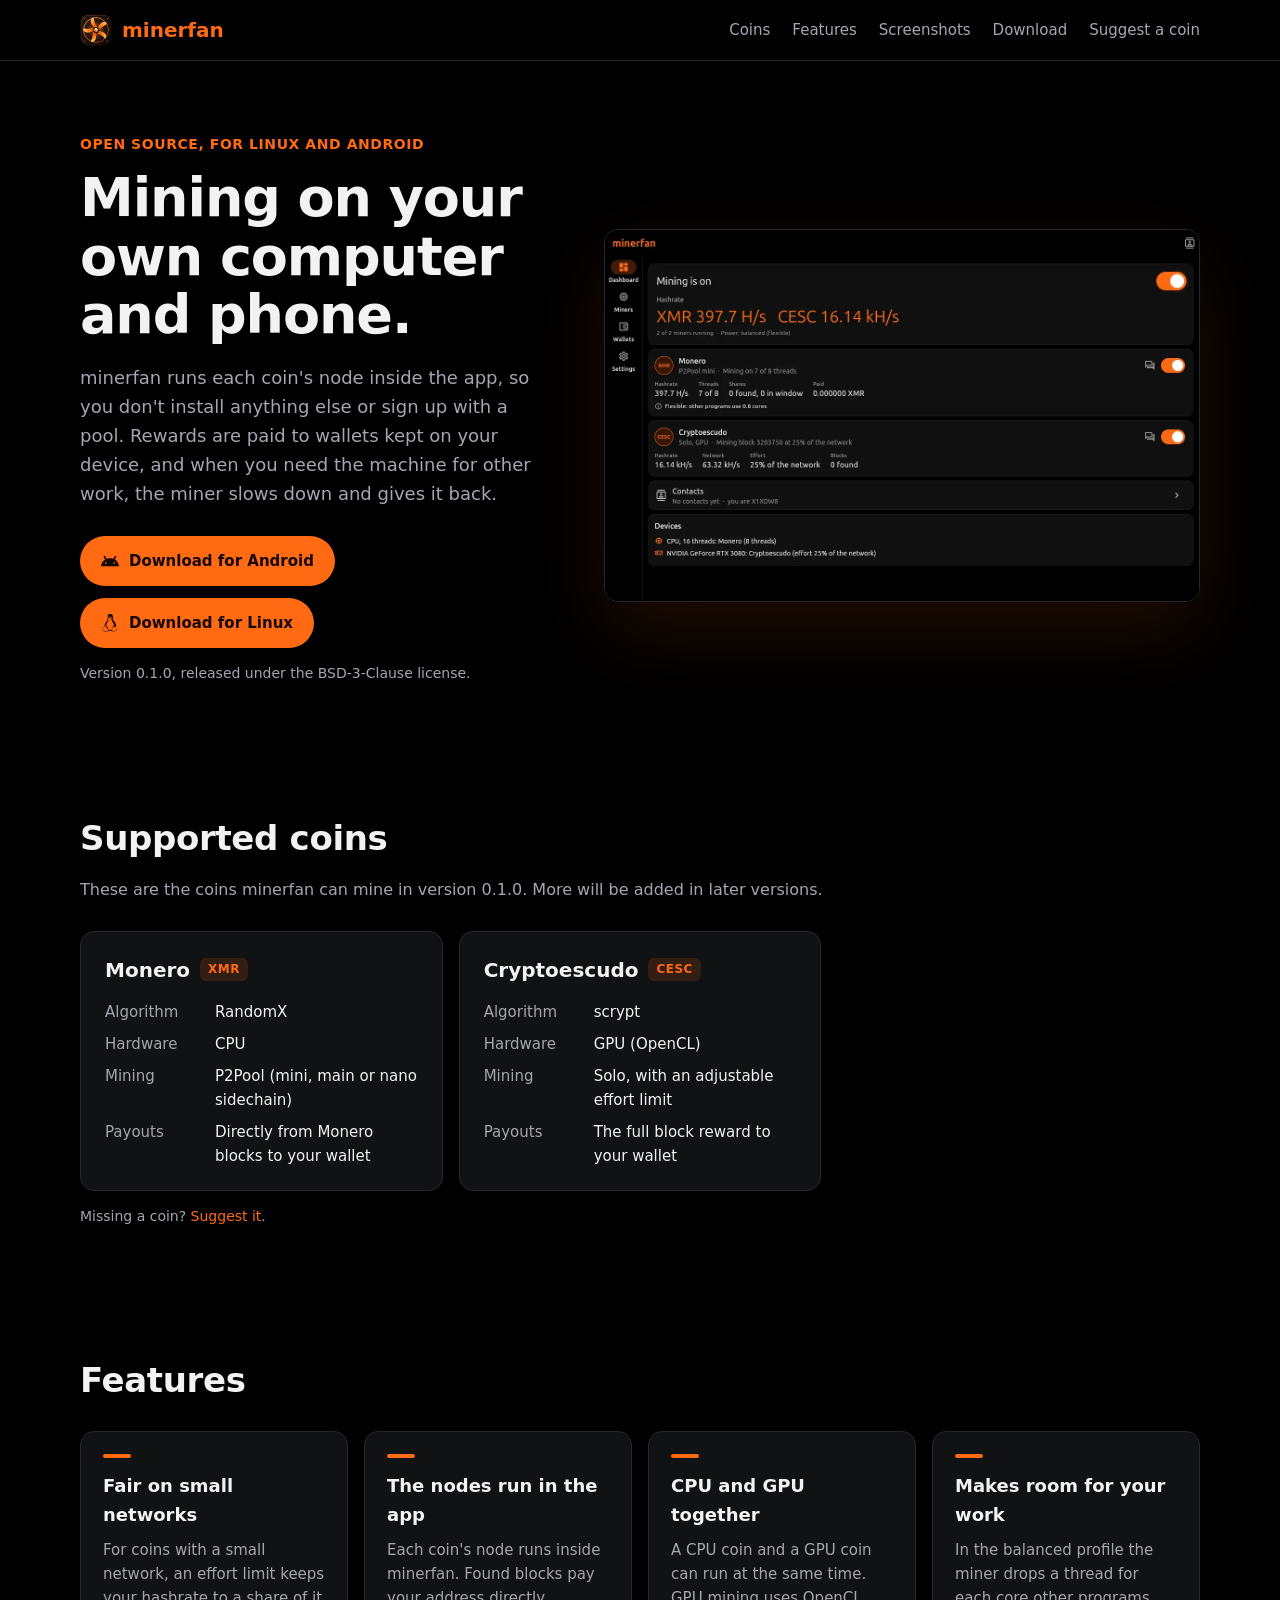
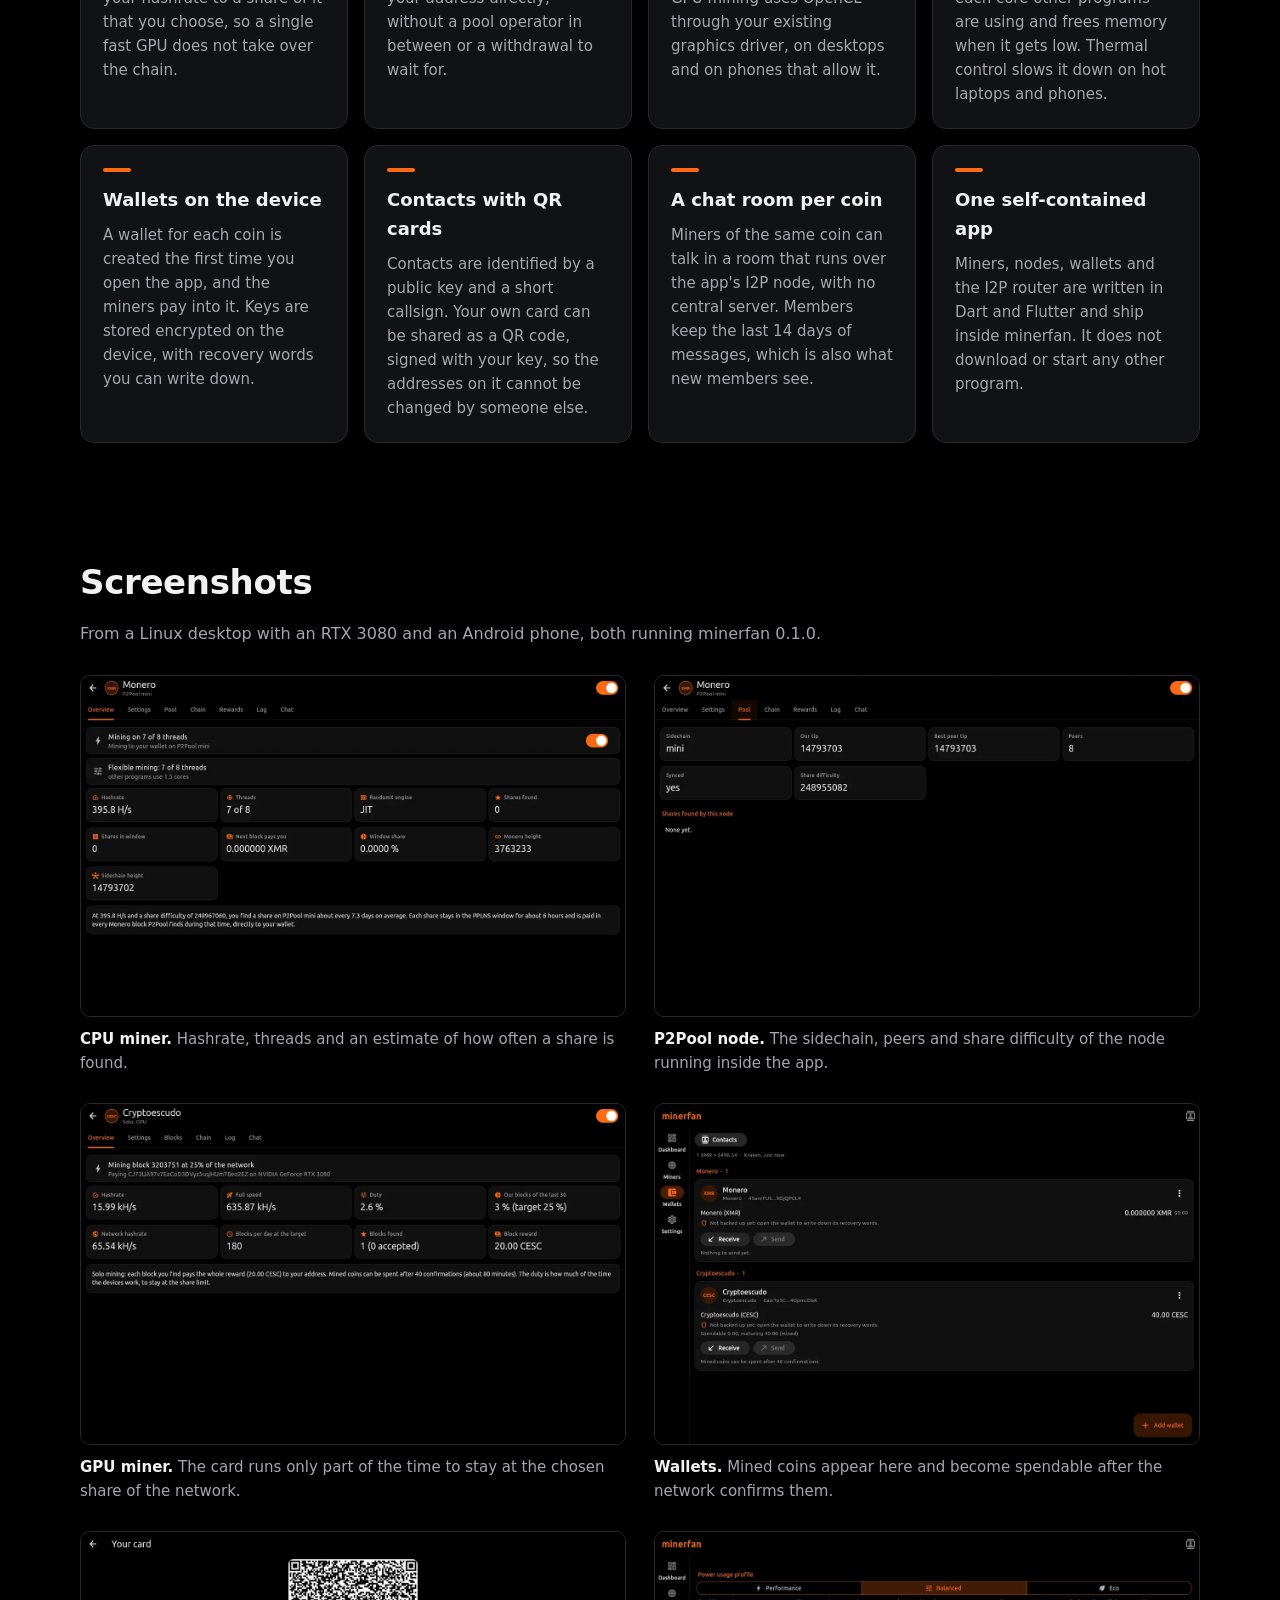
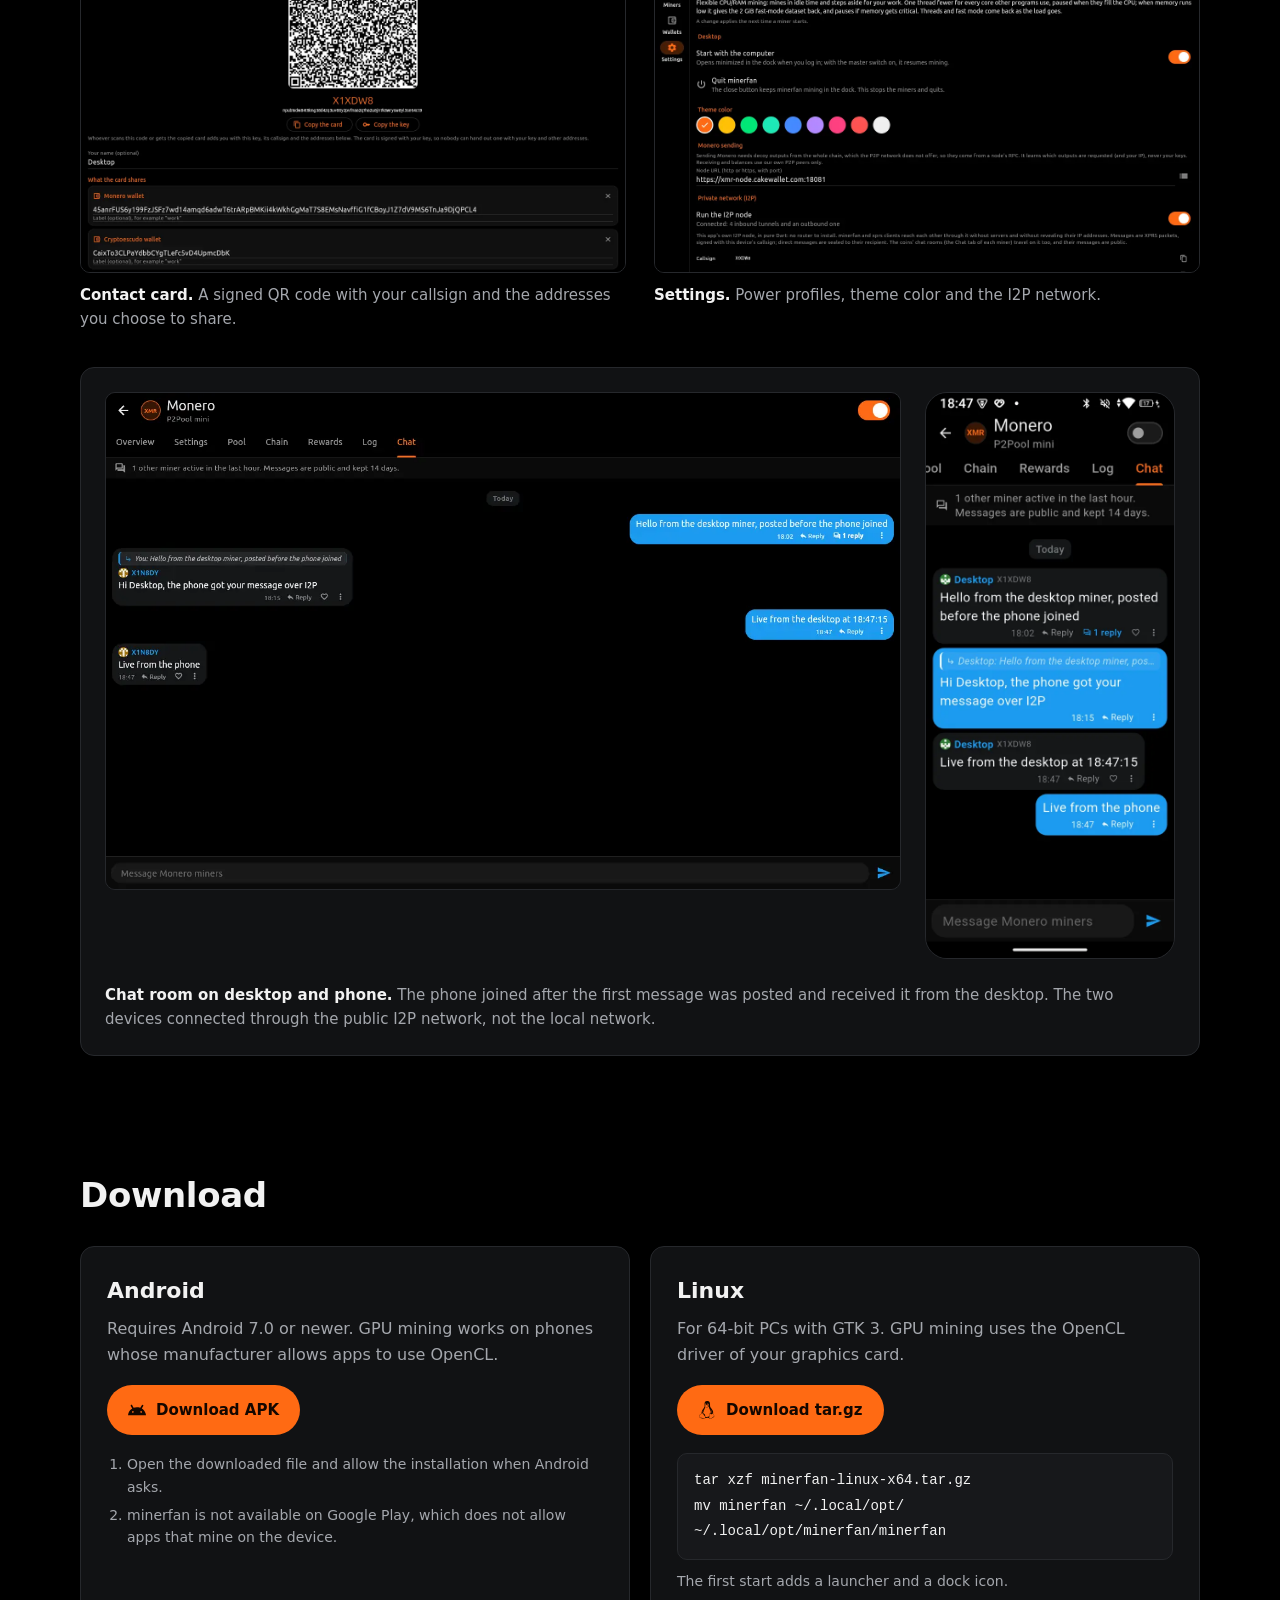
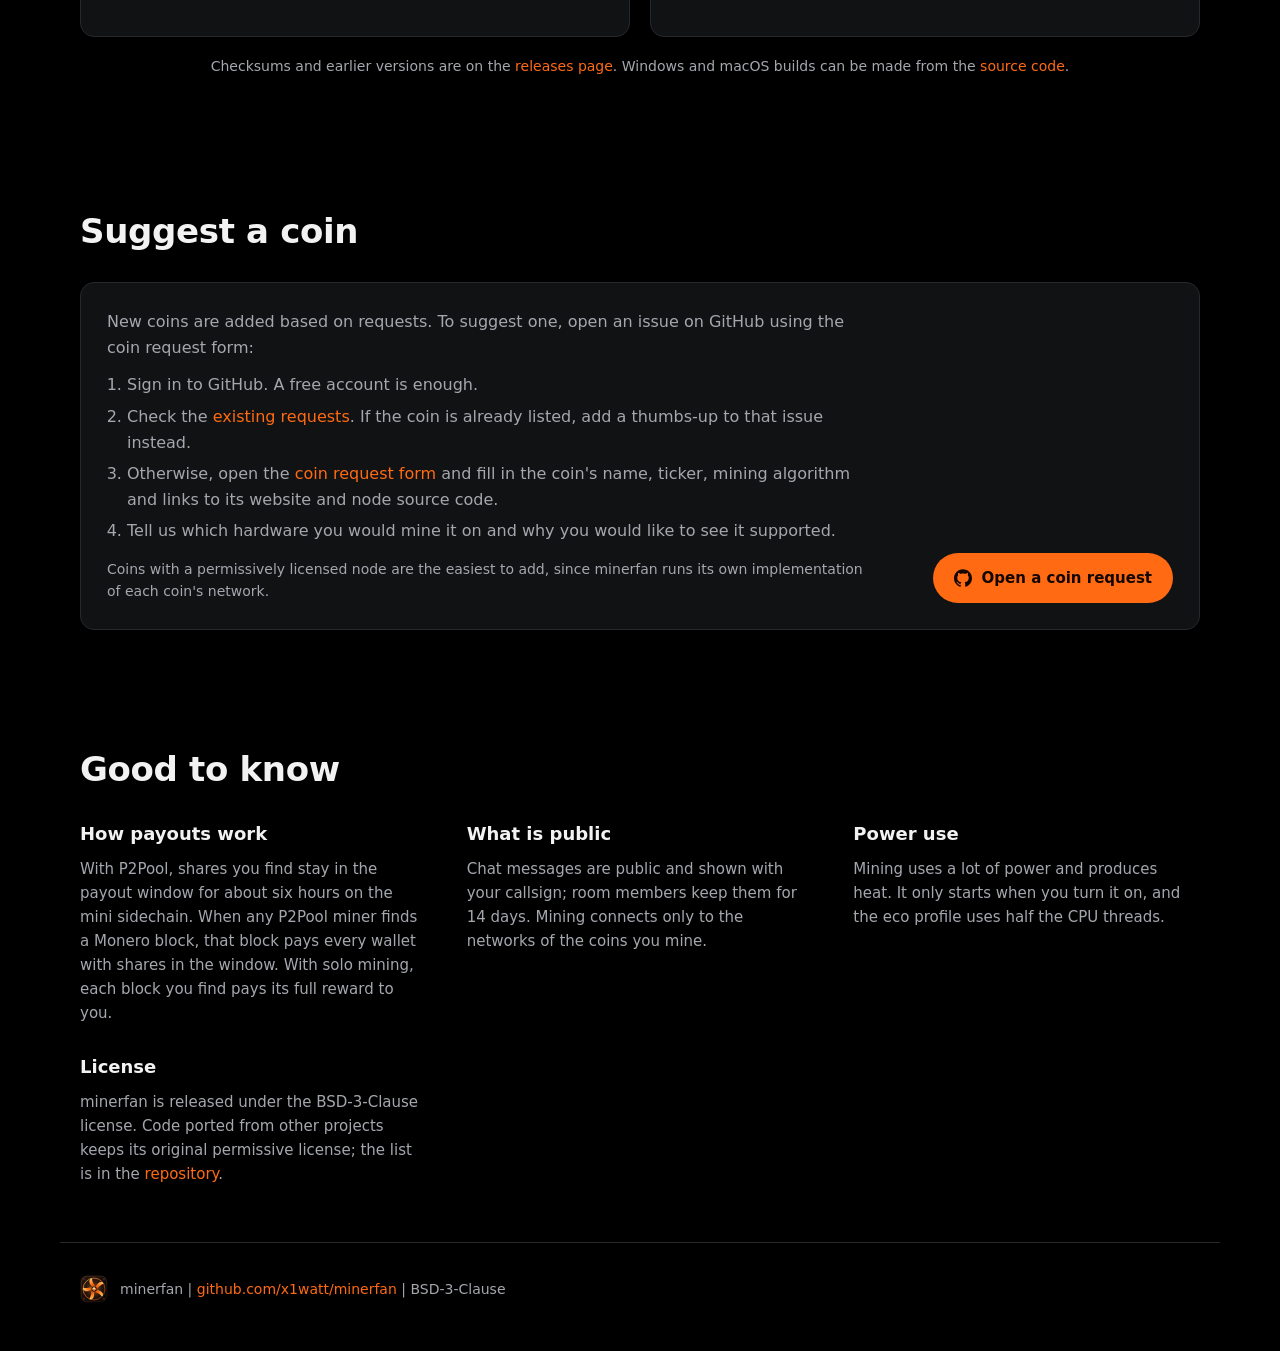
==== commit 612475df: "Do not state the default effort share; it will change" ====
--- a/index.html
+++ b/index.html
@@ -76,7 +76,7 @@
       <dl>
         <dt>Algorithm</dt><dd>scrypt</dd>
         <dt>Hardware</dt><dd>GPU (OpenCL)</dd>
-        <dt>Mining</dt><dd>Solo, with an effort limit (25% of the network by default)</dd>
+        <dt>Mining</dt><dd>Solo, with an adjustable effort limit</dd>
         <dt>Payouts</dt><dd>The full block reward to your wallet</dd>
       </dl>
     </article>
@@ -90,7 +90,7 @@
     <article class="card">
       <h3>Fair on small networks</h3>
       <p>For coins with a small network, an effort limit keeps your hashrate
-      to a share of it, 25% by default, so a single fast GPU does not take
+      to a share of it that you choose, so a single fast GPU does not take
       over the chain.</p>
     </article>
     <article class="card">
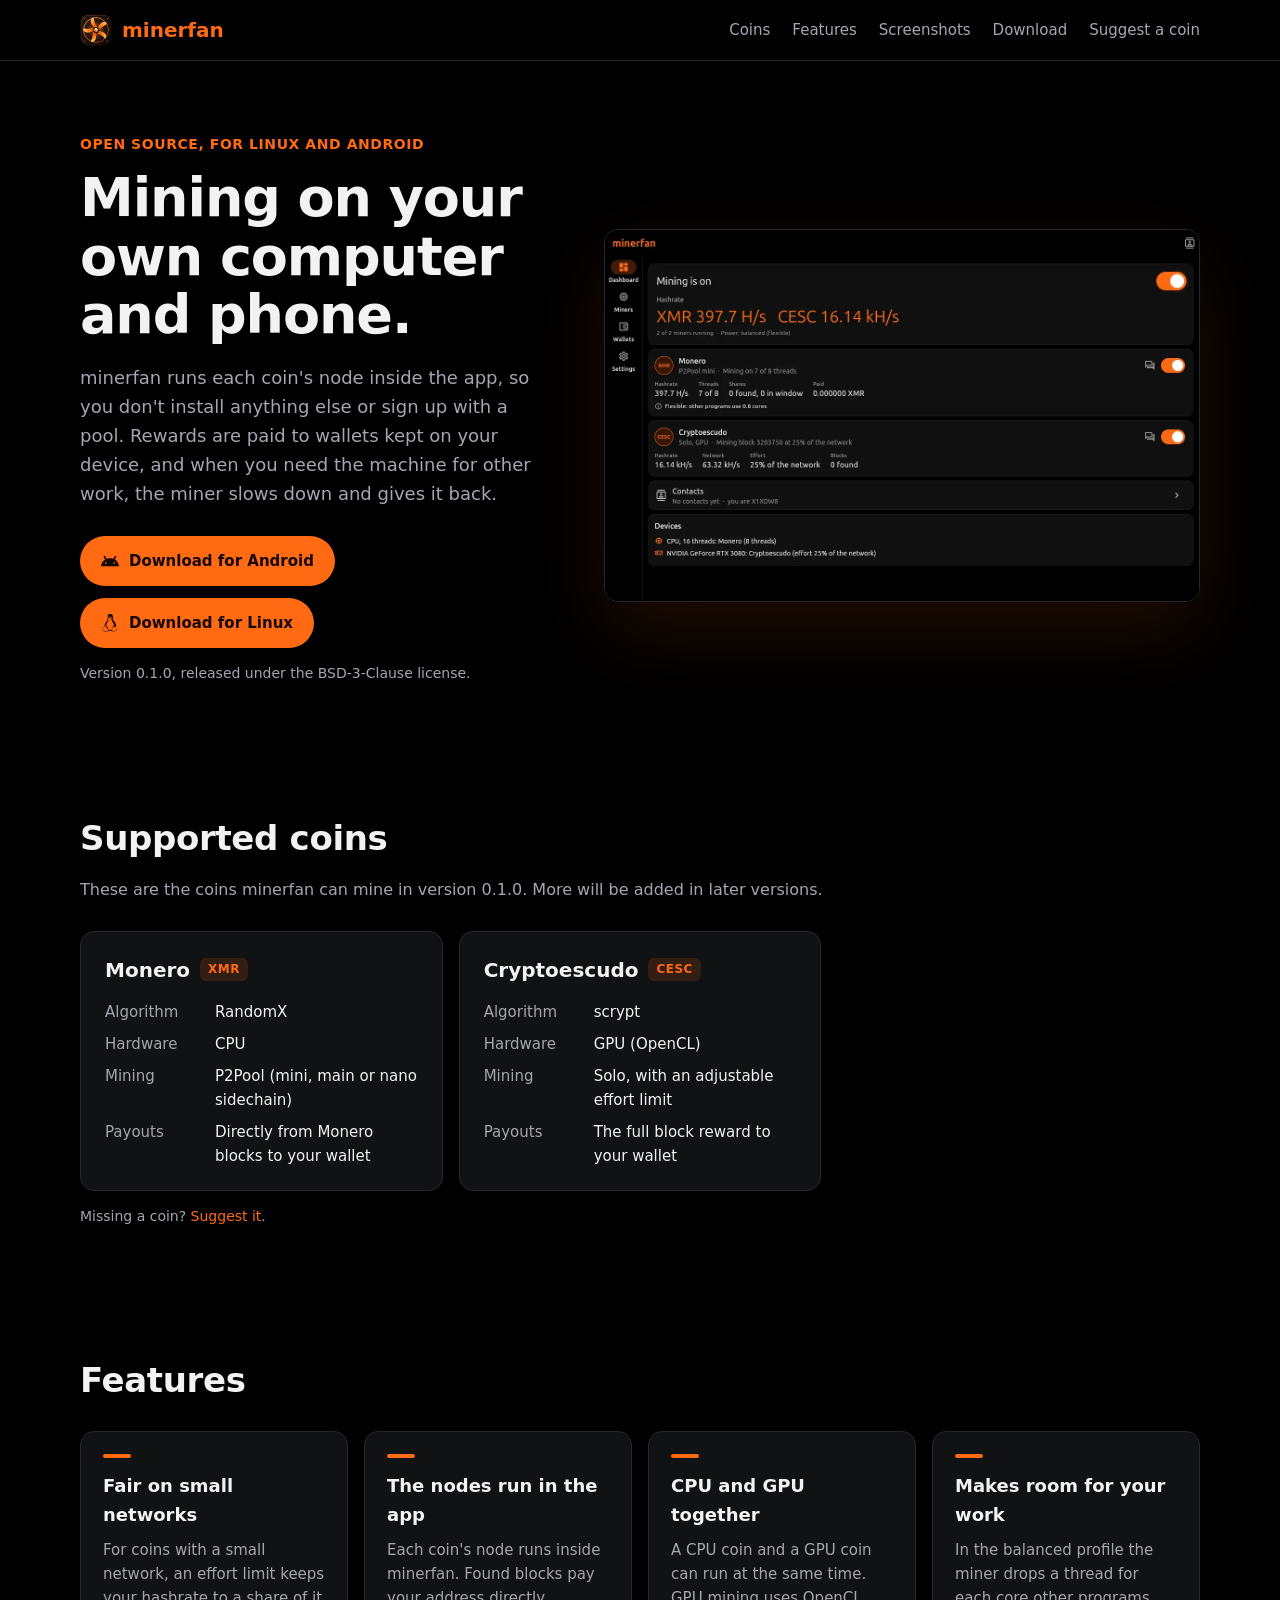
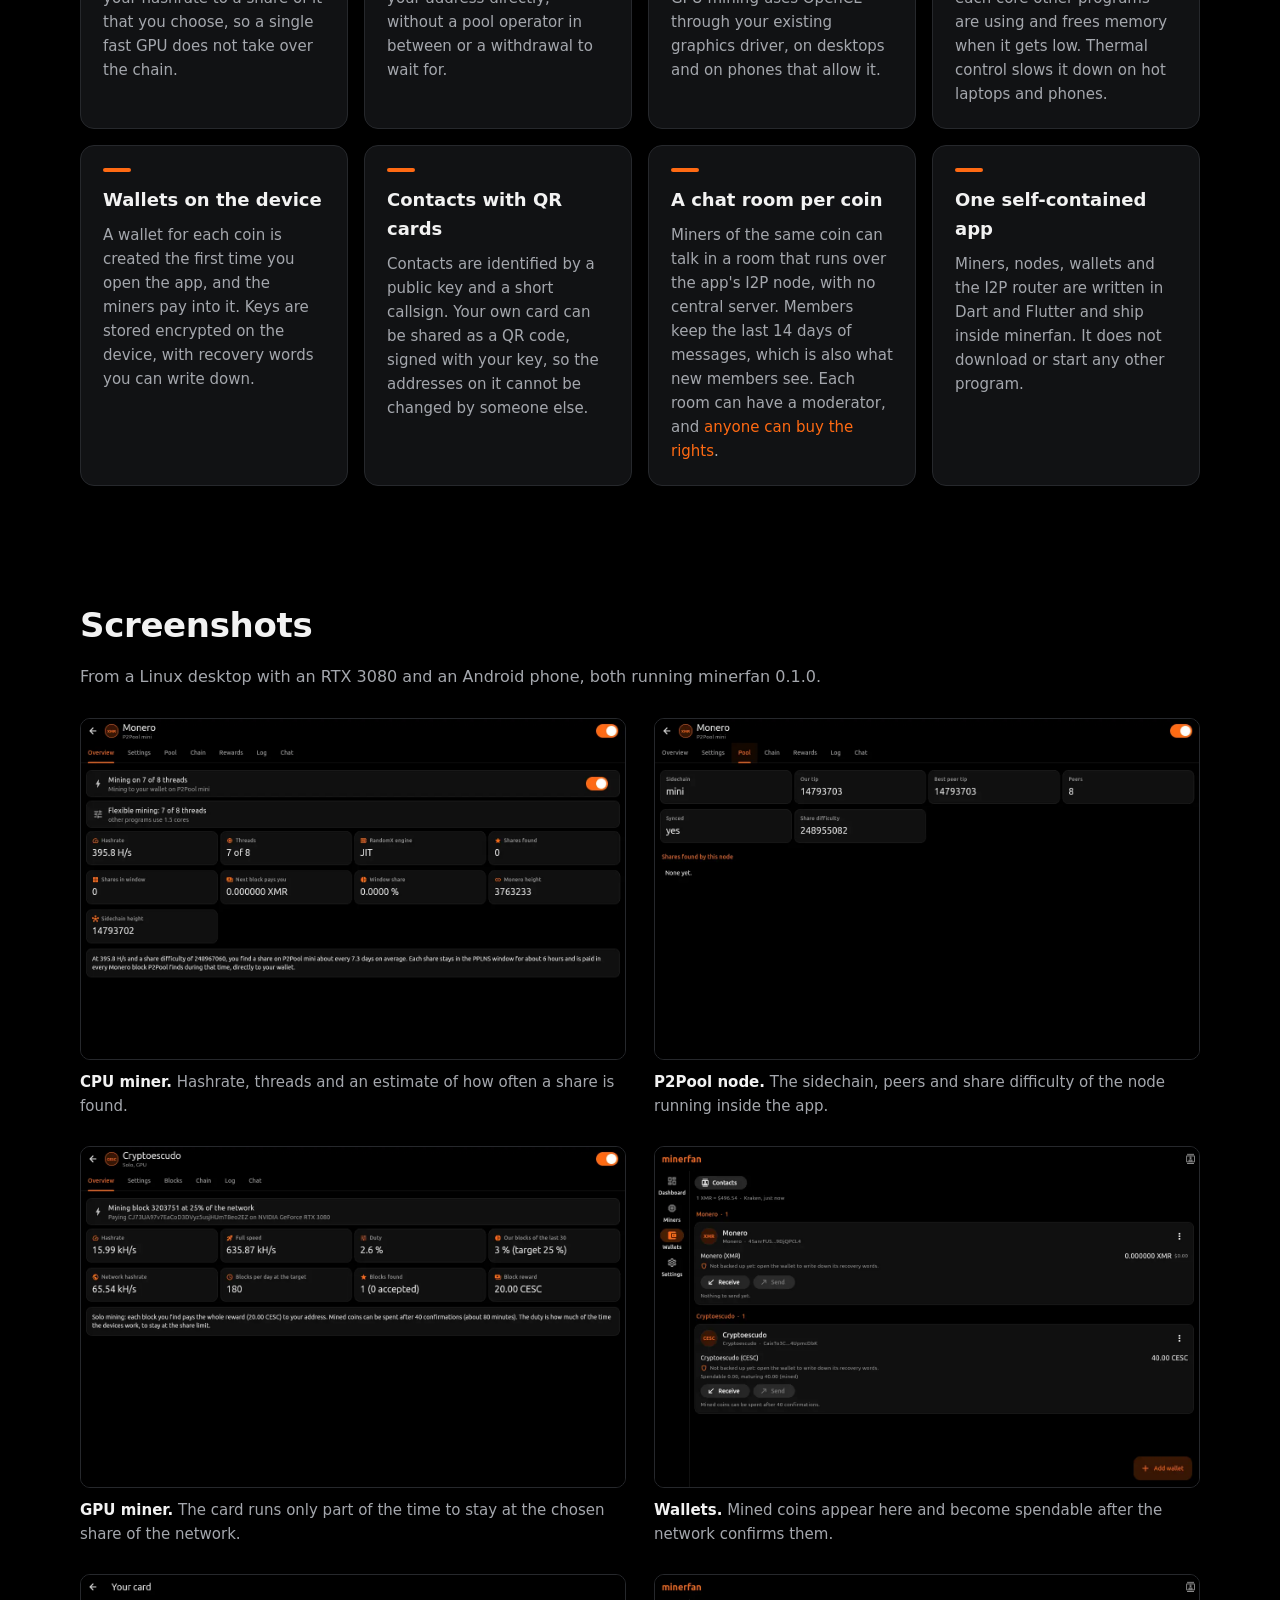
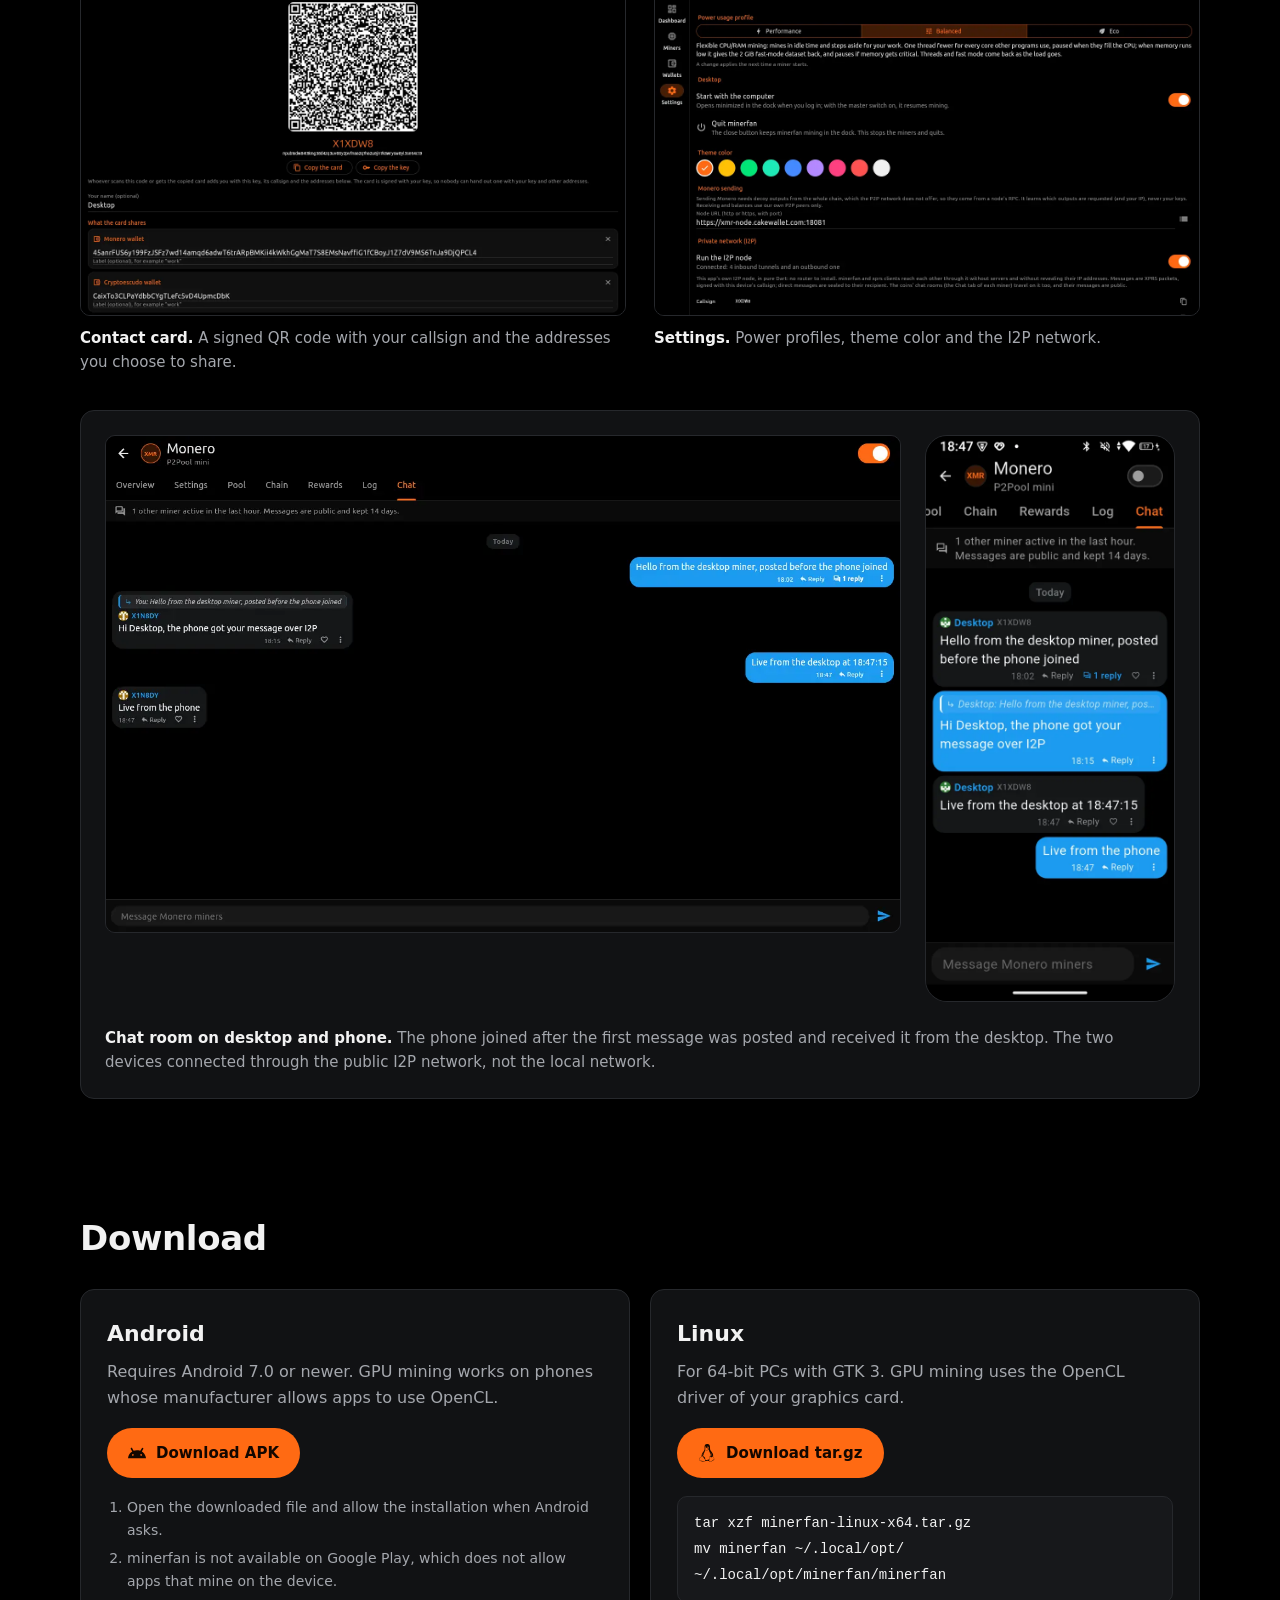
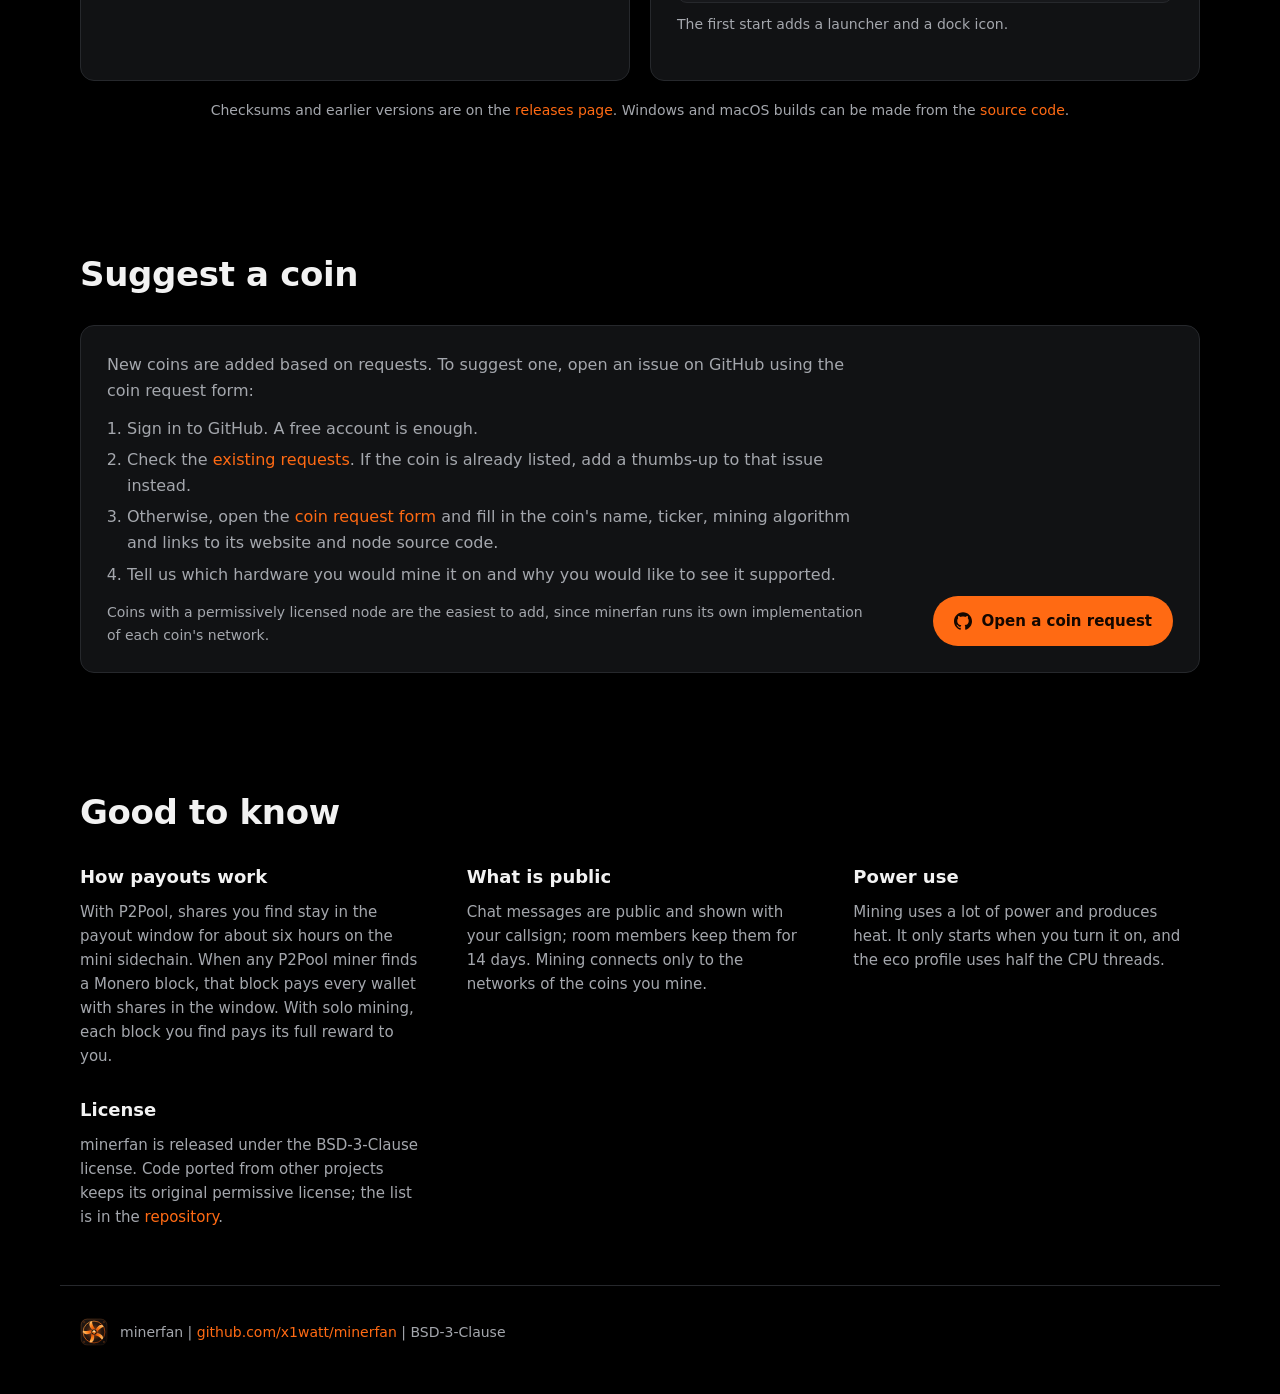
==== commit f653abac: "Room moderator rights page (addresses to be published), linked from the chat card" ====
--- a/index.html
+++ b/index.html
@@ -127,7 +127,8 @@
       <h3>A chat room per coin</h3>
       <p>Miners of the same coin can talk in a room that runs over the app's
       I2P node, with no central server. Members keep the last 14 days of
-      messages, which is also what new members see.</p>
+      messages, which is also what new members see. Each room can have a
+      moderator, and <a href="moderation.html">anyone can buy the rights</a>.</p>
     </article>
     <article class="card">
       <h3>One self-contained app</h3>
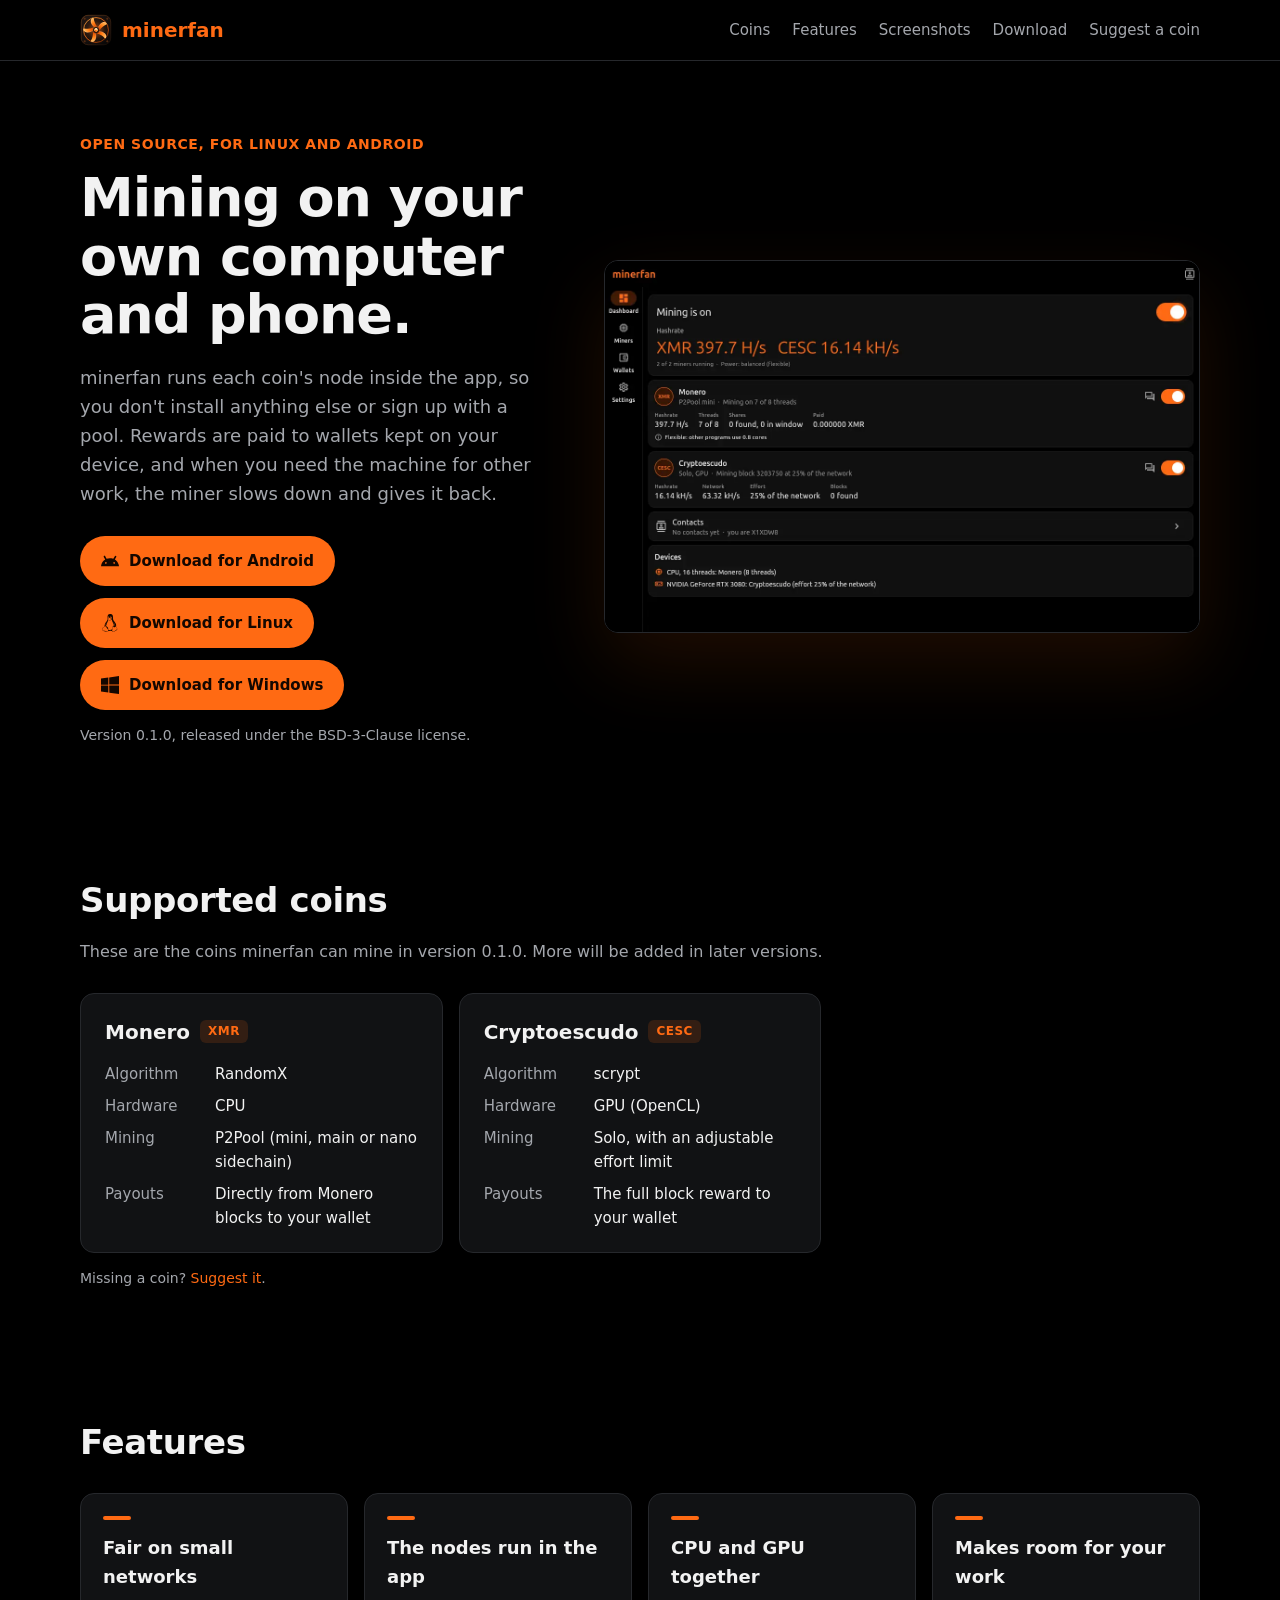
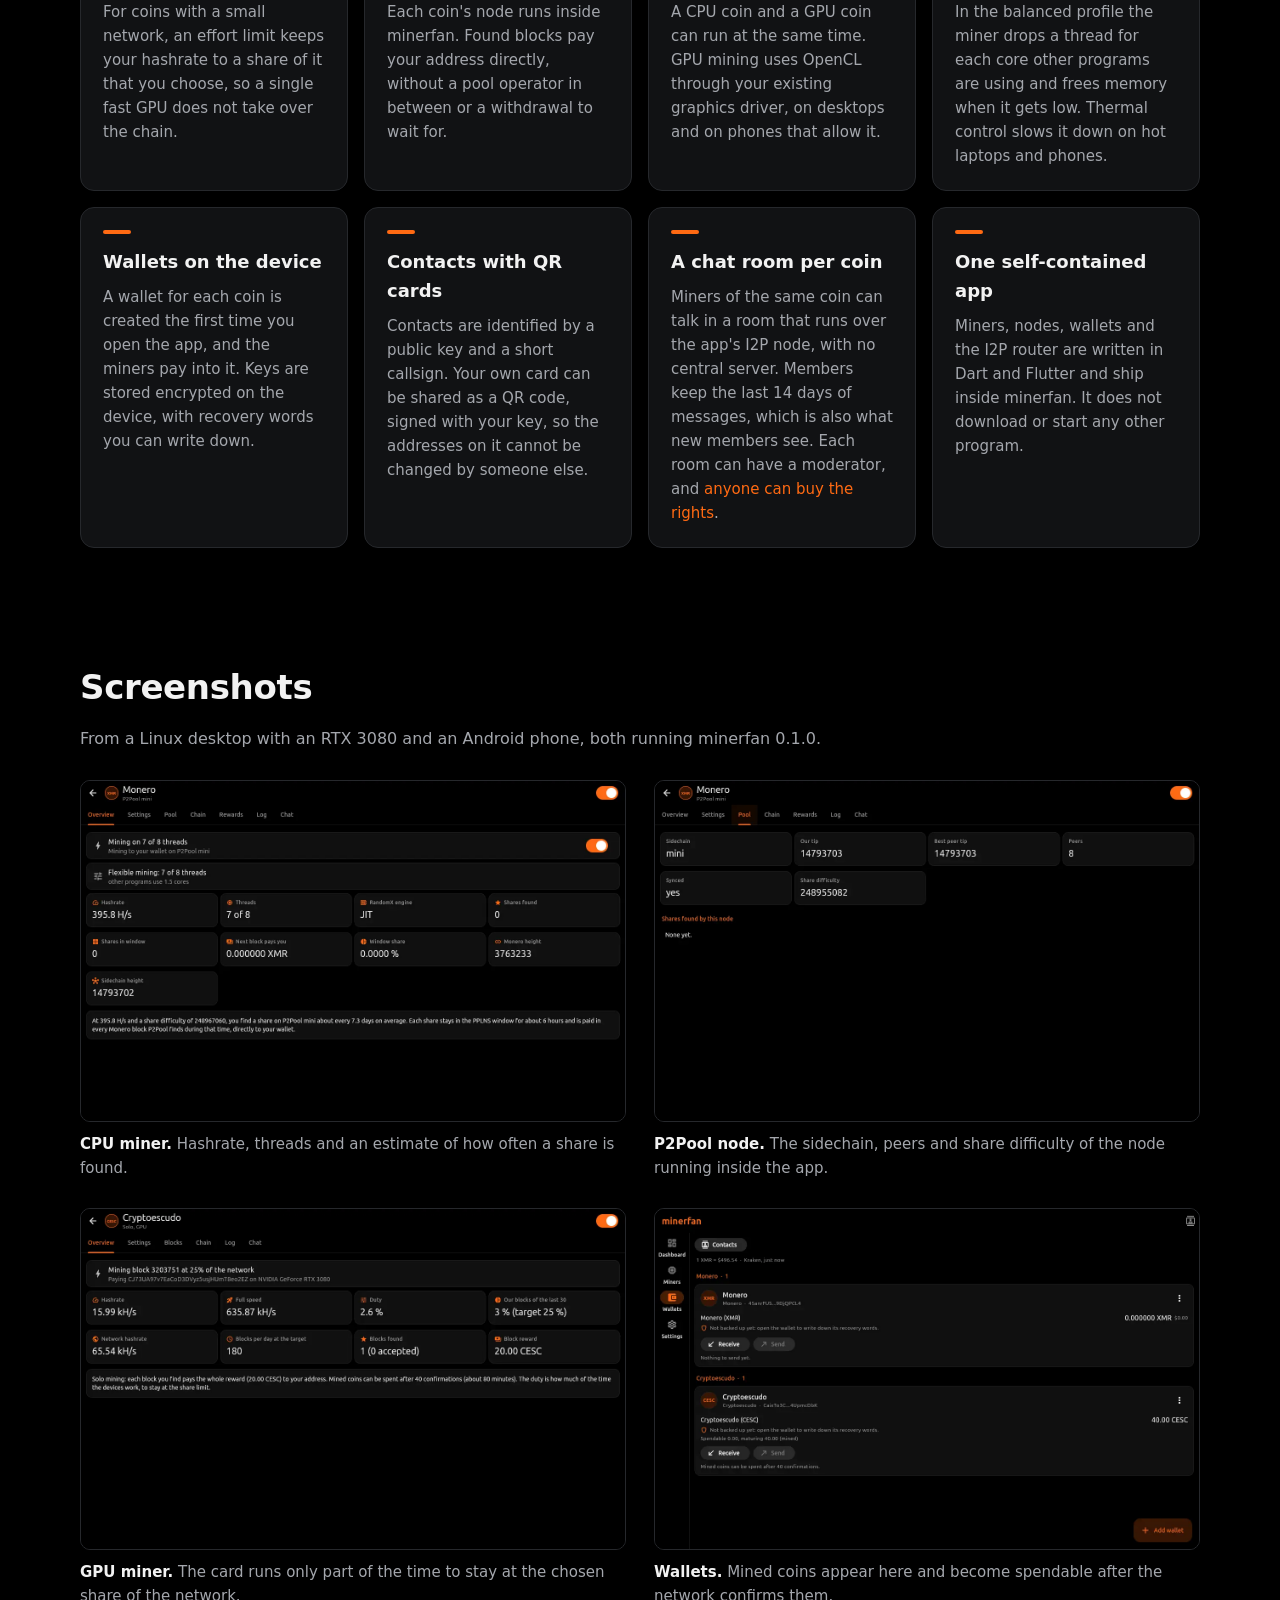
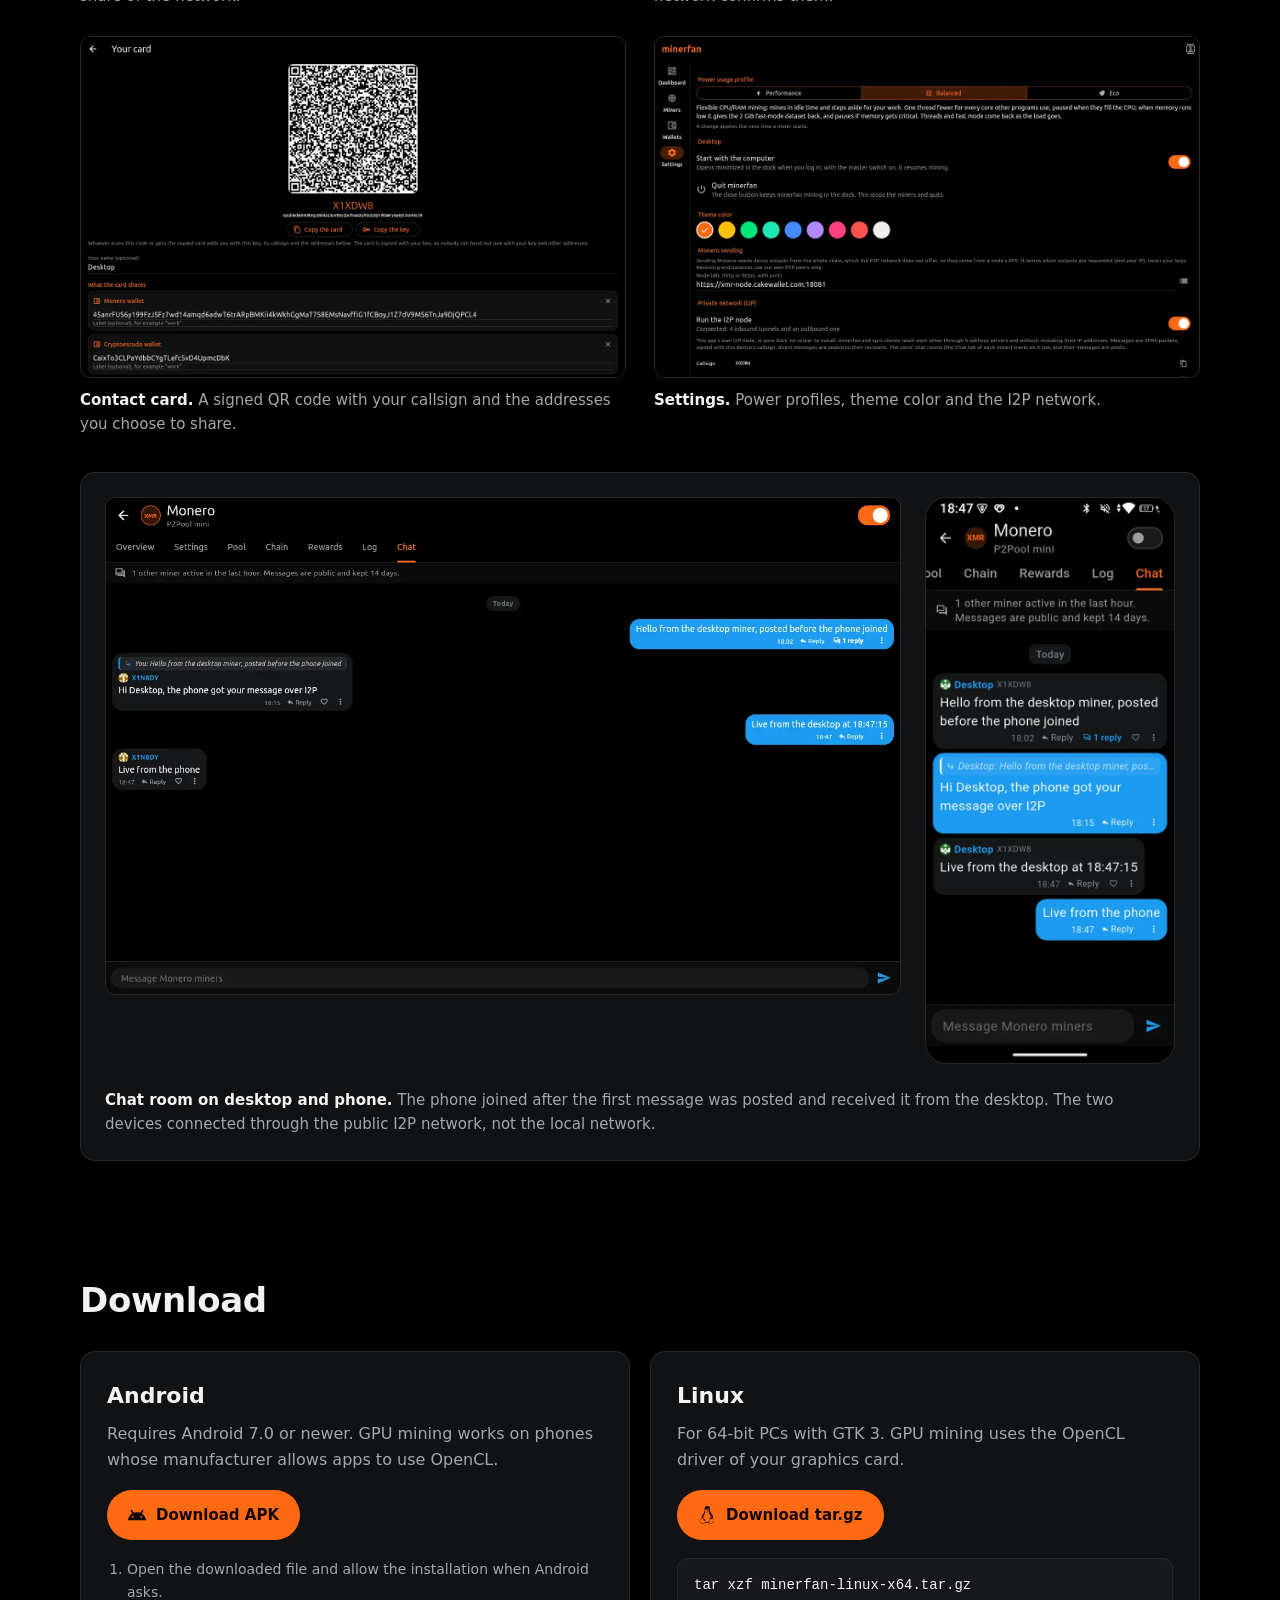
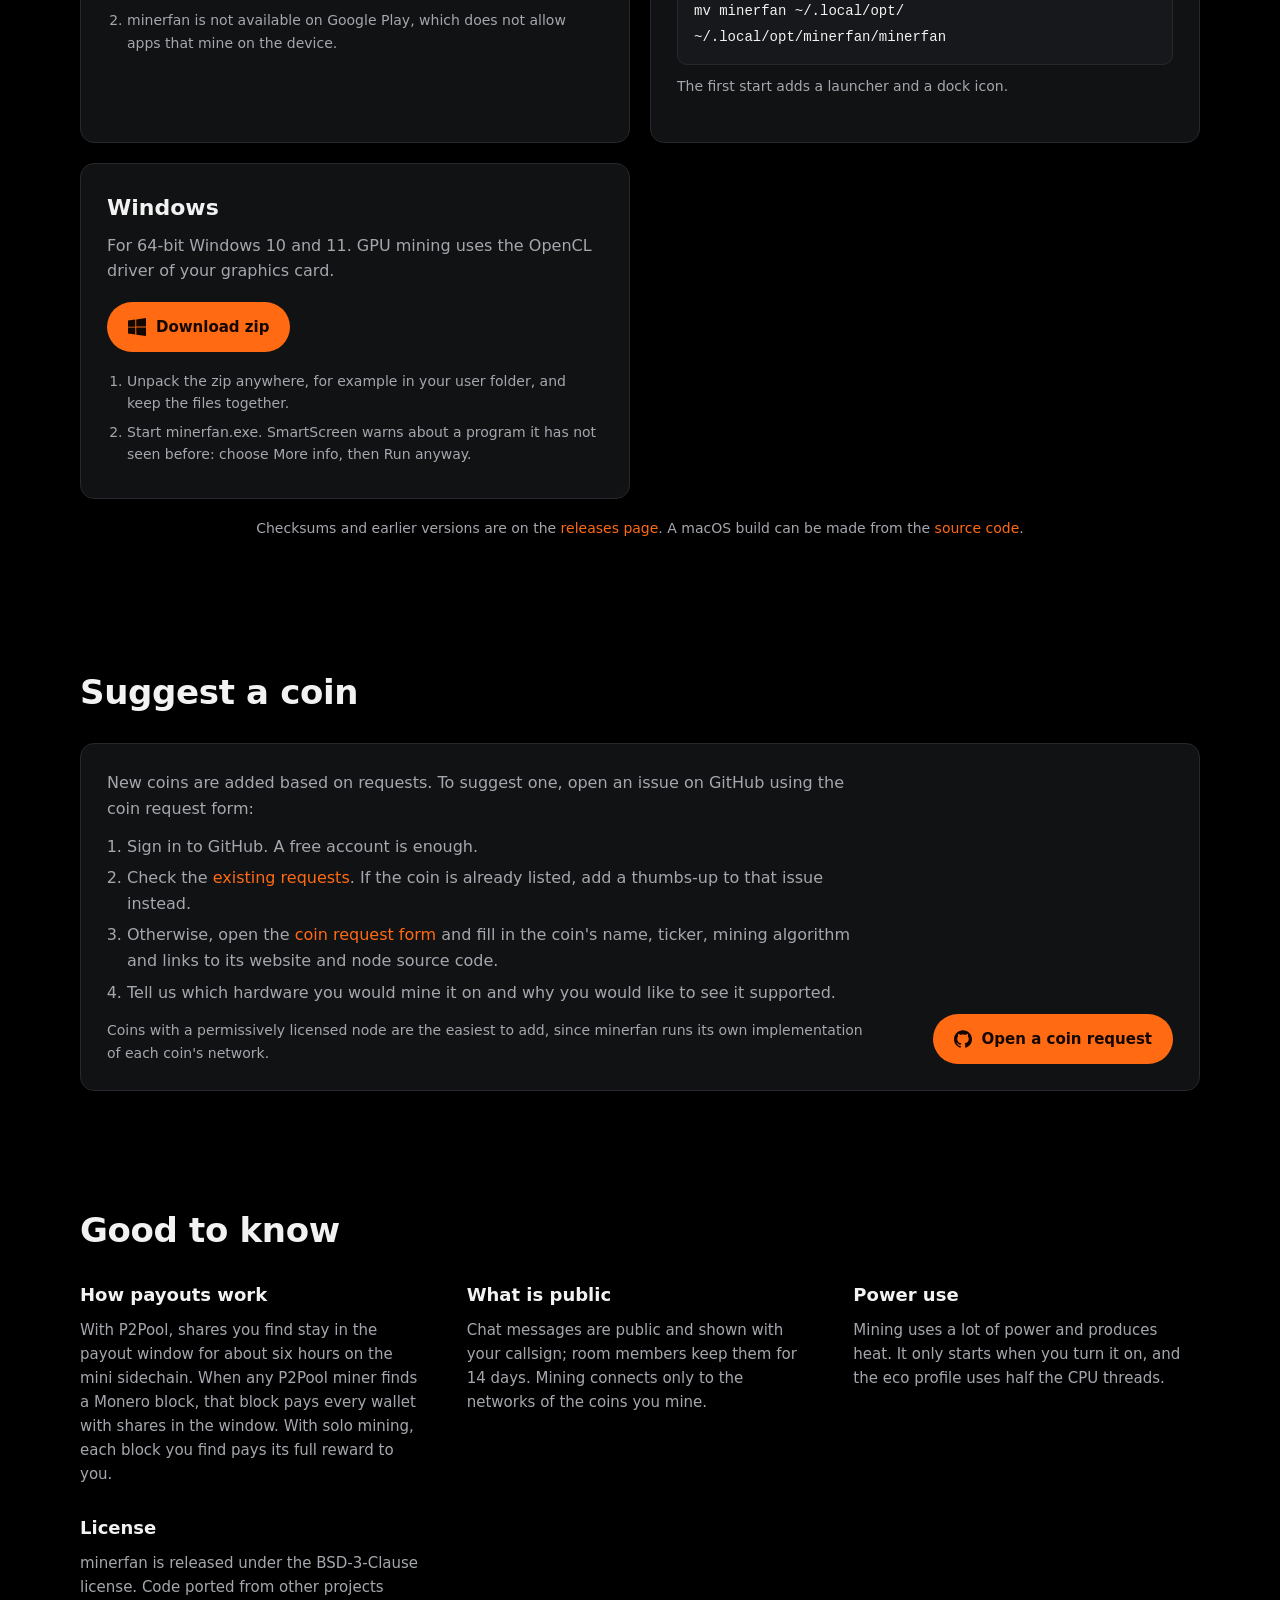
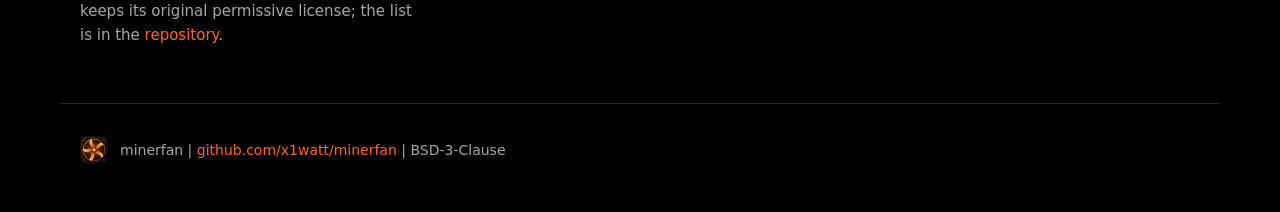
==== commit 02a05a1b: "Downloads: add the Windows build" ====
--- a/index.html
+++ b/index.html
@@ -20,6 +20,7 @@
 <svg width="0" height="0" style="position:absolute" aria-hidden="true">
   <symbol id="i-android" viewBox="0 0 24 24"><path d="M18.4395 5.5586c-.675 1.1664-1.352 2.3318-2.0274 3.498-.0366-.0155-.0742-.0286-.1113-.043-1.8249-.6957-3.484-.8-4.42-.787-1.8551.0185-3.3544.4643-4.2597.8203-.084-.1494-1.7526-3.021-2.0215-3.4864a1.1451 1.1451 0 0 0-.1406-.1914c-.3312-.364-.9054-.4859-1.379-.203-.475.282-.7136.9361-.3886 1.5019 1.9466 3.3696-.0966-.2158 1.9473 3.3593.0172.031-.4946.2642-1.3926 1.0177C2.8987 12.176.452 14.772 0 18.9902h24c-.119-1.1108-.3686-2.099-.7461-3.0683-.7438-1.9118-1.8435-3.2928-2.7402-4.1836a12.1048 12.1048 0 0 0-2.1309-1.6875c.6594-1.122 1.312-2.2559 1.9649-3.3848.2077-.3615.1886-.7956-.0079-1.1191a1.1001 1.1001 0 0 0-.8515-.5332c-.5225-.0536-.9392.3128-1.0488.5449zm-.0391 8.461c.3944.5926.324 1.3306-.1563 1.6503-.4799.3197-1.188.0985-1.582-.4941-.3944-.5927-.324-1.3307.1563-1.6504.4727-.315 1.1812-.1086 1.582.4941zM7.207 13.5273c.4803.3197.5506 1.0577.1563 1.6504-.394.5926-1.1038.8138-1.584.4941-.48-.3197-.5503-1.0577-.1563-1.6504.4008-.6021 1.1087-.8106 1.584-.4941z"/></symbol>
   <symbol id="i-linux" viewBox="0 0 24 24"><path d="M12.504 0c-.155 0-.315.008-.48.021-4.226.333-3.105 4.807-3.17 6.298-.076 1.092-.3 1.953-1.05 3.02-.885 1.051-2.127 2.75-2.716 4.521-.278.832-.41 1.684-.287 2.489a.424.424 0 00-.11.135c-.26.268-.45.6-.663.839-.199.199-.485.267-.797.4-.313.136-.658.269-.864.68-.09.189-.136.394-.132.602 0 .199.027.4.055.536.058.399.116.728.04.97-.249.68-.28 1.145-.106 1.484.174.334.535.47.94.601.81.2 1.91.135 2.774.6.926.466 1.866.67 2.616.47.526-.116.97-.464 1.208-.946.587-.003 1.23-.269 2.26-.334.699-.058 1.574.267 2.577.2.025.134.063.198.114.333l.003.003c.391.778 1.113 1.132 1.884 1.071.771-.06 1.592-.536 2.257-1.306.631-.765 1.683-1.084 2.378-1.503.348-.199.629-.469.649-.853.023-.4-.2-.811-.714-1.376v-.097l-.003-.003c-.17-.2-.25-.535-.338-.926-.085-.401-.182-.786-.492-1.046h-.003c-.059-.054-.123-.067-.188-.135a.357.357 0 00-.19-.064c.431-1.278.264-2.55-.173-3.694-.533-1.41-1.465-2.638-2.175-3.483-.796-1.005-1.576-1.957-1.56-3.368.026-2.152.236-6.133-3.544-6.139zm.529 3.405h.013c.213 0 .396.062.584.198.19.135.33.332.438.533.105.259.158.459.166.724 0-.02.006-.04.006-.06v.105a.086.086 0 01-.004-.021l-.004-.024a1.807 1.807 0 01-.15.706.953.953 0 01-.213.335.71.71 0 00-.088-.042c-.104-.045-.198-.064-.284-.133a1.312 1.312 0 00-.22-.066c.05-.06.146-.133.183-.198.053-.128.082-.264.088-.402v-.02a1.21 1.21 0 00-.061-.4c-.045-.134-.101-.2-.183-.333-.084-.066-.167-.132-.267-.132h-.016c-.093 0-.176.03-.262.132a.8.8 0 00-.205.334 1.18 1.18 0 00-.09.4v.019c.002.089.008.179.02.267-.193-.067-.438-.135-.607-.202a1.635 1.635 0 01-.018-.2v-.02a1.772 1.772 0 01.15-.768c.082-.22.232-.406.43-.533a.985.985 0 01.594-.2zm-2.962.059h.036c.142 0 .27.048.399.135.146.129.264.288.344.465.09.199.14.4.153.667v.004c.007.134.006.2-.002.266v.08c-.03.007-.056.018-.083.024-.152.055-.274.135-.393.2.012-.09.013-.18.003-.267v-.015c-.012-.133-.04-.2-.082-.333a.613.613 0 00-.166-.267.248.248 0 00-.183-.064h-.021c-.071.006-.13.04-.186.132a.552.552 0 00-.12.27.944.944 0 00-.023.33v.015c.012.135.037.2.08.334.046.134.098.2.166.268.01.009.02.018.034.024-.07.057-.117.07-.176.136a.304.304 0 01-.131.068 2.62 2.62 0 01-.275-.402 1.772 1.772 0 01-.155-.667 1.759 1.759 0 01.08-.668 1.43 1.43 0 01.283-.535c.128-.133.26-.2.418-.2zm1.37 1.706c.332 0 .733.065 1.216.399.293.2.523.269 1.052.468h.003c.255.136.405.266.478.399v-.131a.571.571 0 01.016.47c-.123.31-.516.643-1.063.842v.002c-.268.135-.501.333-.775.465-.276.135-.588.292-1.012.267a1.139 1.139 0 01-.448-.067 3.566 3.566 0 01-.322-.198c-.195-.135-.363-.332-.612-.465v-.005h-.005c-.4-.246-.616-.512-.686-.71-.07-.268-.005-.47.193-.6.224-.135.38-.271.483-.336.104-.074.143-.102.176-.131h.002v-.003c.169-.202.436-.47.839-.601.139-.036.294-.065.466-.065zm2.8 2.142c.358 1.417 1.196 3.475 1.735 4.473.286.534.855 1.659 1.102 3.024.156-.005.33.018.513.064.646-1.671-.546-3.467-1.089-3.966-.22-.2-.232-.335-.123-.335.59.534 1.365 1.572 1.646 2.757.13.535.16 1.104.021 1.67.067.028.135.06.205.067 1.032.534 1.413.938 1.23 1.537v-.043c-.06-.003-.12 0-.18 0h-.016c.151-.467-.182-.825-1.065-1.224-.915-.4-1.646-.336-1.77.465-.008.043-.013.066-.018.135-.068.023-.139.053-.209.064-.43.268-.662.669-.793 1.187-.13.533-.17 1.156-.205 1.869v.003c-.02.334-.17.838-.319 1.35-1.5 1.072-3.58 1.538-5.348.334a2.645 2.645 0 00-.402-.533 1.45 1.45 0 00-.275-.333c.182 0 .338-.03.465-.067a.615.615 0 00.314-.334c.108-.267 0-.697-.345-1.163-.345-.467-.931-.995-1.788-1.521-.63-.4-.986-.87-1.15-1.396-.165-.534-.143-1.085-.015-1.645.245-1.07.873-2.11 1.274-2.763.107-.065.037.135-.408.974-.396.751-1.14 2.497-.122 3.854a8.123 8.123 0 01.647-2.876c.564-1.278 1.743-3.504 1.836-5.268.048.036.217.135.289.202.218.133.38.333.59.465.21.201.477.335.876.335.039.003.075.006.11.006.412 0 .73-.134.997-.268.29-.134.52-.334.74-.4h.005c.467-.135.835-.402 1.044-.7zm2.185 8.958c.037.6.343 1.245.882 1.377.588.134 1.434-.333 1.791-.765l.211-.01c.315-.007.577.01.847.268l.003.003c.208.199.305.53.391.876.085.4.154.78.409 1.066.486.527.645.906.636 1.14l.003-.007v.018l-.003-.012c-.015.262-.185.396-.498.595-.63.401-1.746.712-2.457 1.57-.618.737-1.37 1.14-2.036 1.191-.664.053-1.237-.2-1.574-.898l-.005-.003c-.21-.4-.12-1.025.056-1.69.176-.668.428-1.344.463-1.897.037-.714.076-1.335.195-1.814.12-.465.308-.797.641-.984l.045-.022zm-10.814.049h.01c.053 0 .105.005.157.014.376.055.706.333 1.023.752l.91 1.664.003.003c.243.533.754 1.064 1.189 1.637.434.598.77 1.131.729 1.57v.006c-.057.744-.48 1.148-1.125 1.294-.645.135-1.52.002-2.395-.464-.968-.536-2.118-.469-2.857-.602-.369-.066-.61-.2-.723-.4-.11-.2-.113-.602.123-1.23v-.004l.002-.003c.117-.334.03-.752-.027-1.118-.055-.401-.083-.71.043-.94.16-.334.396-.4.69-.533.294-.135.64-.202.915-.47h.002v-.002c.256-.268.445-.601.668-.838.19-.201.38-.336.663-.336zm7.159-9.074c-.435.201-.945.535-1.488.535-.542 0-.97-.267-1.28-.466-.154-.134-.28-.268-.373-.335-.164-.134-.144-.333-.074-.333.109.016.129.134.199.2.096.066.215.2.36.333.292.2.68.467 1.167.467.485 0 1.053-.267 1.398-.466.195-.135.445-.334.648-.467.156-.136.149-.267.279-.267.128.016.034.134-.147.332a8.097 8.097 0 01-.69.468zm-1.082-1.583V5.64c-.006-.02.013-.042.029-.05.074-.043.18-.027.26.004.063 0 .16.067.15.135-.006.049-.085.066-.135.066-.055 0-.092-.043-.141-.068-.052-.018-.146-.008-.163-.065zm-.551 0c-.02.058-.113.049-.166.066-.047.025-.086.068-.14.068-.05 0-.13-.02-.136-.068-.01-.066.088-.133.15-.133.08-.031.184-.047.259-.005.019.009.036.03.03.05v.02h.003z"/></symbol>
+  <symbol id="i-windows" viewBox="0 0 24 24"><path d="M0 3.449L9.75 2.1v9.451H0m10.949-9.602L24 0v11.4H10.949M0 12.6h9.75v9.451L0 20.699M10.949 12.6H24V24l-12.9-1.801"/></symbol>
   <symbol id="i-github" viewBox="0 0 24 24"><path d="M12 .297c-6.63 0-12 5.373-12 12 0 5.303 3.438 9.8 8.205 11.385.6.113.82-.258.82-.577 0-.285-.01-1.04-.015-2.04-3.338.724-4.042-1.61-4.042-1.61C4.422 18.07 3.633 17.7 3.633 17.7c-1.087-.744.084-.729.084-.729 1.205.084 1.838 1.236 1.838 1.236 1.07 1.835 2.809 1.305 3.495.998.108-.776.417-1.305.76-1.605-2.665-.3-5.466-1.332-5.466-5.93 0-1.31.465-2.38 1.235-3.22-.135-.303-.54-1.523.105-3.176 0 0 1.005-.322 3.3 1.23.96-.267 1.98-.399 3-.405 1.02.006 2.04.138 3 .405 2.28-1.552 3.285-1.23 3.285-1.23.645 1.653.24 2.873.12 3.176.765.84 1.23 1.91 1.23 3.22 0 4.61-2.805 5.625-5.475 5.92.42.36.81 1.096.81 2.22 0 1.606-.015 2.896-.015 3.286 0 .315.21.69.825.57C20.565 22.092 24 17.592 24 12.297c0-6.627-5.373-12-12-12"/></symbol>
 </svg>
 
@@ -49,6 +50,7 @@
     <div class="cta">
       <a class="btn primary" href="https://github.com/x1watt/minerfan/releases/latest/download/minerfan-android.apk"><svg class="os" aria-hidden="true"><use href="#i-android"/></svg>Download for Android</a>
       <a class="btn primary" href="https://github.com/x1watt/minerfan/releases/latest/download/minerfan-linux-x64.tar.gz"><svg class="os" aria-hidden="true"><use href="#i-linux"/></svg>Download for Linux</a>
+      <a class="btn primary" href="https://github.com/x1watt/minerfan/releases/latest/download/minerfan-windows-x64.zip"><svg class="os" aria-hidden="true"><use href="#i-windows"/></svg>Download for Windows</a>
     </div>
     <p class="fine">Version 0.1.0, released under the BSD-3-Clause license.</p>
   </div>
@@ -216,10 +218,22 @@
 ~/.local/opt/minerfan/minerfan</code></pre>
       <p class="fine">The first start adds a launcher and a dock icon.</p>
     </div>
+    <div class="dl">
+      <h3>Windows</h3>
+      <p>For 64-bit Windows 10 and 11. GPU mining uses the OpenCL driver of
+      your graphics card.</p>
+      <a class="btn primary" href="https://github.com/x1watt/minerfan/releases/latest/download/minerfan-windows-x64.zip"><svg class="os" aria-hidden="true"><use href="#i-windows"/></svg>Download zip</a>
+      <ol>
+        <li>Unpack the zip anywhere, for example in your user folder, and keep
+        the files together.</li>
+        <li>Start minerfan.exe. SmartScreen warns about a program it has not
+        seen before: choose More info, then Run anyway.</li>
+      </ol>
+    </div>
   </div>
   <p class="fine center">Checksums and earlier versions are on the
   <a href="https://github.com/x1watt/minerfan/releases">releases page</a>.
-  Windows and macOS builds can be made from the
+  A macOS build can be made from the
   <a href="https://github.com/x1watt/minerfan">source code</a>.</p>
 </section>
 
--- a/style.css
+++ b/style.css
@@ -290,3 +290,5 @@
   nav a[href="#coins"] { display: none; }
   .coins { grid-template-columns: 1fr; }
 }
+
+.coin code { overflow-wrap: anywhere; }
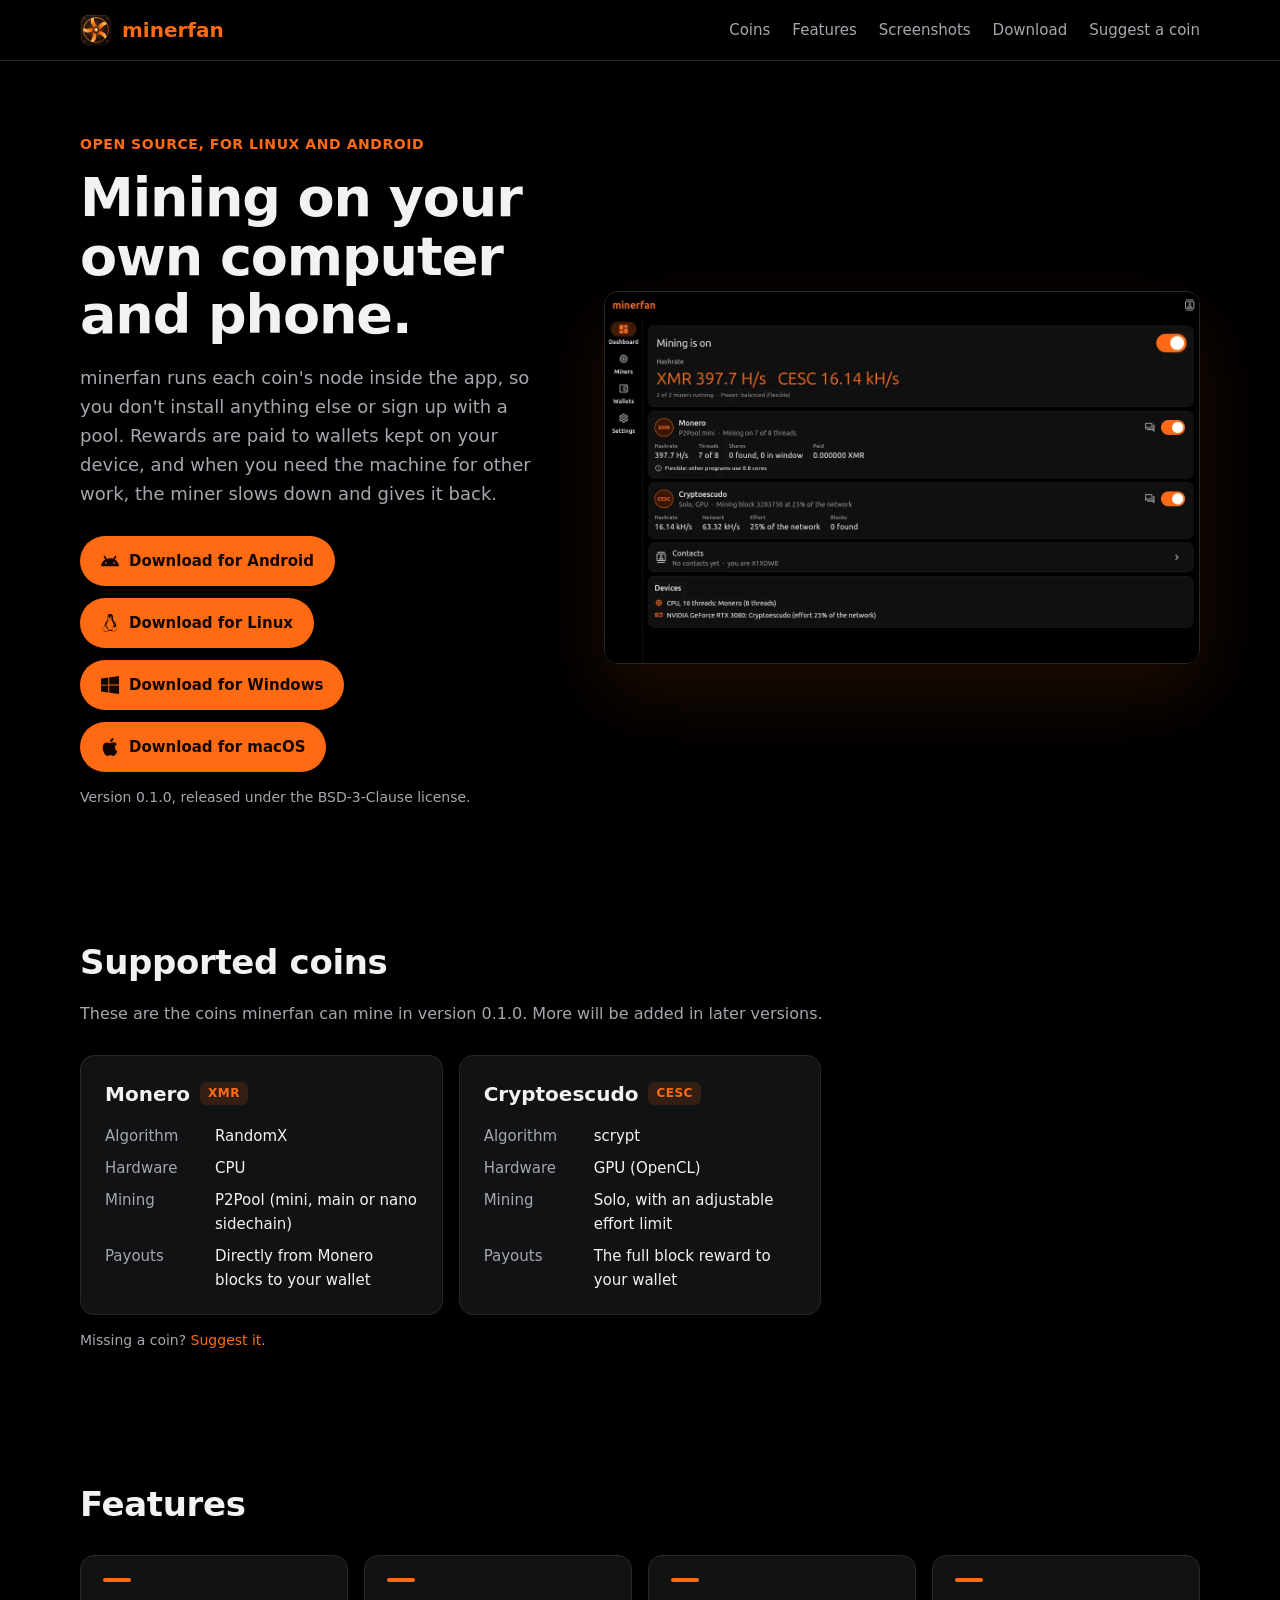
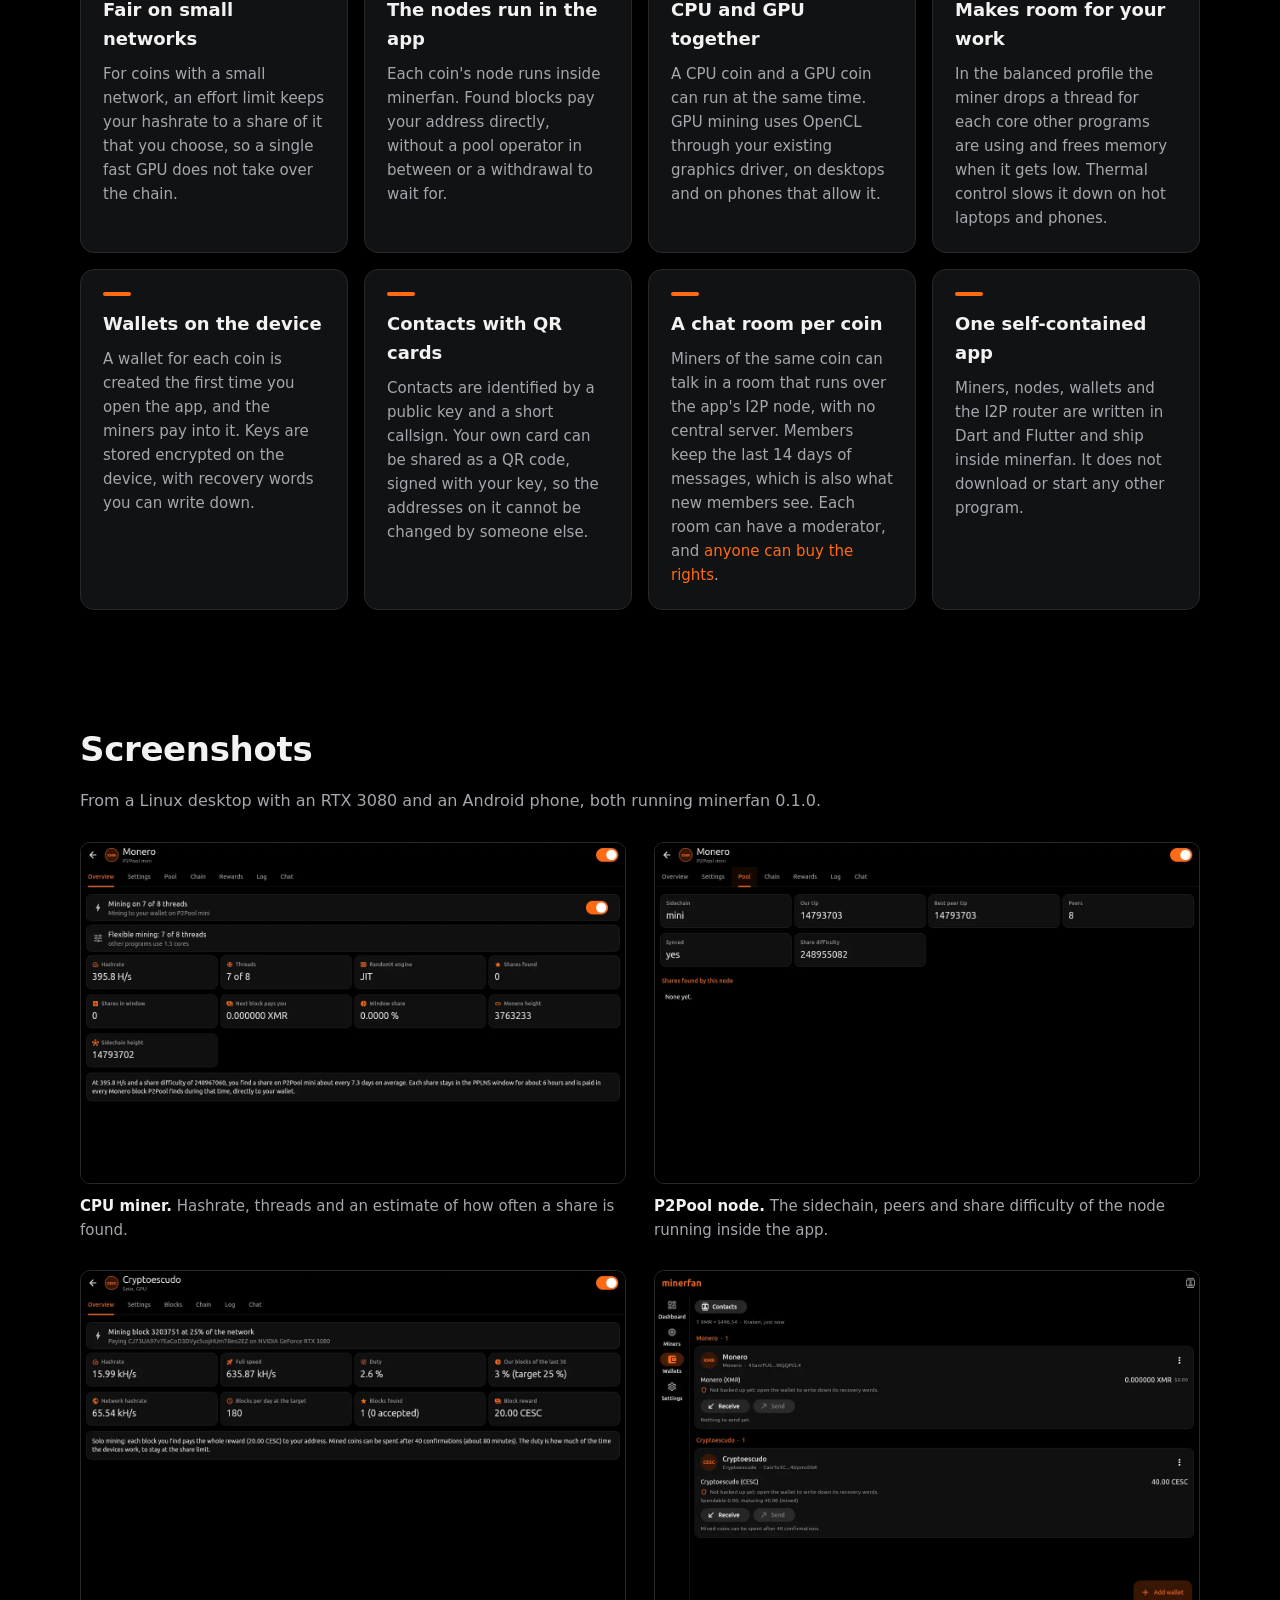
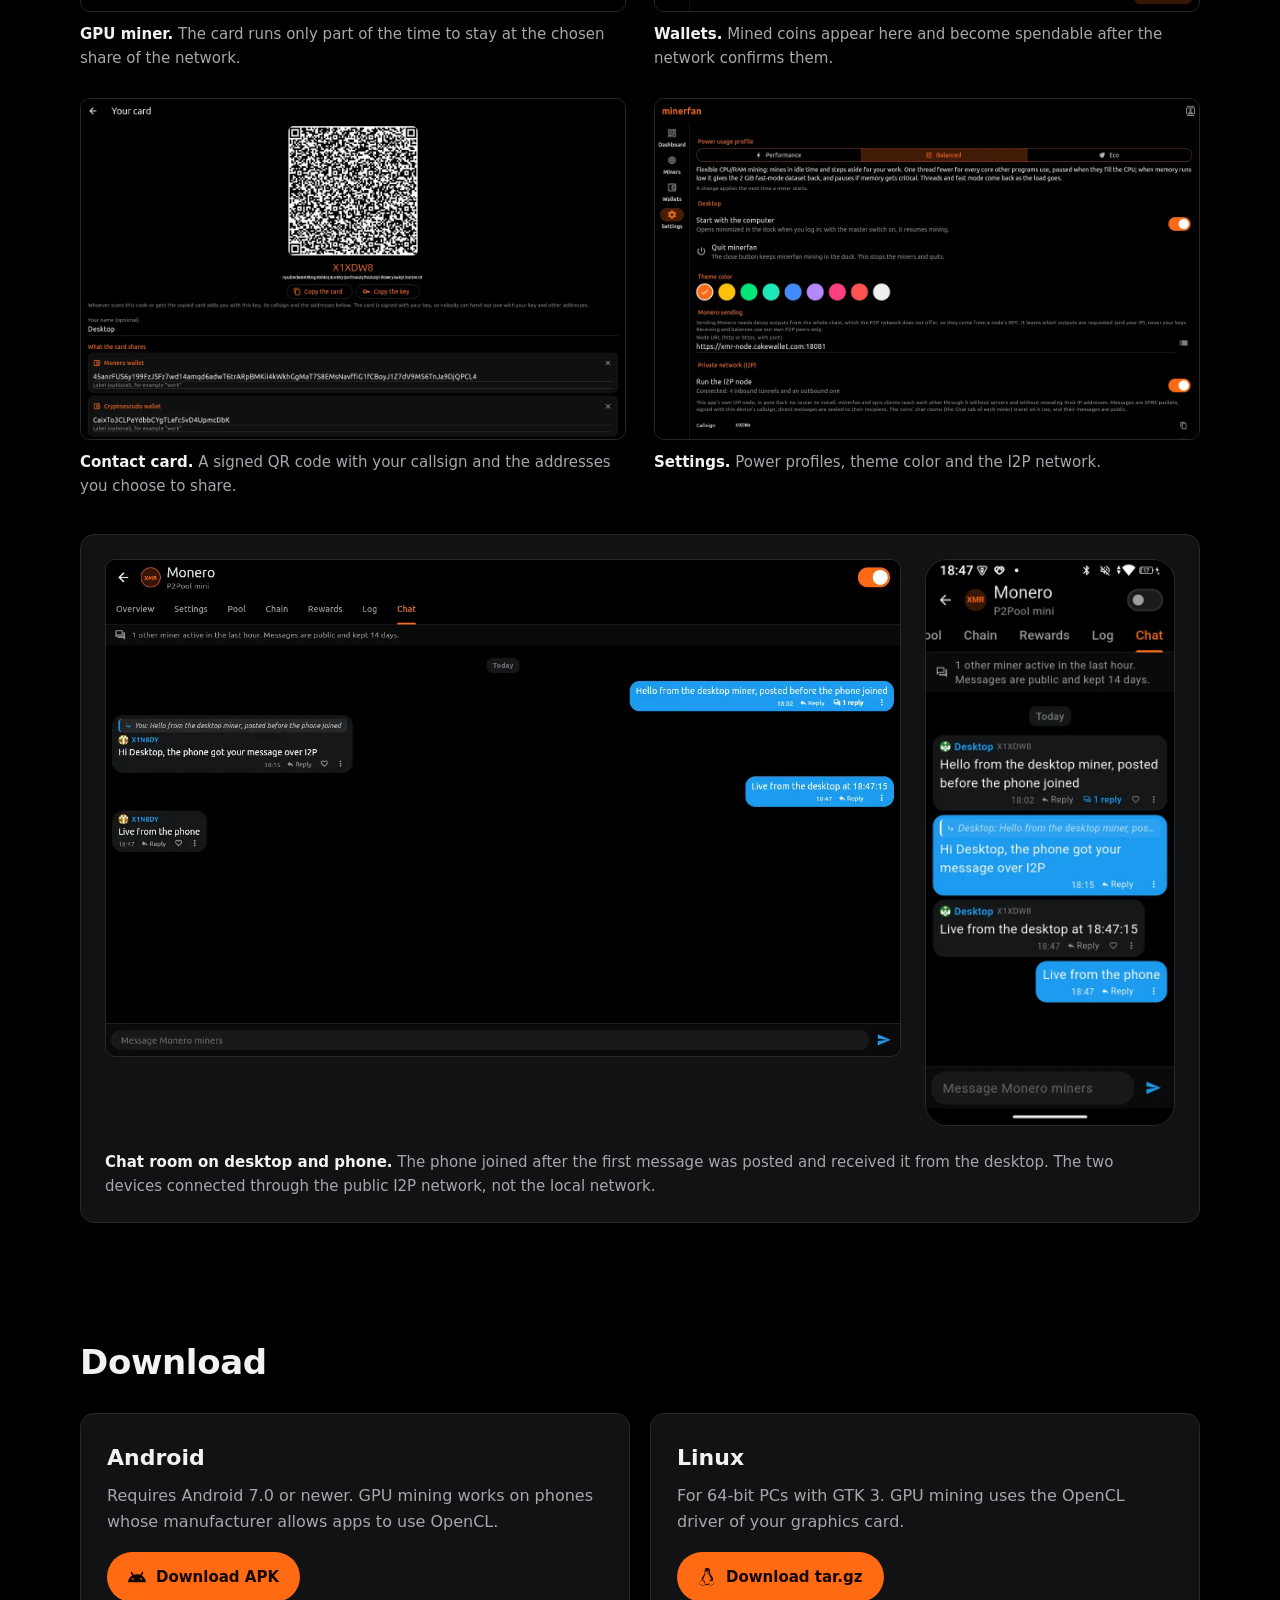
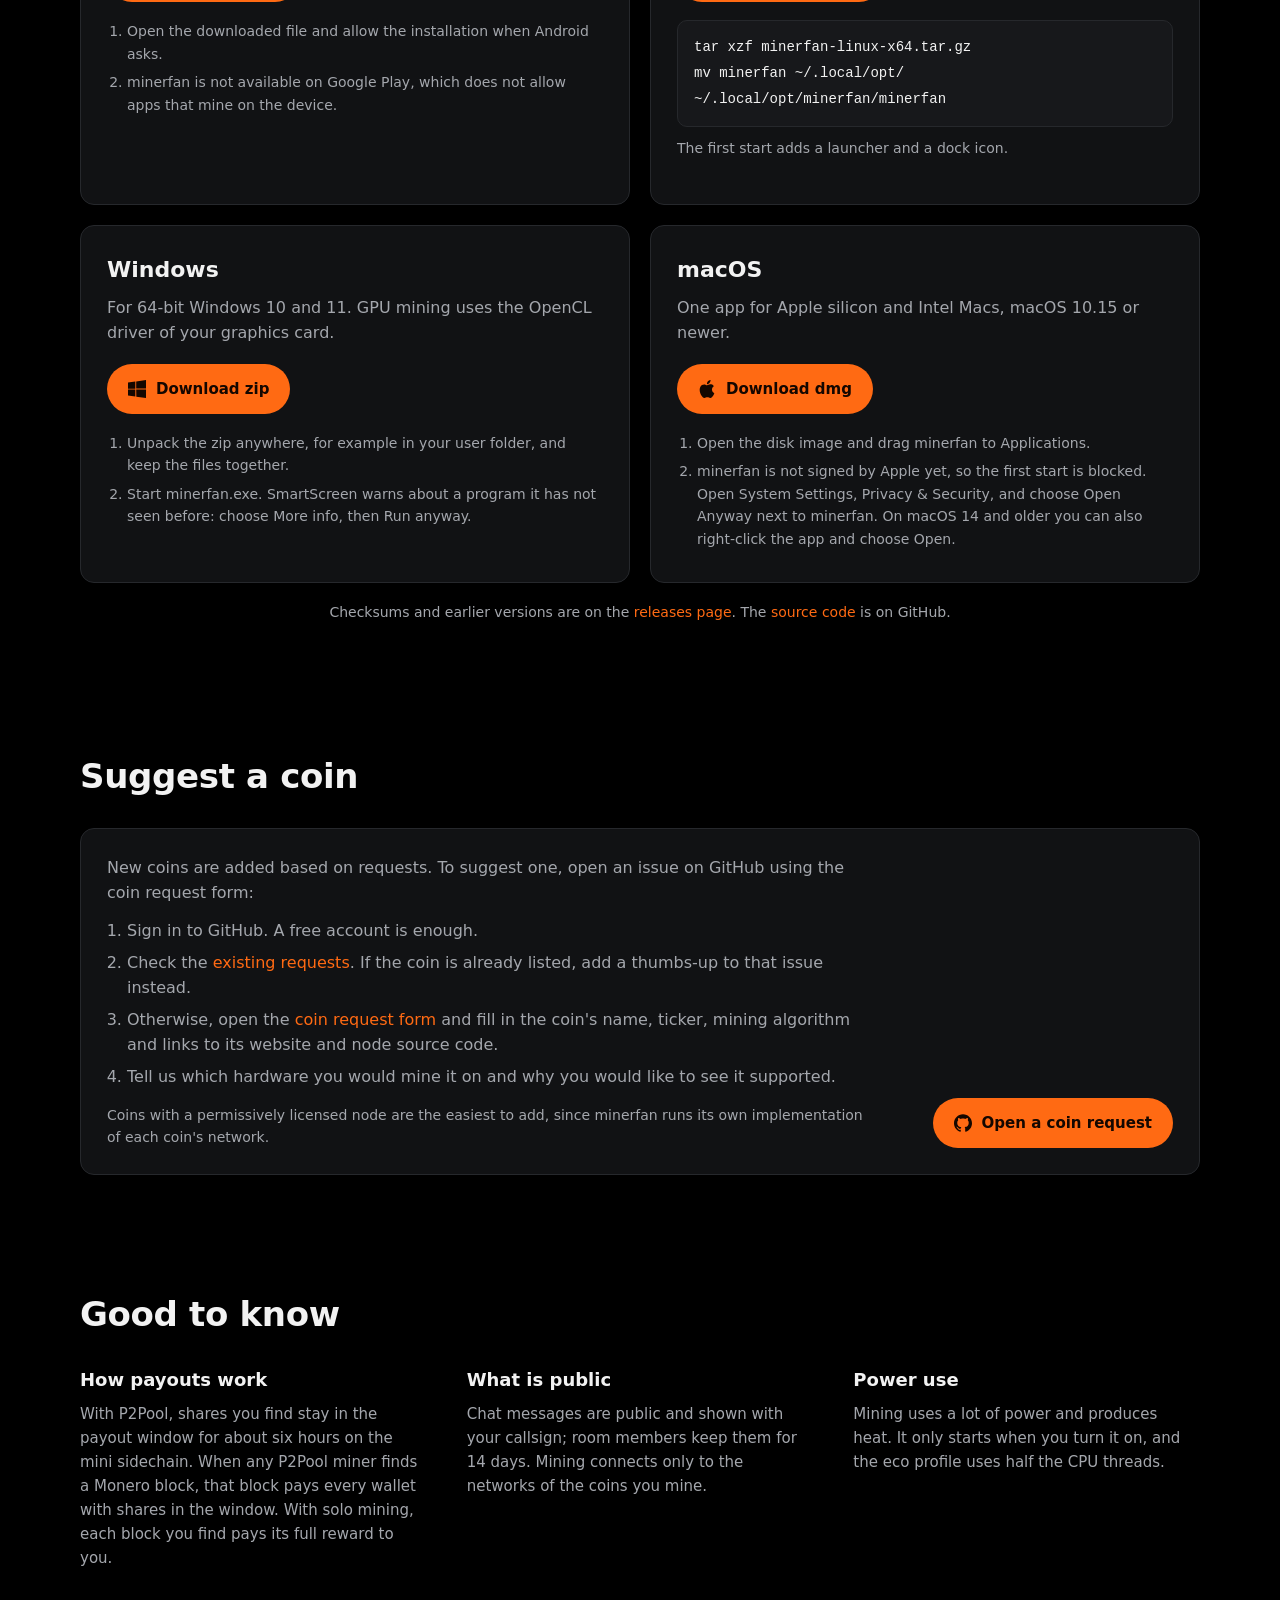
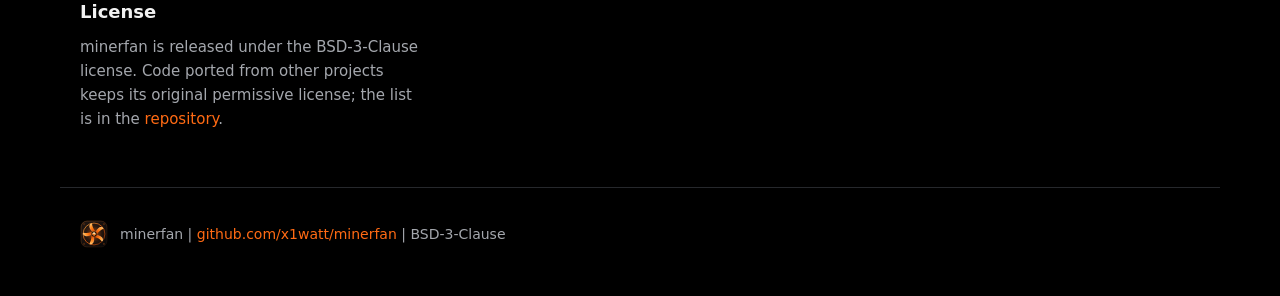
==== commit 46f6a8eb: "Downloads: add the macOS build" ====
--- a/index.html
+++ b/index.html
@@ -21,6 +21,7 @@
   <symbol id="i-android" viewBox="0 0 24 24"><path d="M18.4395 5.5586c-.675 1.1664-1.352 2.3318-2.0274 3.498-.0366-.0155-.0742-.0286-.1113-.043-1.8249-.6957-3.484-.8-4.42-.787-1.8551.0185-3.3544.4643-4.2597.8203-.084-.1494-1.7526-3.021-2.0215-3.4864a1.1451 1.1451 0 0 0-.1406-.1914c-.3312-.364-.9054-.4859-1.379-.203-.475.282-.7136.9361-.3886 1.5019 1.9466 3.3696-.0966-.2158 1.9473 3.3593.0172.031-.4946.2642-1.3926 1.0177C2.8987 12.176.452 14.772 0 18.9902h24c-.119-1.1108-.3686-2.099-.7461-3.0683-.7438-1.9118-1.8435-3.2928-2.7402-4.1836a12.1048 12.1048 0 0 0-2.1309-1.6875c.6594-1.122 1.312-2.2559 1.9649-3.3848.2077-.3615.1886-.7956-.0079-1.1191a1.1001 1.1001 0 0 0-.8515-.5332c-.5225-.0536-.9392.3128-1.0488.5449zm-.0391 8.461c.3944.5926.324 1.3306-.1563 1.6503-.4799.3197-1.188.0985-1.582-.4941-.3944-.5927-.324-1.3307.1563-1.6504.4727-.315 1.1812-.1086 1.582.4941zM7.207 13.5273c.4803.3197.5506 1.0577.1563 1.6504-.394.5926-1.1038.8138-1.584.4941-.48-.3197-.5503-1.0577-.1563-1.6504.4008-.6021 1.1087-.8106 1.584-.4941z"/></symbol>
   <symbol id="i-linux" viewBox="0 0 24 24"><path d="M12.504 0c-.155 0-.315.008-.48.021-4.226.333-3.105 4.807-3.17 6.298-.076 1.092-.3 1.953-1.05 3.02-.885 1.051-2.127 2.75-2.716 4.521-.278.832-.41 1.684-.287 2.489a.424.424 0 00-.11.135c-.26.268-.45.6-.663.839-.199.199-.485.267-.797.4-.313.136-.658.269-.864.68-.09.189-.136.394-.132.602 0 .199.027.4.055.536.058.399.116.728.04.97-.249.68-.28 1.145-.106 1.484.174.334.535.47.94.601.81.2 1.91.135 2.774.6.926.466 1.866.67 2.616.47.526-.116.97-.464 1.208-.946.587-.003 1.23-.269 2.26-.334.699-.058 1.574.267 2.577.2.025.134.063.198.114.333l.003.003c.391.778 1.113 1.132 1.884 1.071.771-.06 1.592-.536 2.257-1.306.631-.765 1.683-1.084 2.378-1.503.348-.199.629-.469.649-.853.023-.4-.2-.811-.714-1.376v-.097l-.003-.003c-.17-.2-.25-.535-.338-.926-.085-.401-.182-.786-.492-1.046h-.003c-.059-.054-.123-.067-.188-.135a.357.357 0 00-.19-.064c.431-1.278.264-2.55-.173-3.694-.533-1.41-1.465-2.638-2.175-3.483-.796-1.005-1.576-1.957-1.56-3.368.026-2.152.236-6.133-3.544-6.139zm.529 3.405h.013c.213 0 .396.062.584.198.19.135.33.332.438.533.105.259.158.459.166.724 0-.02.006-.04.006-.06v.105a.086.086 0 01-.004-.021l-.004-.024a1.807 1.807 0 01-.15.706.953.953 0 01-.213.335.71.71 0 00-.088-.042c-.104-.045-.198-.064-.284-.133a1.312 1.312 0 00-.22-.066c.05-.06.146-.133.183-.198.053-.128.082-.264.088-.402v-.02a1.21 1.21 0 00-.061-.4c-.045-.134-.101-.2-.183-.333-.084-.066-.167-.132-.267-.132h-.016c-.093 0-.176.03-.262.132a.8.8 0 00-.205.334 1.18 1.18 0 00-.09.4v.019c.002.089.008.179.02.267-.193-.067-.438-.135-.607-.202a1.635 1.635 0 01-.018-.2v-.02a1.772 1.772 0 01.15-.768c.082-.22.232-.406.43-.533a.985.985 0 01.594-.2zm-2.962.059h.036c.142 0 .27.048.399.135.146.129.264.288.344.465.09.199.14.4.153.667v.004c.007.134.006.2-.002.266v.08c-.03.007-.056.018-.083.024-.152.055-.274.135-.393.2.012-.09.013-.18.003-.267v-.015c-.012-.133-.04-.2-.082-.333a.613.613 0 00-.166-.267.248.248 0 00-.183-.064h-.021c-.071.006-.13.04-.186.132a.552.552 0 00-.12.27.944.944 0 00-.023.33v.015c.012.135.037.2.08.334.046.134.098.2.166.268.01.009.02.018.034.024-.07.057-.117.07-.176.136a.304.304 0 01-.131.068 2.62 2.62 0 01-.275-.402 1.772 1.772 0 01-.155-.667 1.759 1.759 0 01.08-.668 1.43 1.43 0 01.283-.535c.128-.133.26-.2.418-.2zm1.37 1.706c.332 0 .733.065 1.216.399.293.2.523.269 1.052.468h.003c.255.136.405.266.478.399v-.131a.571.571 0 01.016.47c-.123.31-.516.643-1.063.842v.002c-.268.135-.501.333-.775.465-.276.135-.588.292-1.012.267a1.139 1.139 0 01-.448-.067 3.566 3.566 0 01-.322-.198c-.195-.135-.363-.332-.612-.465v-.005h-.005c-.4-.246-.616-.512-.686-.71-.07-.268-.005-.47.193-.6.224-.135.38-.271.483-.336.104-.074.143-.102.176-.131h.002v-.003c.169-.202.436-.47.839-.601.139-.036.294-.065.466-.065zm2.8 2.142c.358 1.417 1.196 3.475 1.735 4.473.286.534.855 1.659 1.102 3.024.156-.005.33.018.513.064.646-1.671-.546-3.467-1.089-3.966-.22-.2-.232-.335-.123-.335.59.534 1.365 1.572 1.646 2.757.13.535.16 1.104.021 1.67.067.028.135.06.205.067 1.032.534 1.413.938 1.23 1.537v-.043c-.06-.003-.12 0-.18 0h-.016c.151-.467-.182-.825-1.065-1.224-.915-.4-1.646-.336-1.77.465-.008.043-.013.066-.018.135-.068.023-.139.053-.209.064-.43.268-.662.669-.793 1.187-.13.533-.17 1.156-.205 1.869v.003c-.02.334-.17.838-.319 1.35-1.5 1.072-3.58 1.538-5.348.334a2.645 2.645 0 00-.402-.533 1.45 1.45 0 00-.275-.333c.182 0 .338-.03.465-.067a.615.615 0 00.314-.334c.108-.267 0-.697-.345-1.163-.345-.467-.931-.995-1.788-1.521-.63-.4-.986-.87-1.15-1.396-.165-.534-.143-1.085-.015-1.645.245-1.07.873-2.11 1.274-2.763.107-.065.037.135-.408.974-.396.751-1.14 2.497-.122 3.854a8.123 8.123 0 01.647-2.876c.564-1.278 1.743-3.504 1.836-5.268.048.036.217.135.289.202.218.133.38.333.59.465.21.201.477.335.876.335.039.003.075.006.11.006.412 0 .73-.134.997-.268.29-.134.52-.334.74-.4h.005c.467-.135.835-.402 1.044-.7zm2.185 8.958c.037.6.343 1.245.882 1.377.588.134 1.434-.333 1.791-.765l.211-.01c.315-.007.577.01.847.268l.003.003c.208.199.305.53.391.876.085.4.154.78.409 1.066.486.527.645.906.636 1.14l.003-.007v.018l-.003-.012c-.015.262-.185.396-.498.595-.63.401-1.746.712-2.457 1.57-.618.737-1.37 1.14-2.036 1.191-.664.053-1.237-.2-1.574-.898l-.005-.003c-.21-.4-.12-1.025.056-1.69.176-.668.428-1.344.463-1.897.037-.714.076-1.335.195-1.814.12-.465.308-.797.641-.984l.045-.022zm-10.814.049h.01c.053 0 .105.005.157.014.376.055.706.333 1.023.752l.91 1.664.003.003c.243.533.754 1.064 1.189 1.637.434.598.77 1.131.729 1.57v.006c-.057.744-.48 1.148-1.125 1.294-.645.135-1.52.002-2.395-.464-.968-.536-2.118-.469-2.857-.602-.369-.066-.61-.2-.723-.4-.11-.2-.113-.602.123-1.23v-.004l.002-.003c.117-.334.03-.752-.027-1.118-.055-.401-.083-.71.043-.94.16-.334.396-.4.69-.533.294-.135.64-.202.915-.47h.002v-.002c.256-.268.445-.601.668-.838.19-.201.38-.336.663-.336zm7.159-9.074c-.435.201-.945.535-1.488.535-.542 0-.97-.267-1.28-.466-.154-.134-.28-.268-.373-.335-.164-.134-.144-.333-.074-.333.109.016.129.134.199.2.096.066.215.2.36.333.292.2.68.467 1.167.467.485 0 1.053-.267 1.398-.466.195-.135.445-.334.648-.467.156-.136.149-.267.279-.267.128.016.034.134-.147.332a8.097 8.097 0 01-.69.468zm-1.082-1.583V5.64c-.006-.02.013-.042.029-.05.074-.043.18-.027.26.004.063 0 .16.067.15.135-.006.049-.085.066-.135.066-.055 0-.092-.043-.141-.068-.052-.018-.146-.008-.163-.065zm-.551 0c-.02.058-.113.049-.166.066-.047.025-.086.068-.14.068-.05 0-.13-.02-.136-.068-.01-.066.088-.133.15-.133.08-.031.184-.047.259-.005.019.009.036.03.03.05v.02h.003z"/></symbol>
   <symbol id="i-windows" viewBox="0 0 24 24"><path d="M0 3.449L9.75 2.1v9.451H0m10.949-9.602L24 0v11.4H10.949M0 12.6h9.75v9.451L0 20.699M10.949 12.6H24V24l-12.9-1.801"/></symbol>
+  <symbol id="i-apple" viewBox="0 0 24 24"><path d="M12.152 6.896c-.948 0-2.415-1.078-3.96-1.04-2.04.027-3.91 1.183-4.961 3.014-2.117 3.675-.546 9.103 1.519 12.09 1.013 1.454 2.208 3.09 3.792 3.039 1.52-.065 2.09-.987 3.935-.987 1.831 0 2.35.987 3.96.948 1.637-.026 2.676-1.48 3.676-2.948 1.156-1.688 1.636-3.325 1.662-3.415-.039-.013-3.182-1.221-3.22-4.857-.026-3.04 2.48-4.494 2.597-4.559-1.429-2.09-3.623-2.324-4.39-2.376-2-.156-3.675 1.09-4.61 1.09zM15.53 3.83c.843-1.012 1.4-2.427 1.245-3.83-1.207.052-2.662.805-3.532 1.818-.78.896-1.454 2.338-1.273 3.714 1.338.104 2.715-.688 3.559-1.701"/></symbol>
   <symbol id="i-github" viewBox="0 0 24 24"><path d="M12 .297c-6.63 0-12 5.373-12 12 0 5.303 3.438 9.8 8.205 11.385.6.113.82-.258.82-.577 0-.285-.01-1.04-.015-2.04-3.338.724-4.042-1.61-4.042-1.61C4.422 18.07 3.633 17.7 3.633 17.7c-1.087-.744.084-.729.084-.729 1.205.084 1.838 1.236 1.838 1.236 1.07 1.835 2.809 1.305 3.495.998.108-.776.417-1.305.76-1.605-2.665-.3-5.466-1.332-5.466-5.93 0-1.31.465-2.38 1.235-3.22-.135-.303-.54-1.523.105-3.176 0 0 1.005-.322 3.3 1.23.96-.267 1.98-.399 3-.405 1.02.006 2.04.138 3 .405 2.28-1.552 3.285-1.23 3.285-1.23.645 1.653.24 2.873.12 3.176.765.84 1.23 1.91 1.23 3.22 0 4.61-2.805 5.625-5.475 5.92.42.36.81 1.096.81 2.22 0 1.606-.015 2.896-.015 3.286 0 .315.21.69.825.57C20.565 22.092 24 17.592 24 12.297c0-6.627-5.373-12-12-12"/></symbol>
 </svg>
 
@@ -51,6 +52,7 @@
       <a class="btn primary" href="https://github.com/x1watt/minerfan/releases/latest/download/minerfan-android.apk"><svg class="os" aria-hidden="true"><use href="#i-android"/></svg>Download for Android</a>
       <a class="btn primary" href="https://github.com/x1watt/minerfan/releases/latest/download/minerfan-linux-x64.tar.gz"><svg class="os" aria-hidden="true"><use href="#i-linux"/></svg>Download for Linux</a>
       <a class="btn primary" href="https://github.com/x1watt/minerfan/releases/latest/download/minerfan-windows-x64.zip"><svg class="os" aria-hidden="true"><use href="#i-windows"/></svg>Download for Windows</a>
+      <a class="btn primary" href="https://github.com/x1watt/minerfan/releases/latest/download/minerfan-macos.dmg"><svg class="os" aria-hidden="true"><use href="#i-apple"/></svg>Download for macOS</a>
     </div>
     <p class="fine">Version 0.1.0, released under the BSD-3-Clause license.</p>
   </div>
@@ -230,11 +232,23 @@
         seen before: choose More info, then Run anyway.</li>
       </ol>
     </div>
+    <div class="dl">
+      <h3>macOS</h3>
+      <p>One app for Apple silicon and Intel Macs, macOS 10.15 or newer.</p>
+      <a class="btn primary" href="https://github.com/x1watt/minerfan/releases/latest/download/minerfan-macos.dmg"><svg class="os" aria-hidden="true"><use href="#i-apple"/></svg>Download dmg</a>
+      <ol>
+        <li>Open the disk image and drag minerfan to Applications.</li>
+        <li>minerfan is not signed by Apple yet, so the first start is
+        blocked. Open System Settings, Privacy &amp; Security, and choose
+        Open Anyway next to minerfan. On macOS 14 and older you can also
+        right-click the app and choose Open.</li>
+      </ol>
+    </div>
   </div>
   <p class="fine center">Checksums and earlier versions are on the
   <a href="https://github.com/x1watt/minerfan/releases">releases page</a>.
-  A macOS build can be made from the
-  <a href="https://github.com/x1watt/minerfan">source code</a>.</p>
+  The <a href="https://github.com/x1watt/minerfan">source code</a> is on
+  GitHub.</p>
 </section>
 
 <section id="suggest" class="wrap">
